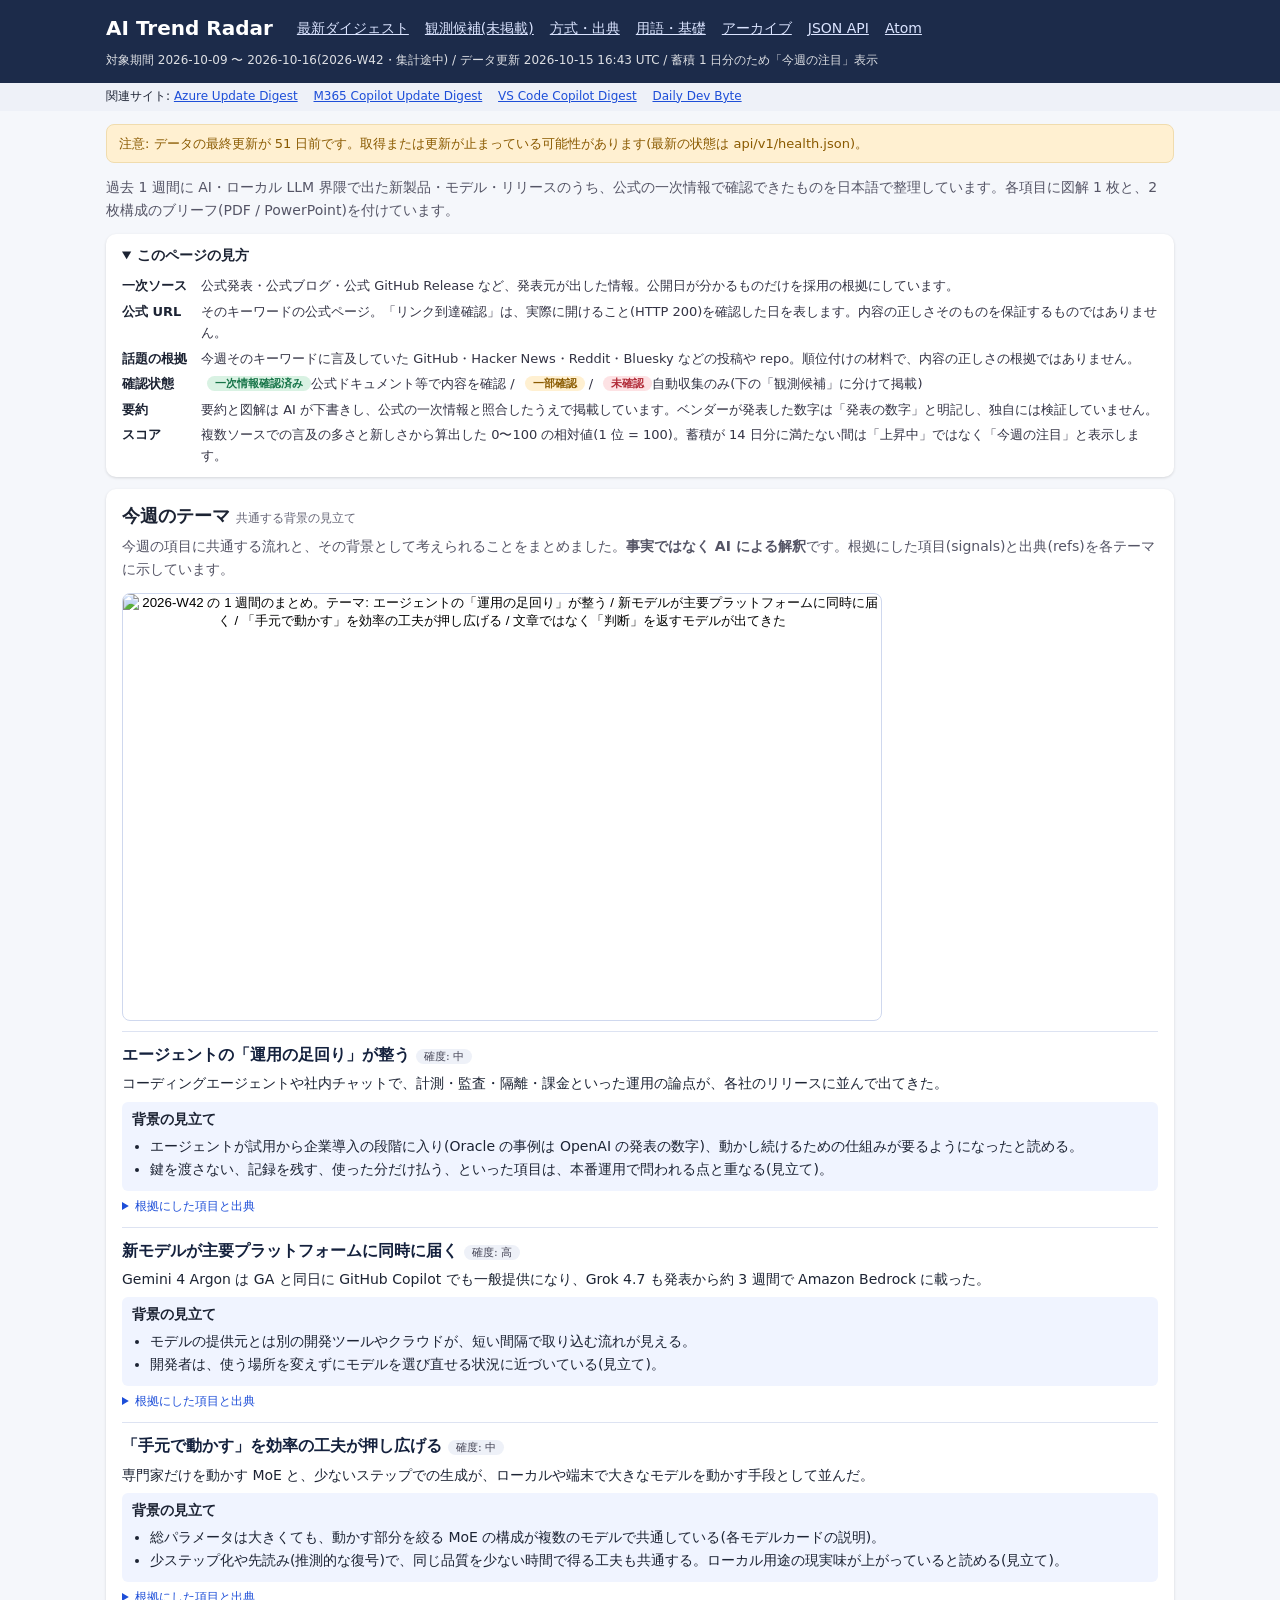
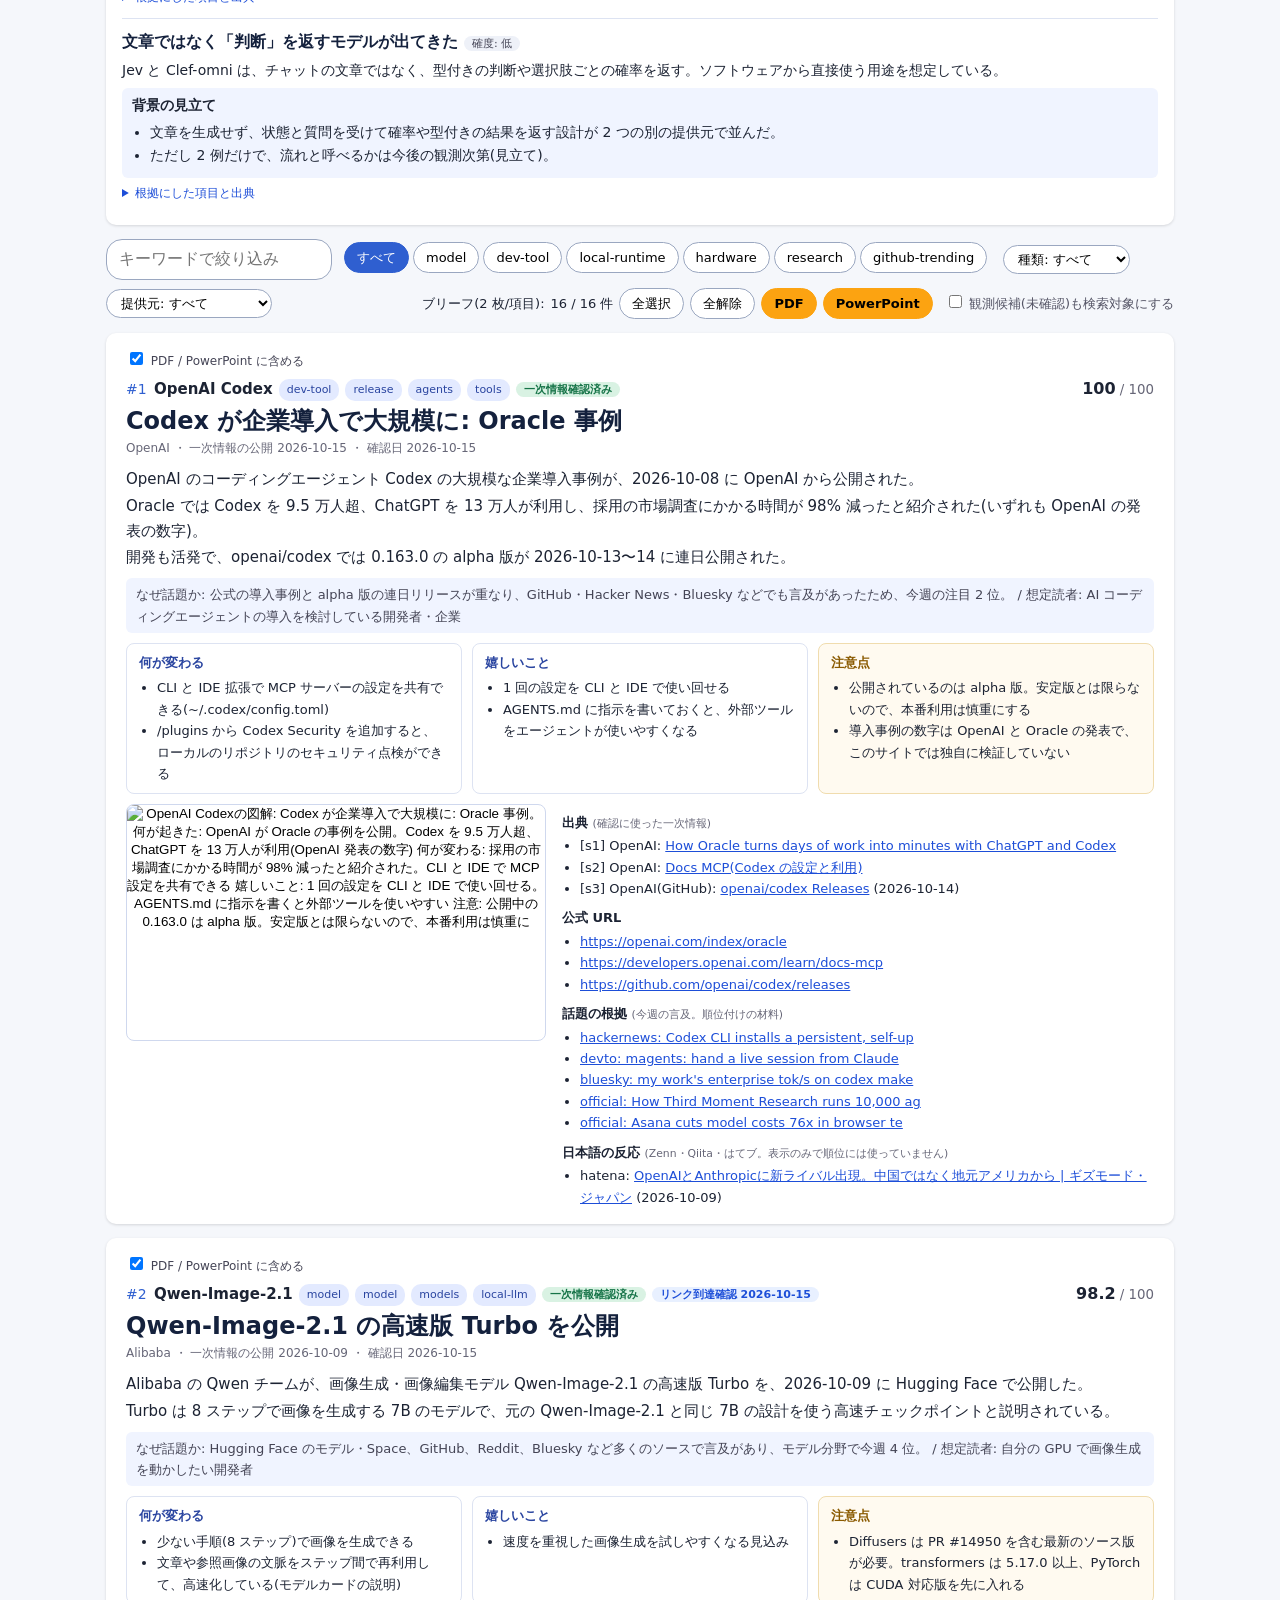
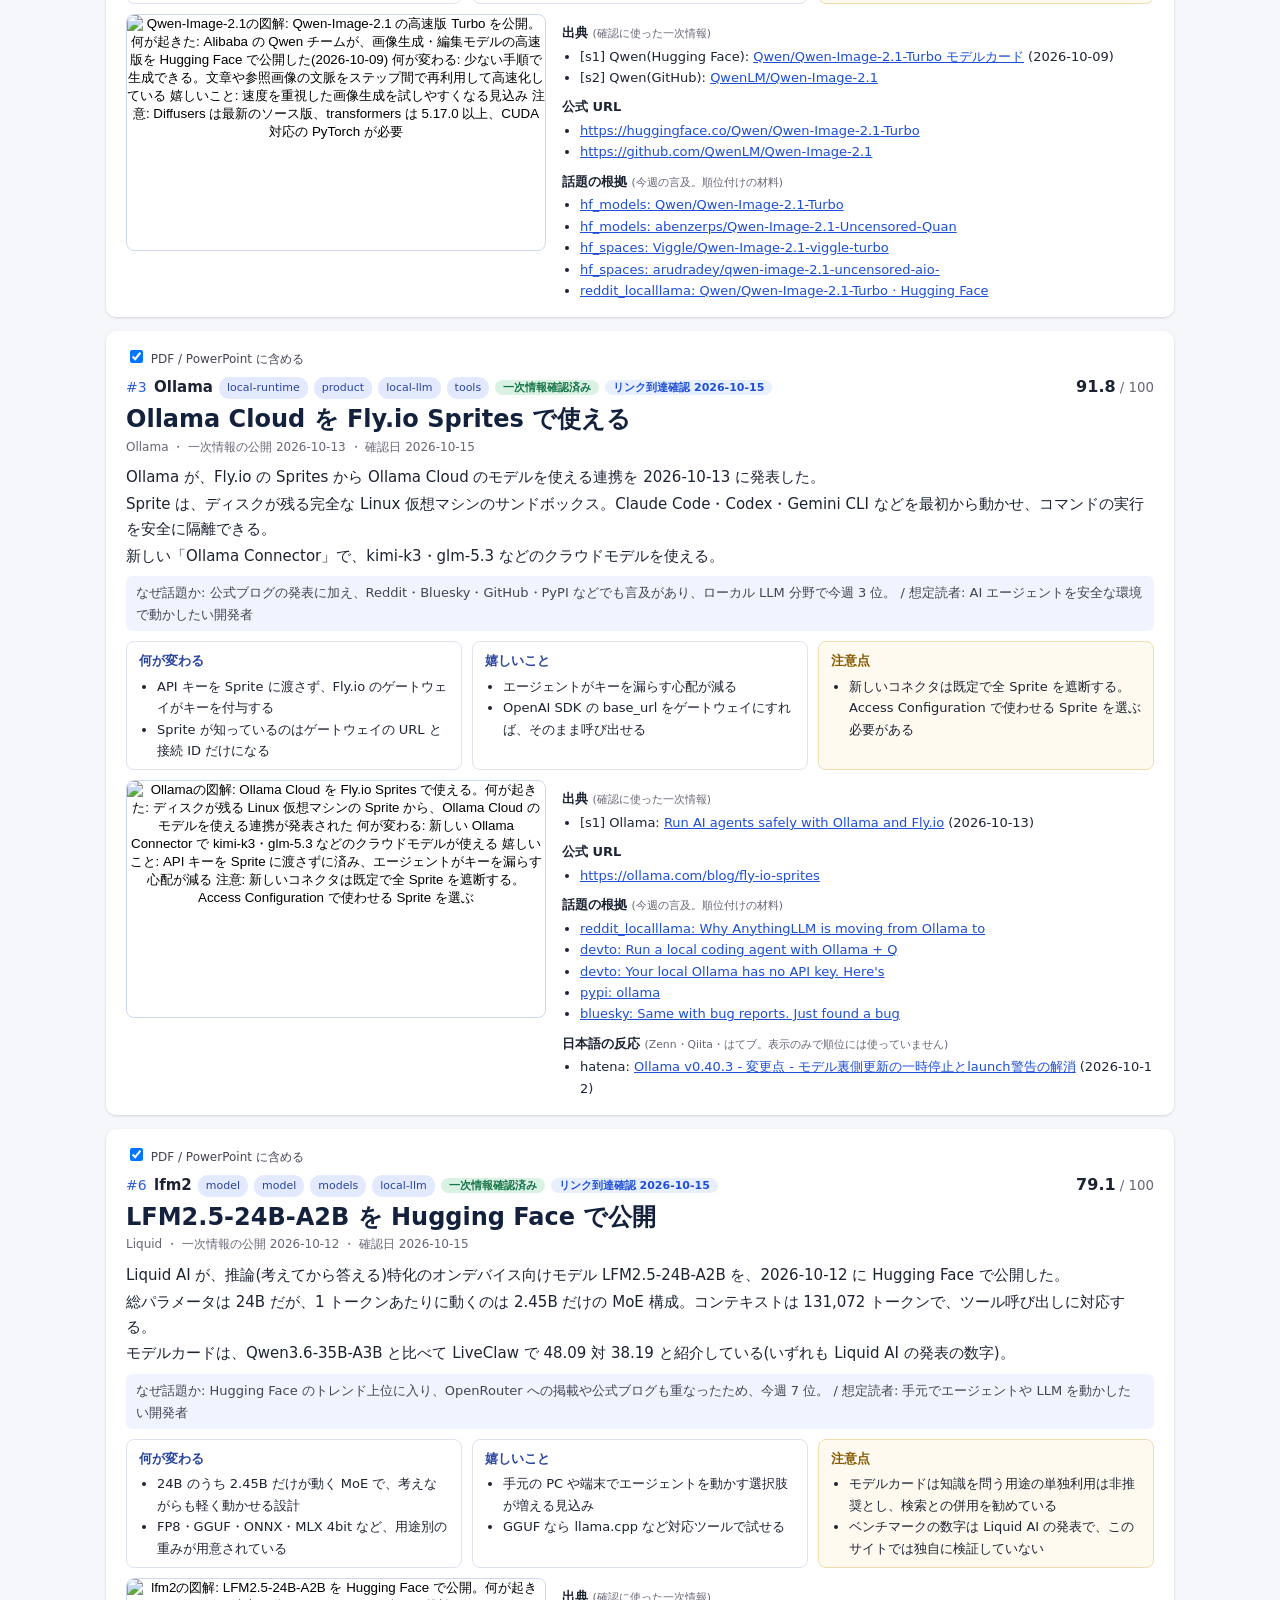
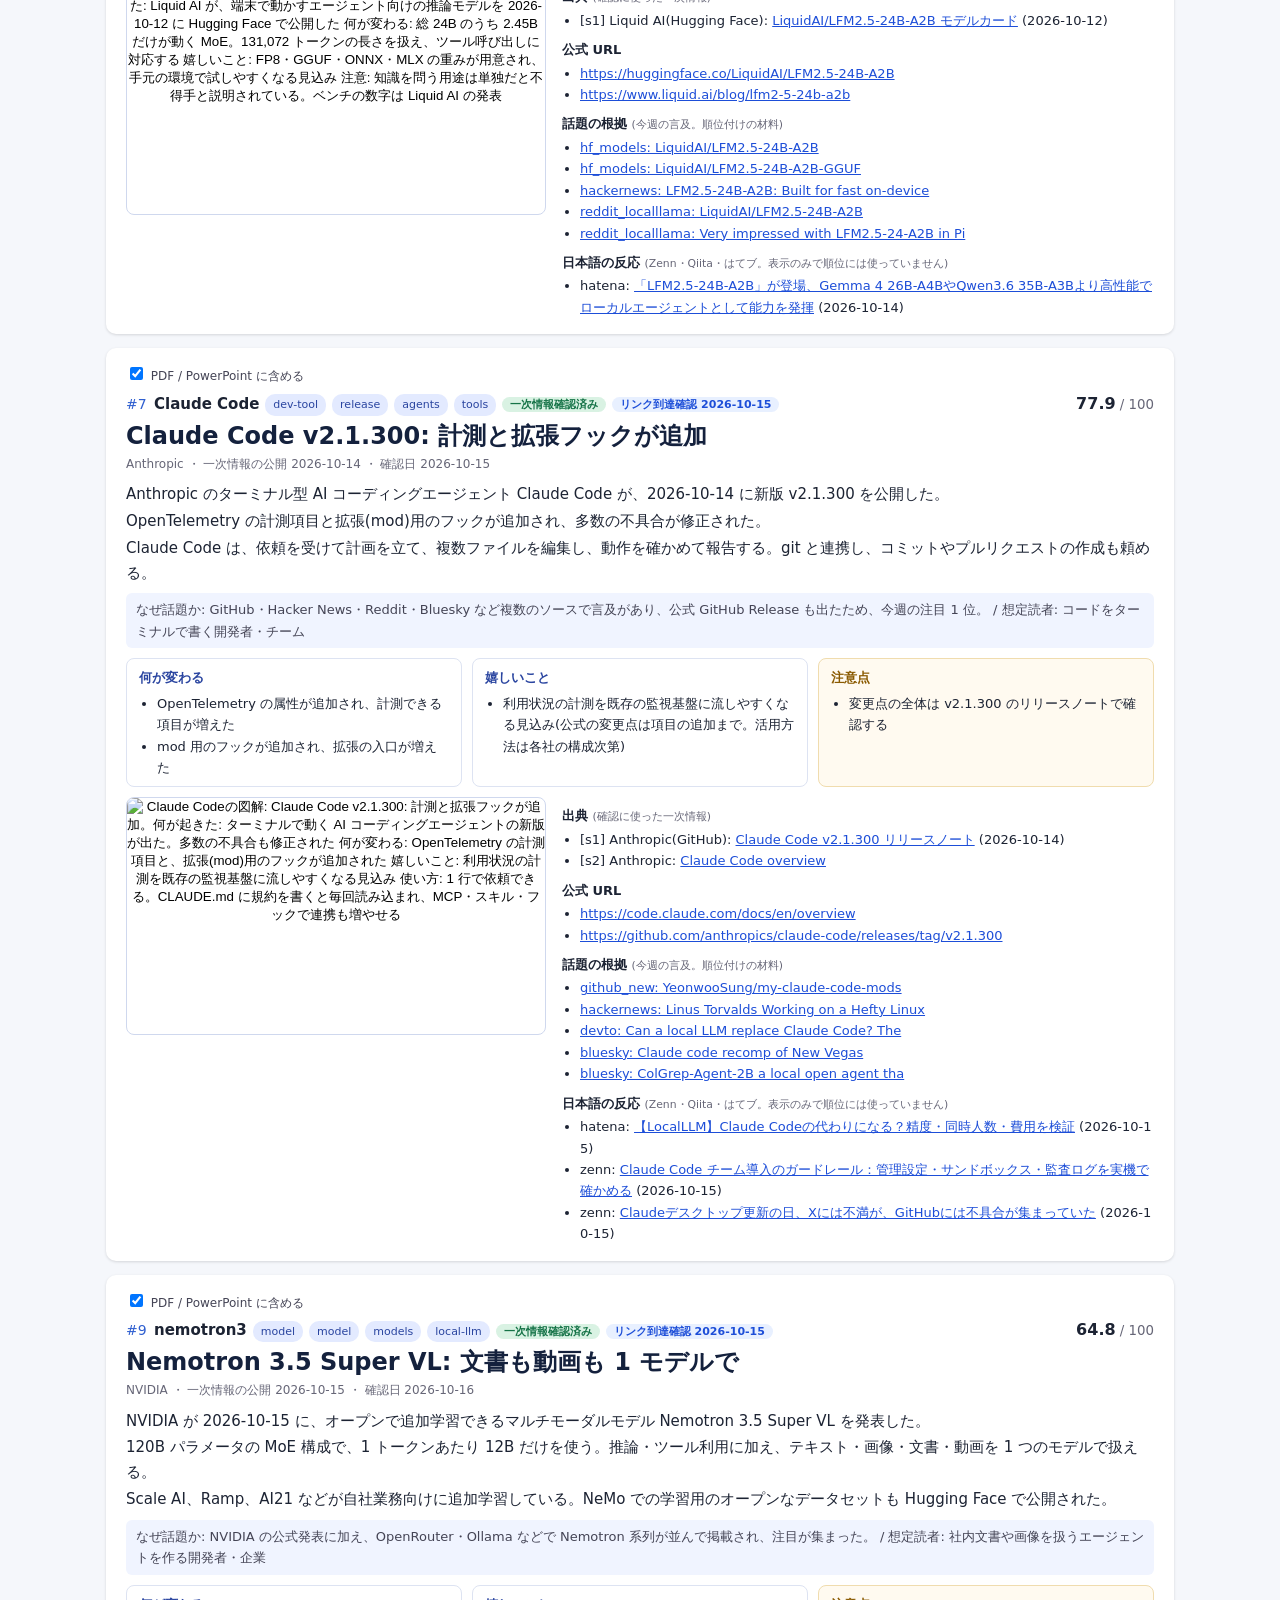
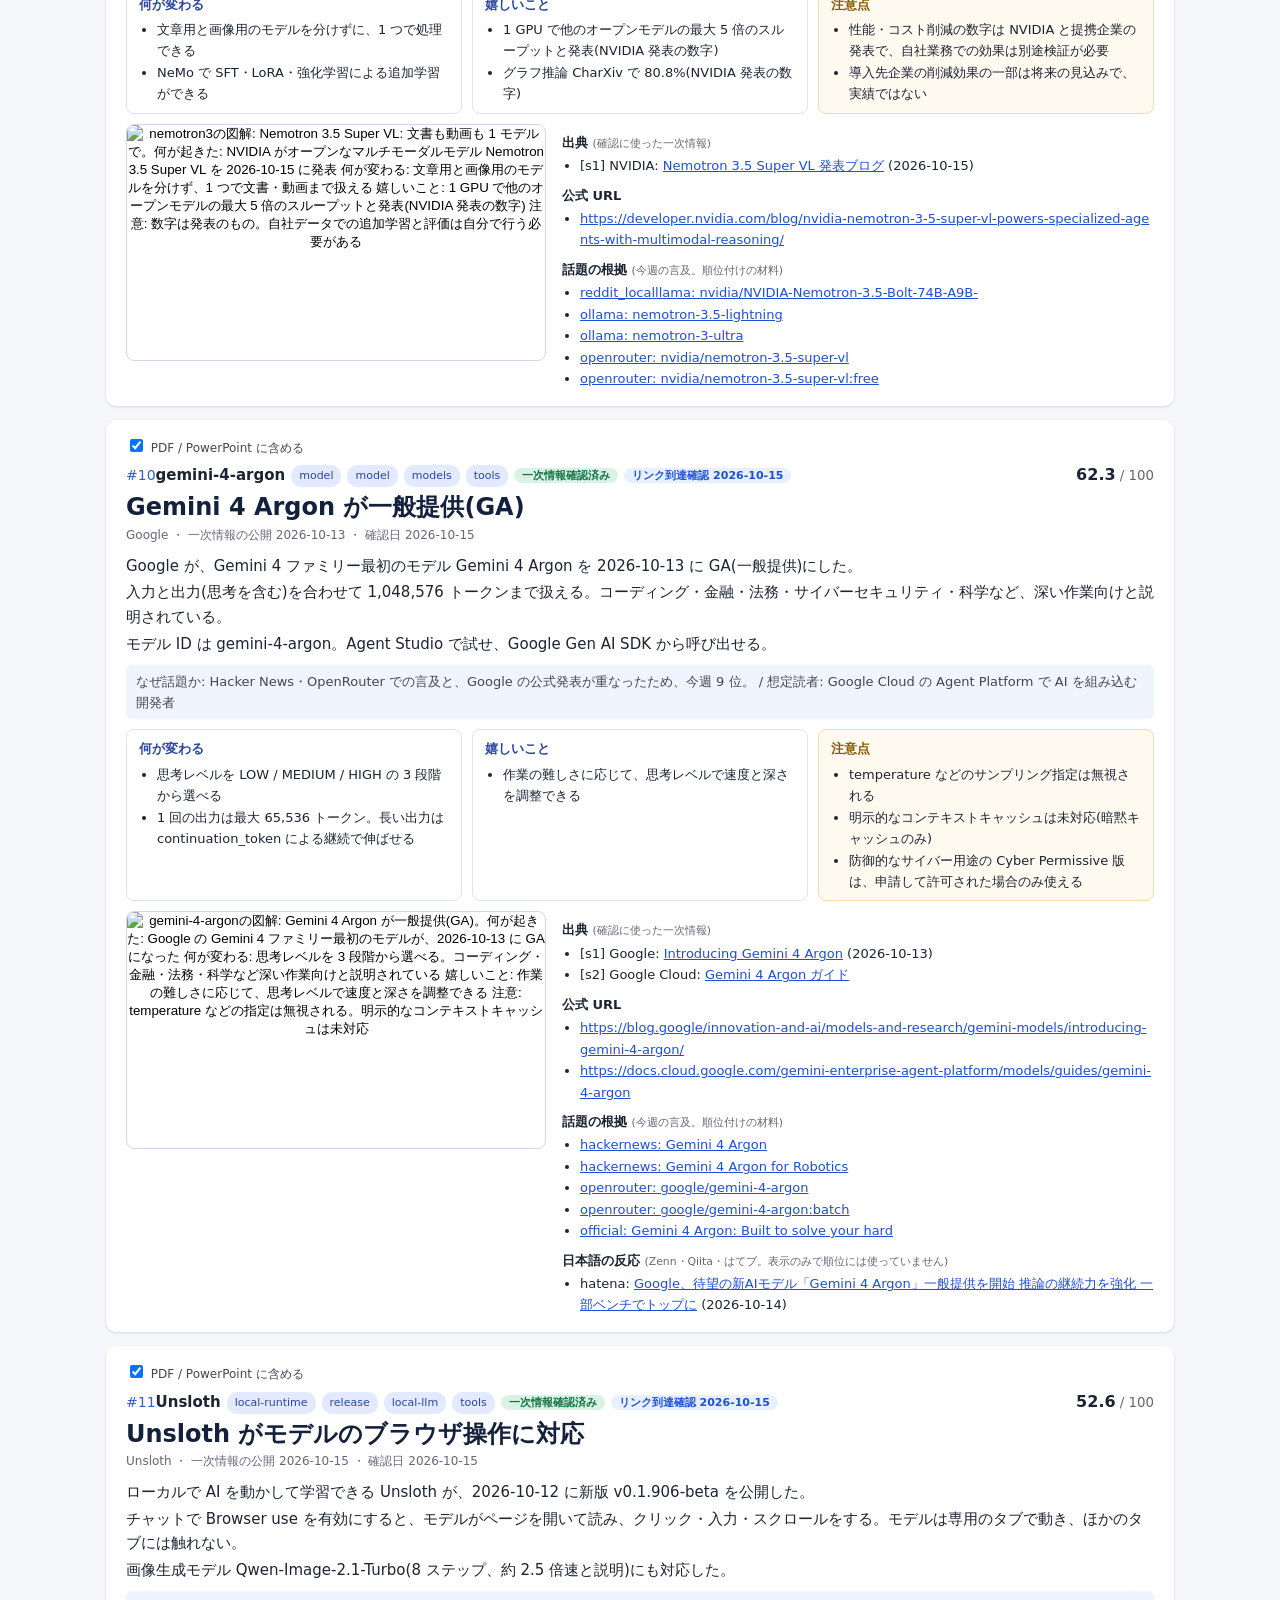
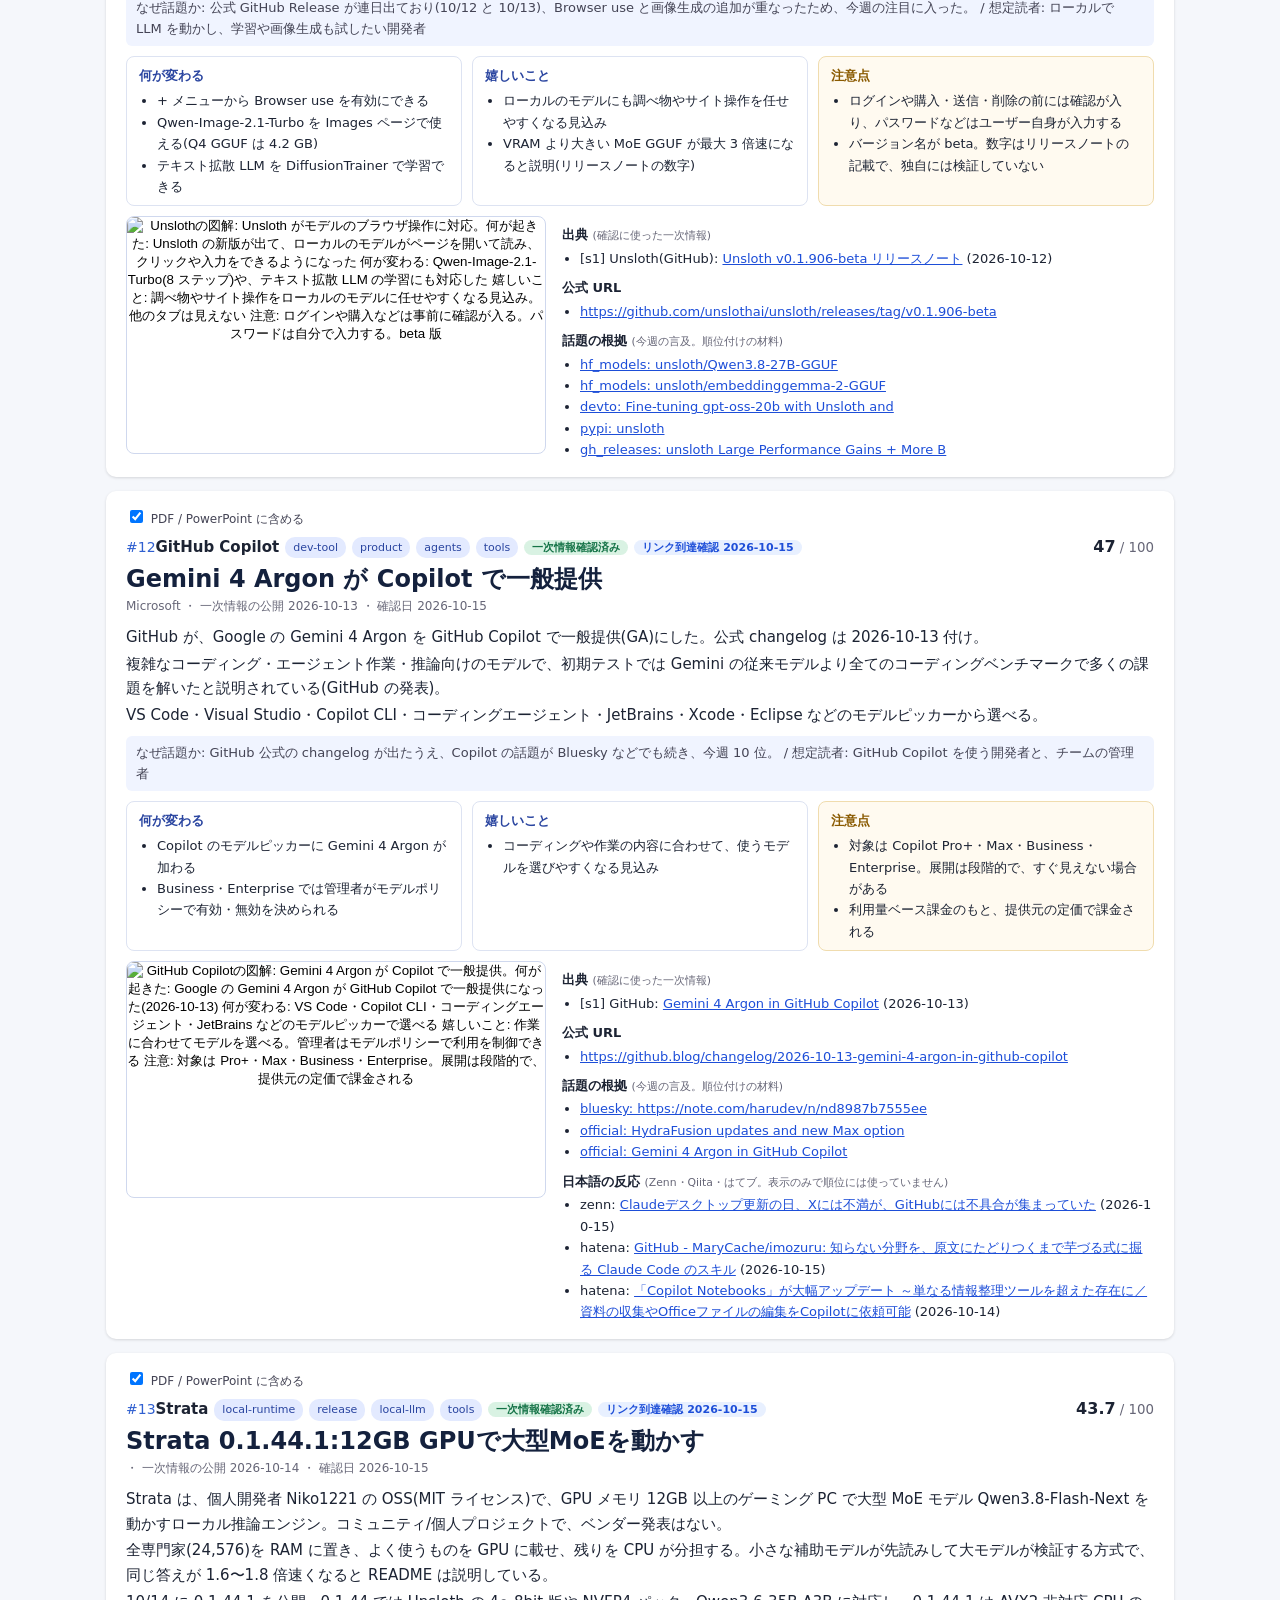
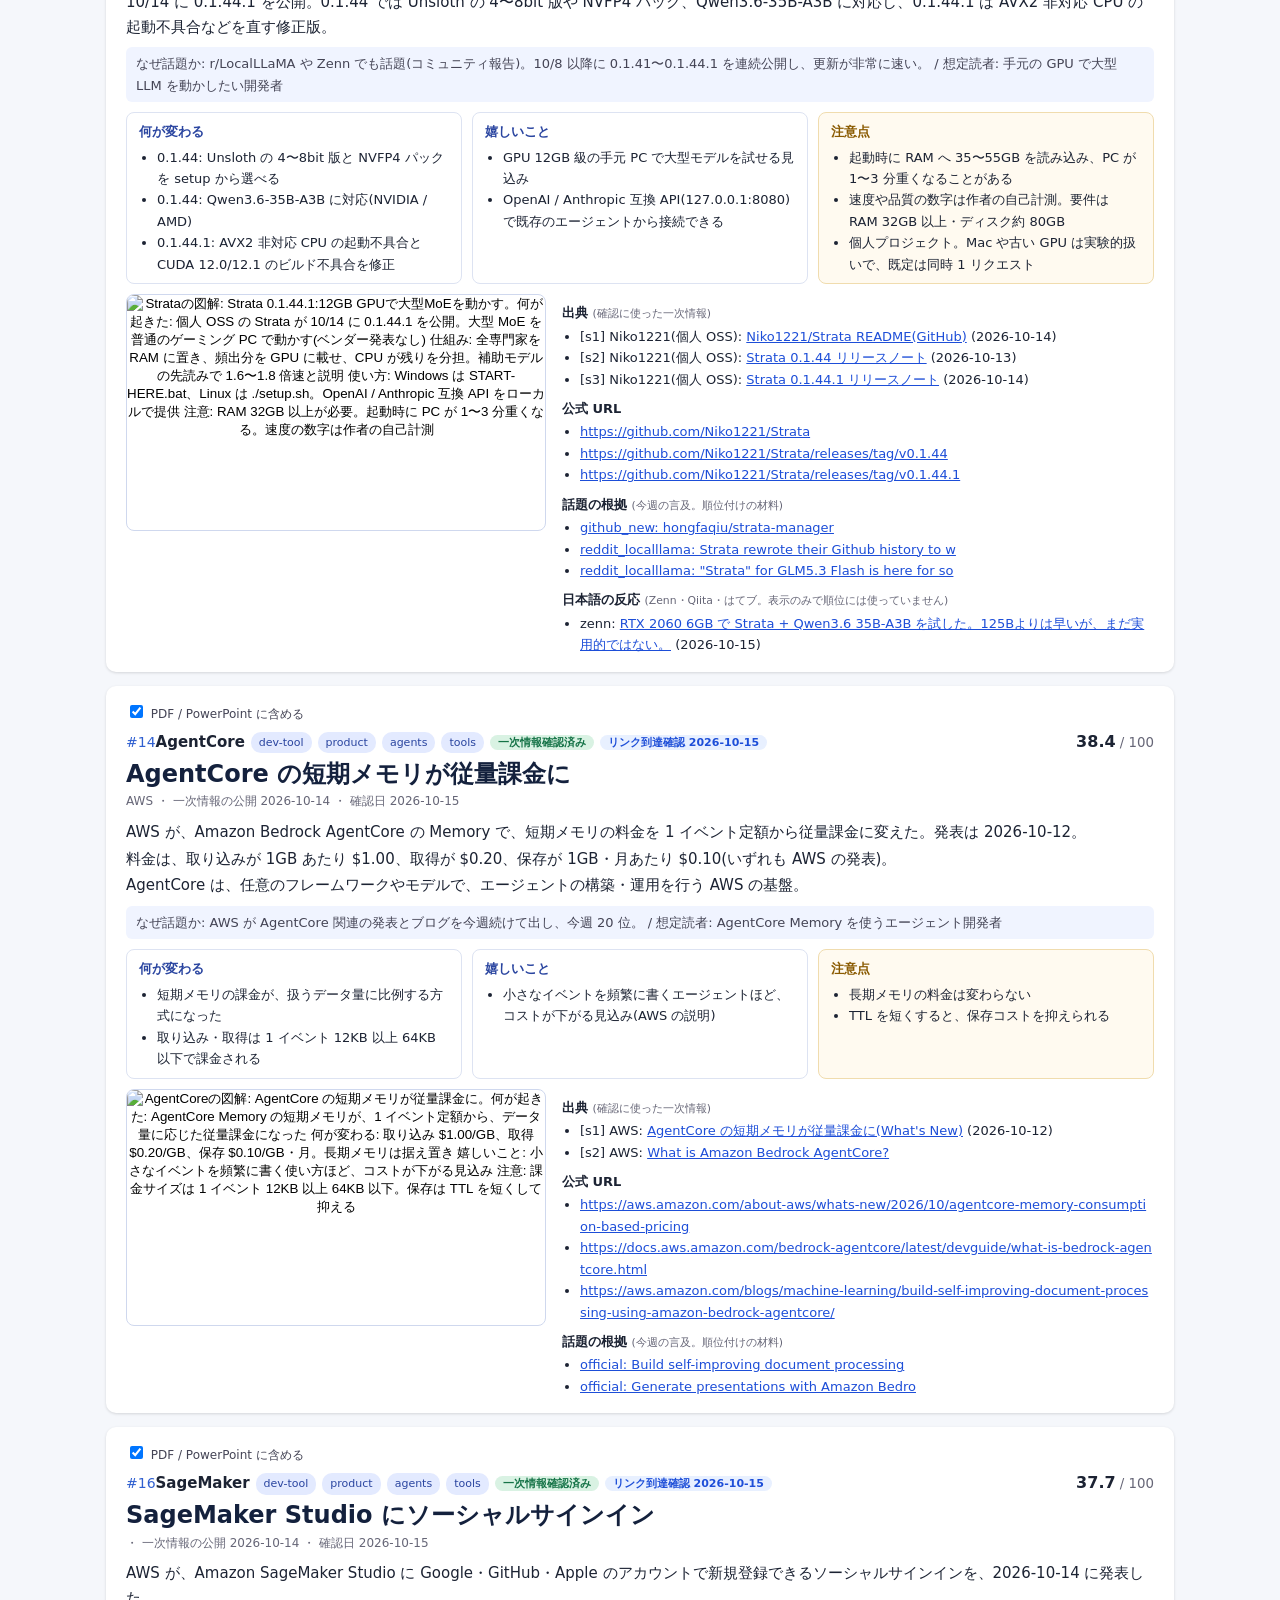
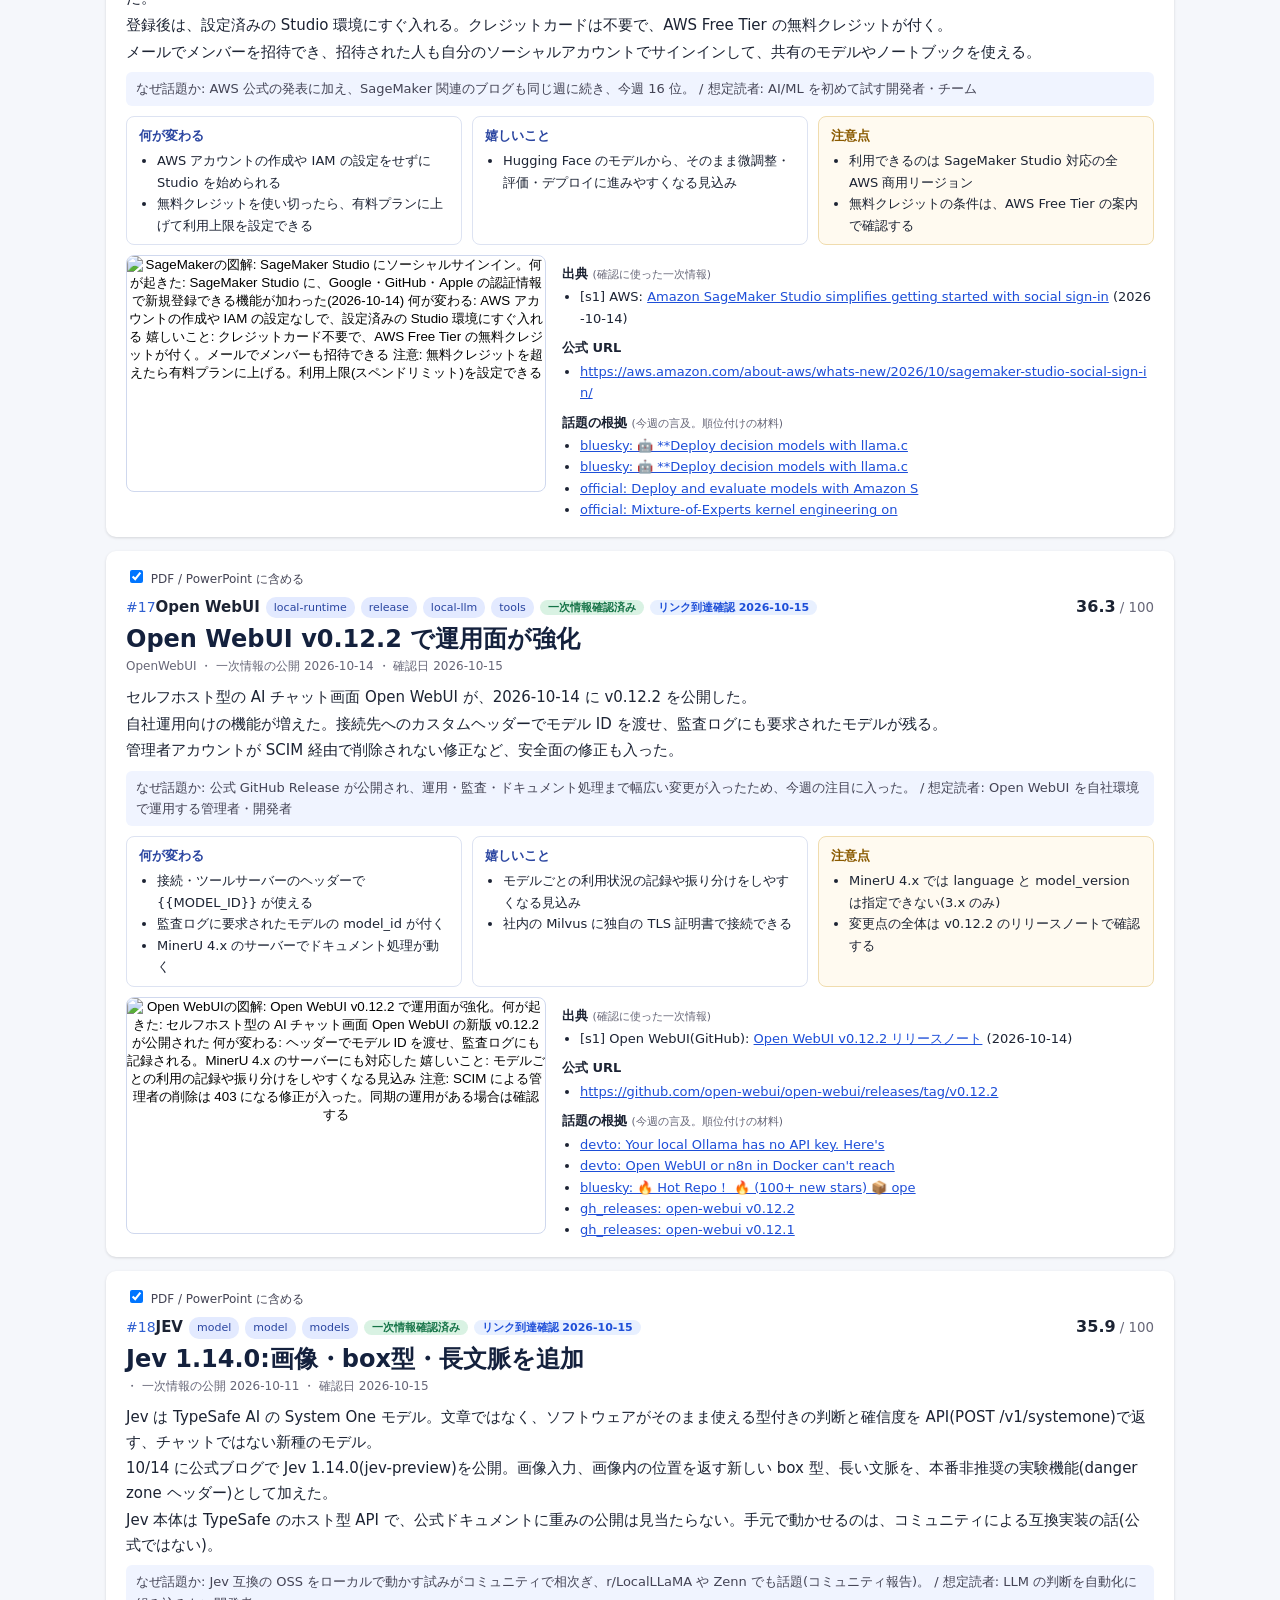
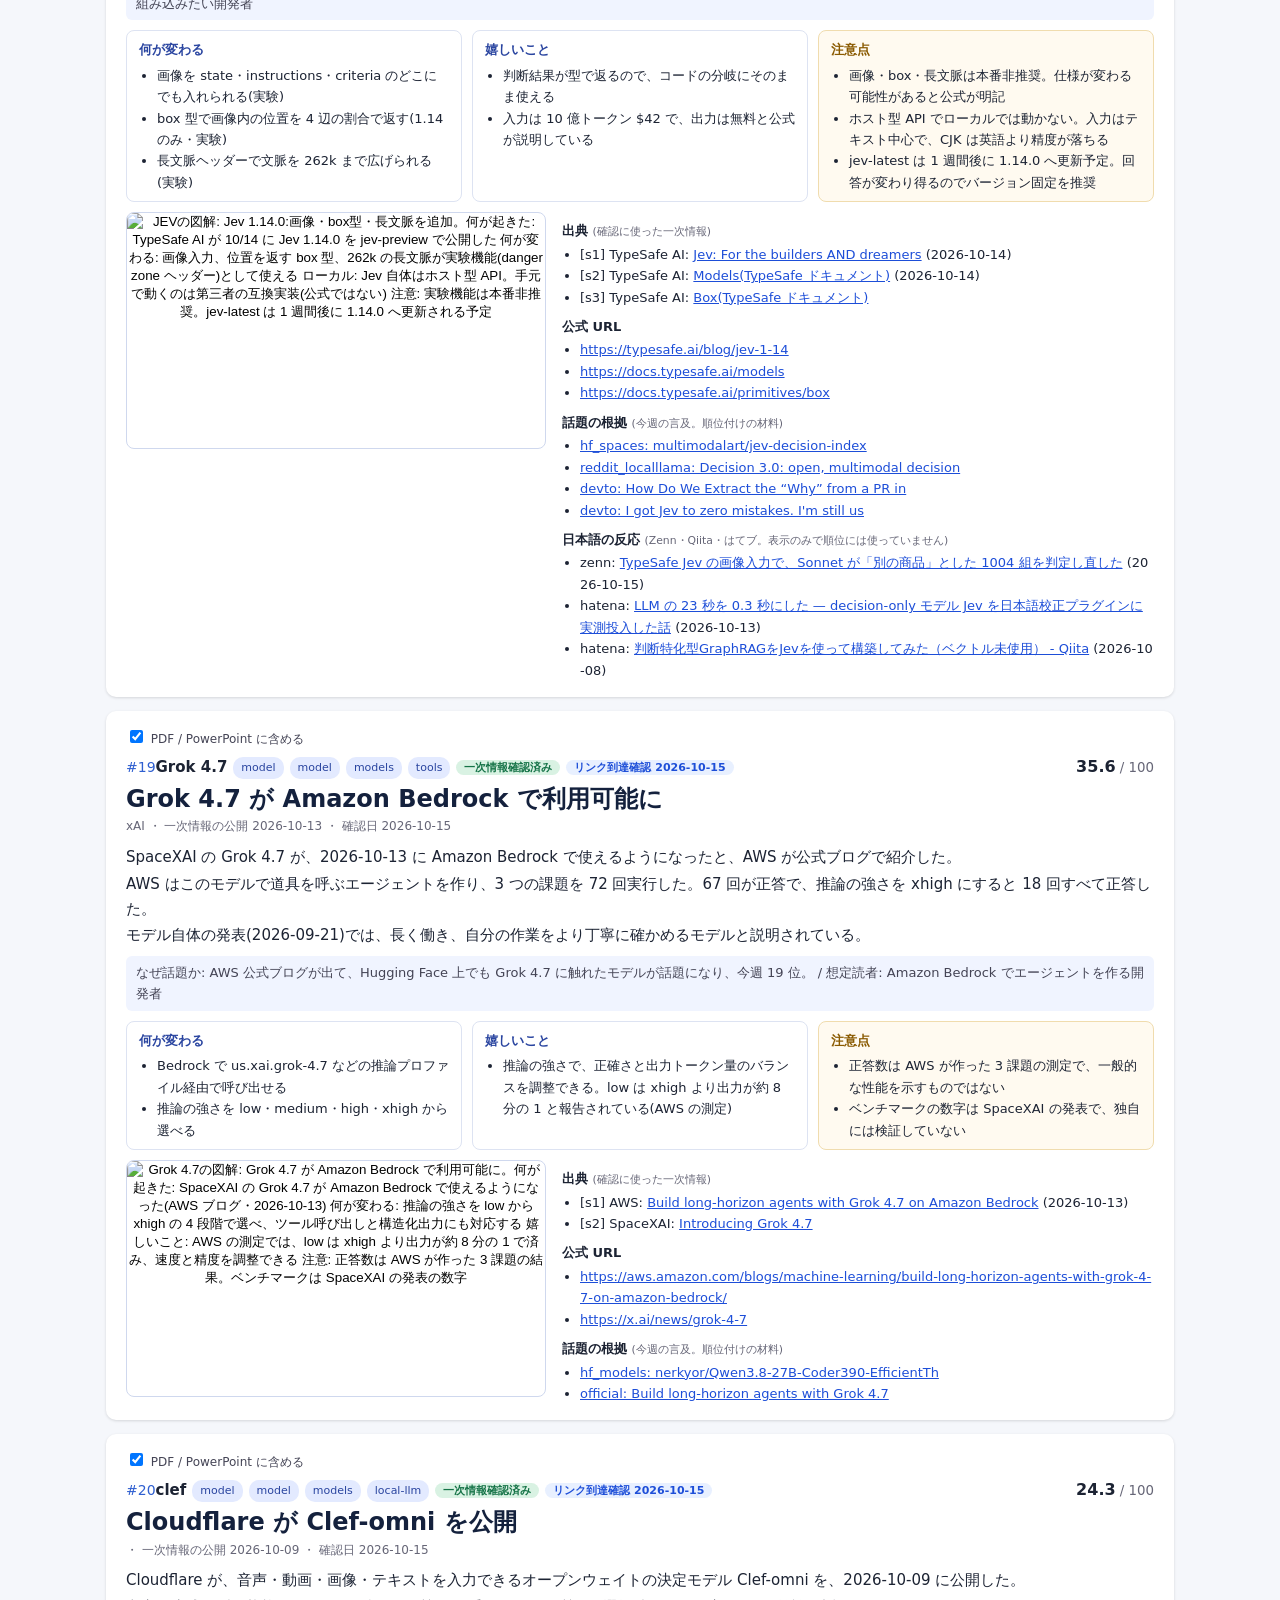
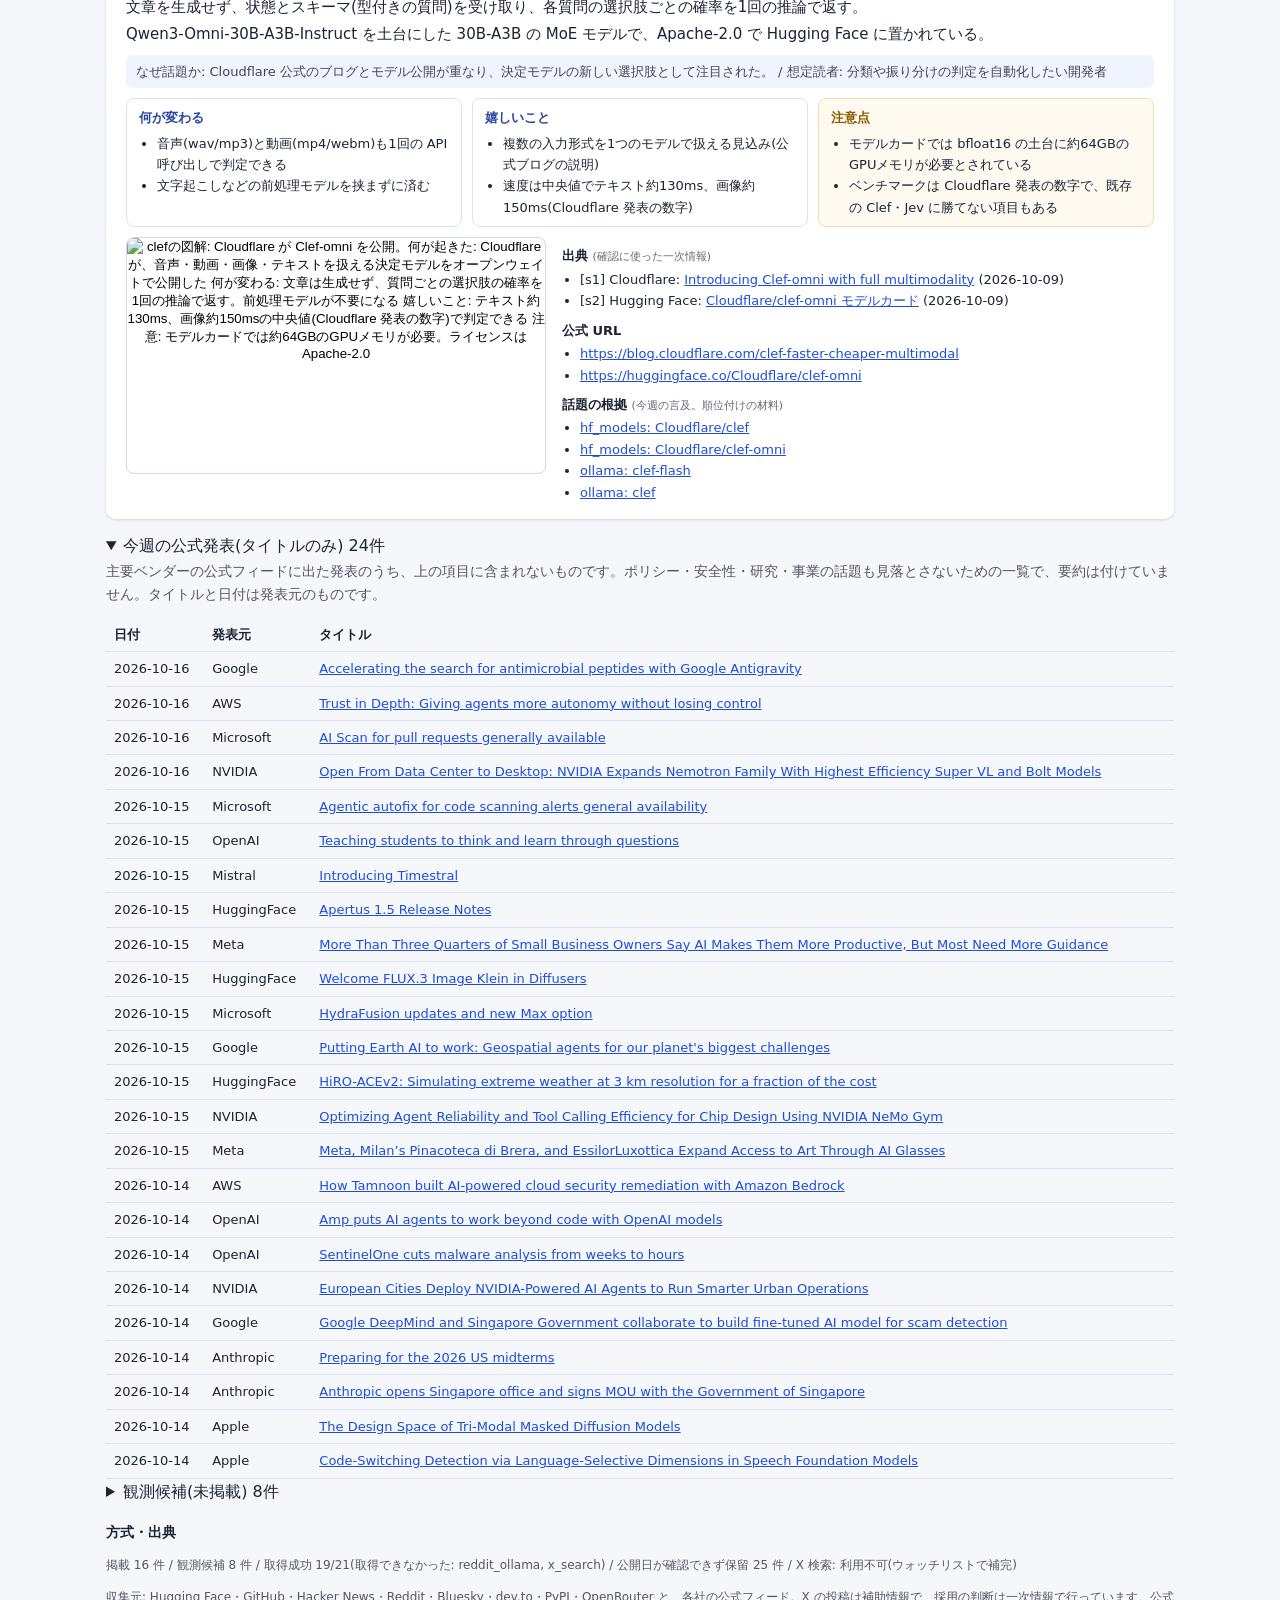
==== site/index.html @ 75e3b0d5 "Add beginner glossary page and API" ====
<!doctype html>
<html lang="ja">
<head>
<meta charset="utf-8">
<meta name="viewport" content="width=device-width, initial-scale=1">
<title>AI Trend Radar - 週次 AI トレンド・ダイジェスト</title>
<meta name="description" content="過去1週間の AI・ローカル LLM の新製品・モデル・リリースを、公式の一次情報で確認して日本語で整理した週次ダイジェスト。">
<link rel="stylesheet" href="style.css">
</head>
<body>
<header class="site-header"><div class="wrap">
  <a class="brand" href="#top">AI Trend Radar</a>
  <nav aria-label="メニュー"><a href="#latest">最新ダイジェスト</a><a href="#cands">観測候補(未掲載)</a><a href="#about">方式・出典</a><a href="glossary.html">用語・基礎</a><a href="archive.html">アーカイブ</a><a href="api/v1/index.json">JSON API</a><a href="feed.xml">Atom</a></nav>
  <div class="period" id="period"></div>
</div></header>
<div class="demo-nav" aria-label="関連サイト"><div class="wrap"><span>関連サイト:</span> <a href="https://aktsmm.github.io/azure-update-digest/">Azure Update Digest</a> <a href="https://aktsmm.github.io/m365-copilot-update-digest/">M365 Copilot Update Digest</a> <a href="https://aktsmm.github.io/vscode-copilot-digest/index.html">VS Code Copilot Digest</a> <a href="https://aktsmm.github.io/daily-dev-byte/">Daily Dev Byte</a></div></div>
<main class="wrap" id="top">
  <p class="lead">過去 1 週間に AI・ローカル LLM 界隈で出た新製品・モデル・リリースのうち、公式の一次情報で確認できたものを日本語で整理しています。各項目に図解 1 枚と、2 枚構成のブリーフ(PDF / PowerPoint)を付けています。</p>
  <details class="guide" open>
    <summary>このページの見方</summary>
    <dl>
      <dt>一次ソース</dt><dd>公式発表・公式ブログ・公式 GitHub Release など、発表元が出した情報。公開日が分かるものだけを採用の根拠にしています。</dd>
      <dt>公式 URL</dt><dd>そのキーワードの公式ページ。「リンク到達確認」は、実際に開けること(HTTP 200)を確認した日を表します。内容の正しさそのものを保証するものではありません。</dd>
      <dt>話題の根拠</dt><dd>今週そのキーワードに言及していた GitHub・Hacker News・Reddit・Bluesky などの投稿や repo。順位付けの材料で、内容の正しさの根拠ではありません。</dd>
      <dt>確認状態</dt><dd><span class="badge ok">一次情報確認済み</span>公式ドキュメント等で内容を確認 / <span class="badge part">一部確認</span> / <span class="badge no">未確認</span>自動収集のみ(下の「観測候補」に分けて掲載)</dd>
      <dt>要約</dt><dd>要約と図解は AI が下書きし、公式の一次情報と照合したうえで掲載しています。ベンダーが発表した数字は「発表の数字」と明記し、独自には検証していません。</dd>
      <dt>スコア</dt><dd>複数ソースでの言及の多さと新しさから算出した 0〜100 の相対値(1 位 = 100)。蓄積が 14 日分に満たない間は「上昇中」ではなく「今週の注目」と表示します。</dd>
    </dl>
  </details>
  <section id="themes" class="themes" aria-labelledby="themes-h" hidden><h2 id="themes-h">今週のテーマ <small>共通する背景の見立て</small></h2><p class="lead">今週の項目に共通する流れと、その背景として考えられることをまとめました。<strong>事実ではなく AI による解釈</strong>です。根拠にした項目(signals)と出典(refs)を各テーマに示しています。</p><div id="themelist"></div></section>
  <div class="controls">
    <input type="search" id="q" placeholder="キーワードで絞り込み" aria-label="キーワードで絞り込み">
    <div class="chips" id="filters" role="group" aria-label="カテゴリ"></div>
    <select id="kindSel" aria-label="種類で絞り込み"><option value="">種類: すべて</option></select>
    <select id="vendorSel" aria-label="提供元で絞り込み"><option value="">提供元: すべて</option></select>
    <span class="dlgroup" role="group" aria-label="ブリーフのダウンロード">ブリーフ(2 枚/項目): <span id="selcount">0 件</span>
      <button type="button" id="selall">全選択</button><button type="button" id="selnone">全解除</button>
      <button type="button" id="dlpdf" class="primary">PDF</button><button type="button" id="dlpptx" class="primary">PowerPoint</button></span>
    <label class="tgl"><input type="checkbox" id="cand"> 観測候補(未確認)も検索対象にする</label>
  </div>
  <div id="latest" aria-live="polite"></div>
  <details class="cands" id="hl" open><summary id="hlsum">今週の公式発表(タイトルのみ)</summary><p class="lead">主要ベンダーの公式フィードに出た発表のうち、上の項目に含まれないものです。ポリシー・安全性・研究・事業の話題も見落とさないための一覧で、要約は付けていません。タイトルと日付は発表元のものです。</p><div id="hllist"></div></details>
  <details class="cands" id="cands"><summary id="candsum">観測候補(未掲載)</summary><p class="lead" id="candlead"></p><div id="candlist"></div></details>
  <footer class="site-footer" id="about">
    <h2>方式・出典</h2>
    <p id="meta"></p>
    <p>収集元: Hugging Face・GitHub・Hacker News・Reddit・Bluesky・dev.to・PyPI・OpenRouter と、各社の公式フィード。X の投稿は補助情報で、採用の判断は一次情報で行っています。公式サイトを取得できなかった発表元(例: Google DeepMind・Meta AI の一部)は、その旨を取得状態に表示します。</p>
    <p>データは静的 JSON として <a href="api/v1/index.json">api/v1/index.json</a> から取得できます(認証不要・読み取り専用。仕様は docs/api.md)。</p>
    <p>ライセンス: コードは MIT。掲載内容は各社・各作者の公開情報の要約で、商標・製品名は各権利者に帰属します(<a href="https://github.com/aktsmm/ai-trend-radar/blob/master/NOTICE">NOTICE</a>)。</p>
    <p>要約・図解・ブリーフは AI が下書きしたものを、決定的な検査(スキーマ・公式 URL の許可リスト・日付の整合・変更件数の上限)と一次情報の照合に通したものです。誤りに気づいた場合は GitHub の Issue でお知らせください。</p>
  </footer>
</main>
<dialog id="dlg" aria-label="図解の拡大表示"><button id="dlgclose" type="button">閉じる (Esc)</button><img id="dlgimg" alt=""></dialog>
<script src="data.js"></script>
<script src="download.js"></script>
<script src="app.js"></script>
</body>
</html>
---- site/style.css ----
:root{--navy:#1c2b4a;--blue:#2f5fd0;--ink:#1c2333;--muted:#556;--line:#dde3f2}
  *{box-sizing:border-box}
  body{font-family:system-ui,"Yu Gothic UI","Noto Sans JP",sans-serif;margin:0;background:#f5f7fb;color:var(--ink);line-height:1.65}
  a{color:#1d4ed8} a:focus-visible,button:focus-visible,input:focus-visible,summary:focus-visible{outline:3px solid #fca311;outline-offset:2px}
  .site-header{background:var(--navy);color:#fff}
  .wrap{max-width:1100px;margin:0 auto;padding:0 16px}
  .site-header .wrap{display:flex;flex-wrap:wrap;gap:6px 24px;align-items:center;padding-top:12px;padding-bottom:12px}
  .brand{font-weight:800;font-size:20px;color:#fff;text-decoration:none}
  nav a{color:#dbe4ff;margin-right:16px;font-size:14px}
  .period{width:100%;font-size:12px;opacity:.85}
  main{padding-top:16px;padding-bottom:32px}
  .lead{font-size:14px;color:var(--muted);margin:0 0 12px}
  .controls{display:flex;flex-wrap:wrap;gap:8px 12px;align-items:center;margin-bottom:12px}
  .controls input[type=search]{padding:6px 12px;border:1px solid #9aa7c0;border-radius:16px;min-width:220px;font:inherit}
  .chips button{border:1px solid #9aa7c0;background:#fff;border-radius:16px;padding:4px 12px;margin:0 4px 4px 0;cursor:pointer;font:inherit;font-size:13px}
  .chips button[aria-pressed=true]{background:var(--blue);color:#fff;border-color:var(--blue)}
  label.tgl{font-size:13px;color:var(--muted)}
  details.guide{background:#fff;border-radius:10px;padding:10px 16px;margin:0 0 12px;box-shadow:0 1px 3px #0002;font-size:13px}
  details.guide summary{cursor:pointer;font-weight:700;font-size:14px}
  details.guide dl{margin:8px 0 0;display:grid;grid-template-columns:auto 1fr;gap:4px 14px}
  details.guide dt{font-weight:700;white-space:nowrap} details.guide dd{margin:0;color:#334}
  .card{background:#fff;border-radius:10px;padding:16px 20px;margin:14px 0;box-shadow:0 1px 3px #0002}
  .kicker{font-size:14px;line-height:1.8;padding-right:90px} .kicker strong{font-size:15px}
  .card h2{margin:2px 0 0;font-size:24px;line-height:1.35;font-weight:800;color:#14213d}
  .rank{display:inline-block;min-width:28px;color:var(--blue)}
  .tag{display:inline-block;font-size:11px;padding:1px 8px;border-radius:10px;background:#e3eaff;color:#2a45a0;margin-left:6px;vertical-align:middle;font-weight:400}
  .score{float:right;font-weight:600} .score small{font-weight:400;color:#667}
  .badge{font-size:11px;padding:1px 8px;border-radius:10px;margin-left:6px;font-weight:600;vertical-align:middle;white-space:nowrap}
  .badge.ok{background:#d9f2e3;color:#157347} .badge.part{background:#fff0d1;color:#8a5a00} .badge.no{background:#fde2e4;color:#b02a37} .badge.link{background:#e8f0ff;color:#1d4ed8}
  .sub{font-size:12px;color:#667;margin:2px 0 8px}
  .summary p{margin:2px 0;font-size:15px}
  .why{font-size:13px;color:#445;background:#f0f4ff;border-radius:6px;padding:6px 10px;margin:8px 0}
  .cols{display:grid;grid-template-columns:repeat(auto-fit,minmax(240px,1fr));gap:10px;margin:10px 0}
  .box{border:1px solid var(--line);border-radius:8px;padding:8px 12px;font-size:13px}
  .box h3{margin:0 0 4px;font-size:13px;color:#2a45a0} .box ul{margin:0;padding-left:18px}
  .box.warn{background:#fffaf0;border-color:#f0dcae} .box.warn h3{color:#8a5a00}
  .row{display:flex;gap:16px;flex-wrap:wrap;align-items:flex-start}
  .info{flex:none;width:min(100%,420px);border:1px solid #cfd8ee;border-radius:8px;padding:0;background:none;cursor:zoom-in;display:block}
  .info img{display:block;width:100%;height:auto;border-radius:8px}
  .side{flex:1;min-width:260px;font-size:13px}
  .side h3{margin:8px 0 2px;font-size:13px} .side h3 small{font-weight:400;color:#667}
  .side ul{margin:0;padding-left:18px} .side li{word-break:break-all}
  .dl{display:flex;flex-wrap:wrap;gap:8px;margin:6px 0}
  .dl a{display:inline-block;padding:4px 12px;border:1px solid var(--blue);border-radius:16px;text-decoration:none;font-size:13px;font-weight:600;background:#fff}
  .dl a:hover{background:#eef3ff}
  .auto{font-size:13px;color:var(--muted);border-left:3px solid #c9d2e8;padding-left:10px;margin:8px 0}
  table.cand{width:100%;border-collapse:collapse;font-size:13px} table.cand th,table.cand td{border-bottom:1px solid var(--line);padding:6px 8px;text-align:left;vertical-align:top}
  section.cands{background:#fff;border-radius:10px;padding:12px 16px;margin:14px 0;box-shadow:0 1px 3px #0002}
  section.cands h2{margin:0 0 4px;font-size:16px}
  .empty{padding:24px;text-align:center;color:var(--muted)}
  .stale{background:#fff0d1;border:1px solid #f0dcae;border-radius:8px;padding:8px 12px;color:#8a5a00;font-size:13px}
.themes{background:#fff;border-radius:10px;padding:12px 16px;margin:0 0 14px;box-shadow:0 1px 3px #0002}
.themes h2{margin:0 0 4px;font-size:18px} .themes h2 small{font-weight:400;color:#667;font-size:12px}
.theme{border-top:1px solid var(--line);padding:10px 0;font-size:14px} .theme h3{margin:0 0 4px;font-size:16px;color:#14213d}
.theme .conf{font-size:11px;padding:1px 8px;border-radius:10px;background:#eef1f8;color:#445;margin-left:6px;font-weight:400}
.theme ul{margin:4px 0;padding-left:18px} .theme .bg{background:#f0f4ff;border-radius:6px;padding:6px 10px;margin:6px 0}
.info.wide{width:100%;max-width:760px;margin:6px 0 10px}
.theme details.ev summary{cursor:pointer;font-size:12px;color:#1d4ed8} .theme .chips .src{font-size:12px;color:#556;margin-left:6px}
.theme .chips a{display:inline-block;margin:2px 6px 2px 0;font-size:12px}
.demo-nav{background:#eef1f8;font-size:12px;padding:4px 0} .demo-nav a{margin-right:12px}
footer.site-footer{font-size:12px;color:var(--muted);padding-bottom:32px} footer h2{font-size:14px;margin:16px 0 4px;color:var(--ink)}
  dialog{border:0;border-radius:10px;padding:0;max-width:96vw;background:#000}
  dialog::backdrop{background:#000b}
  dialog img{display:block;max-width:96vw;max-height:88vh}
  dialog button{position:absolute;top:6px;right:6px;border:0;border-radius:14px;padding:4px 14px;font:inherit;cursor:pointer;background:#fff}
  @media (max-width:640px){.score{float:none;display:block}.card{padding:12px}details.guide dl{grid-template-columns:1fr}.controls input[type=search]{width:100%}}

.card .sel{display:block;font-size:12px;color:#445;margin:0 0 4px} .card .sel input{margin-right:4px}
.controls select{padding:5px 10px;border:1px solid #9aa7c0;border-radius:16px;background:#fff;font:inherit;font-size:13px}
.dlgroup button.primary{background:#fca311;border-color:#fca311;font-weight:700} .dlbar button:disabled{opacity:.45;cursor:not-allowed}

.dlgroup{display:inline-flex;flex-wrap:wrap;gap:6px;align-items:center;font-size:13px;margin-left:auto}
.dlgroup button{border:1px solid #9aa7c0;background:#fff;border-radius:16px;padding:4px 12px;cursor:pointer;font:inherit;font-size:13px}
.dlgroup button.primary{background:#fca311;border-color:#fca311;font-weight:700} .dlgroup button:disabled{opacity:.45;cursor:not-allowed}
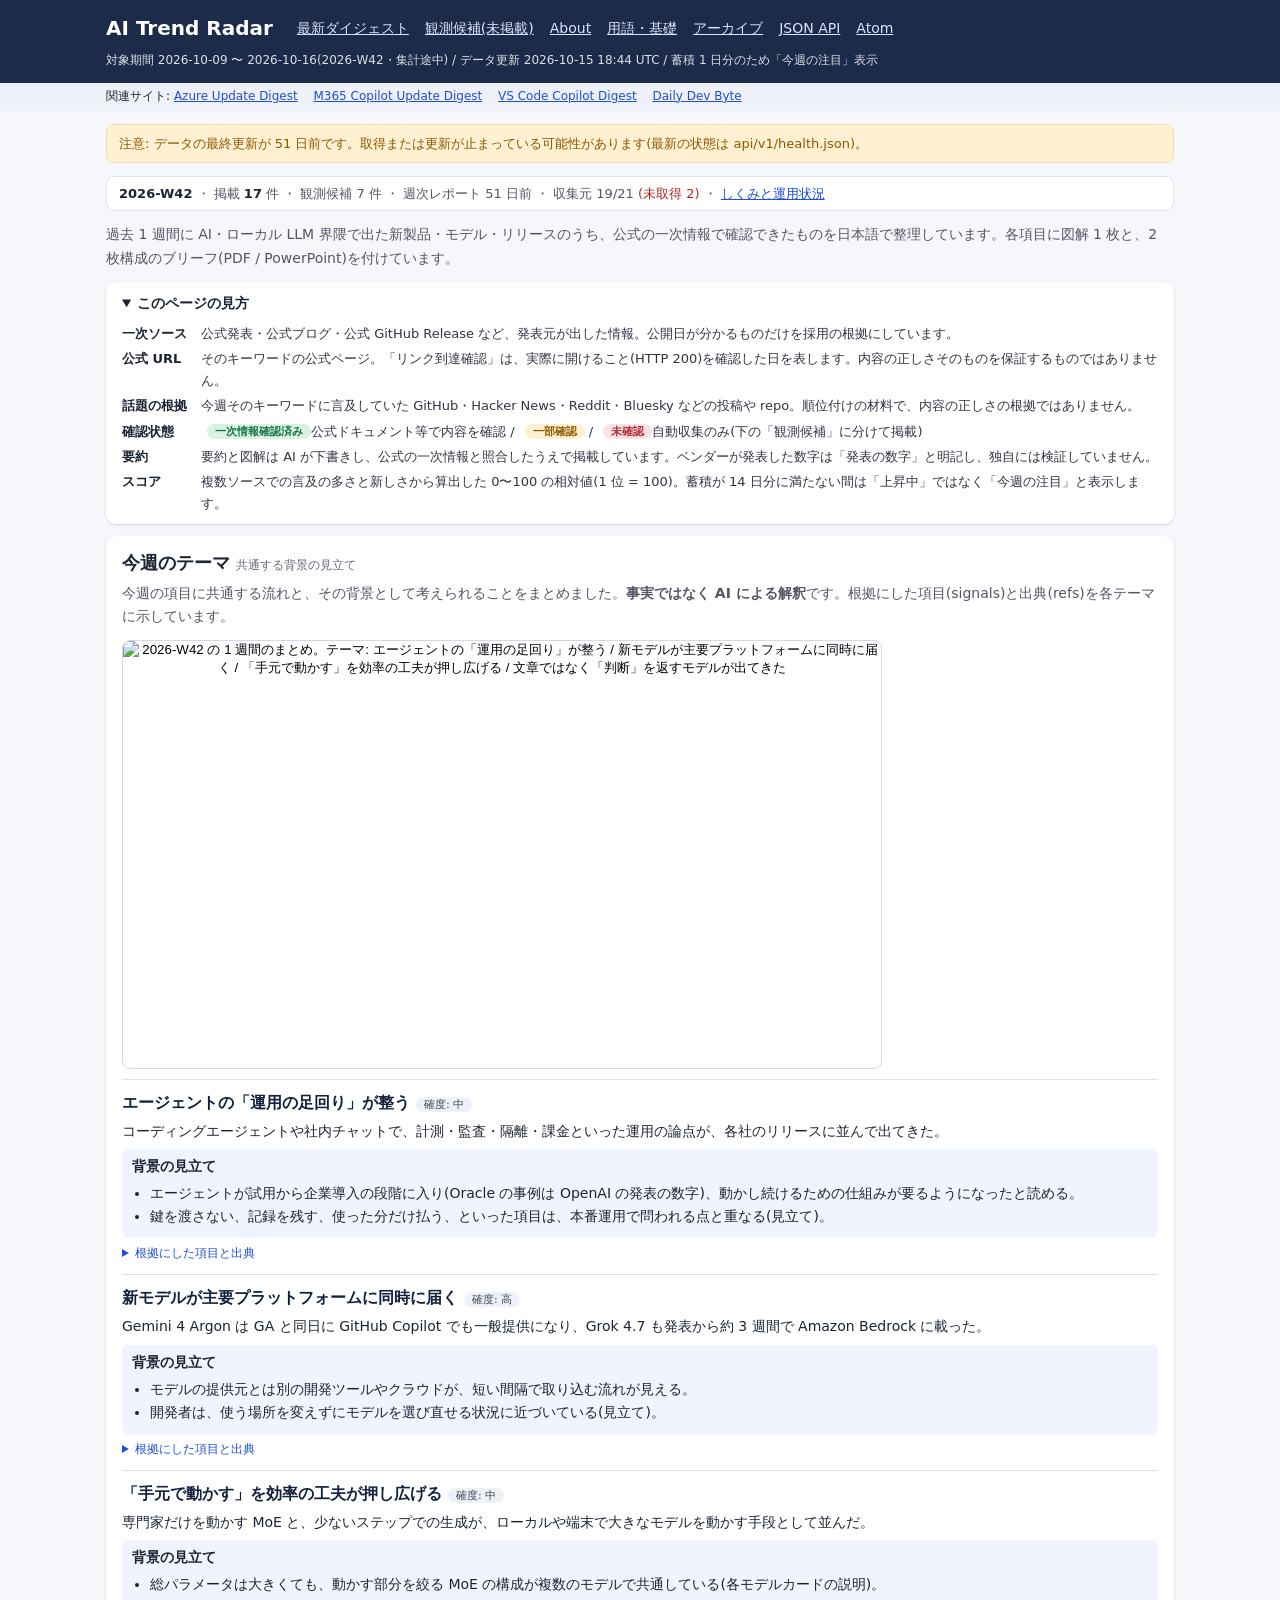
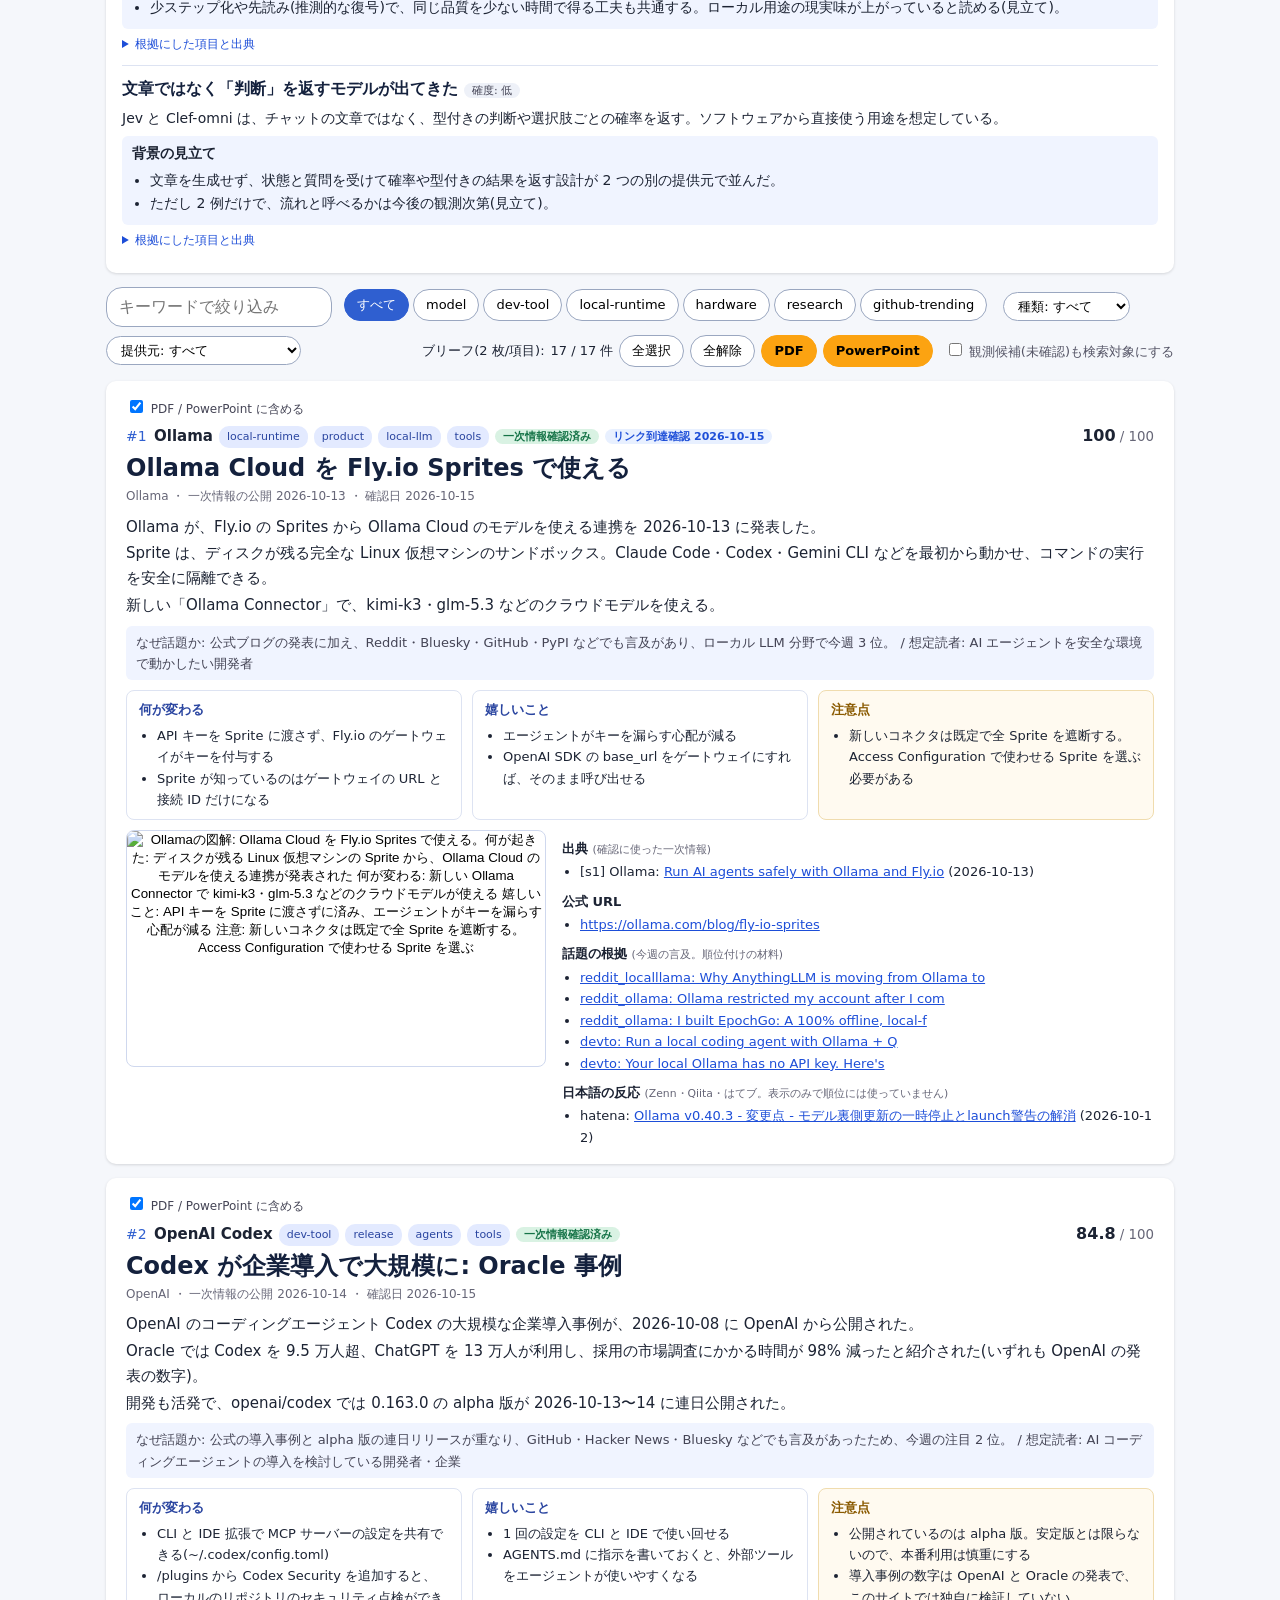
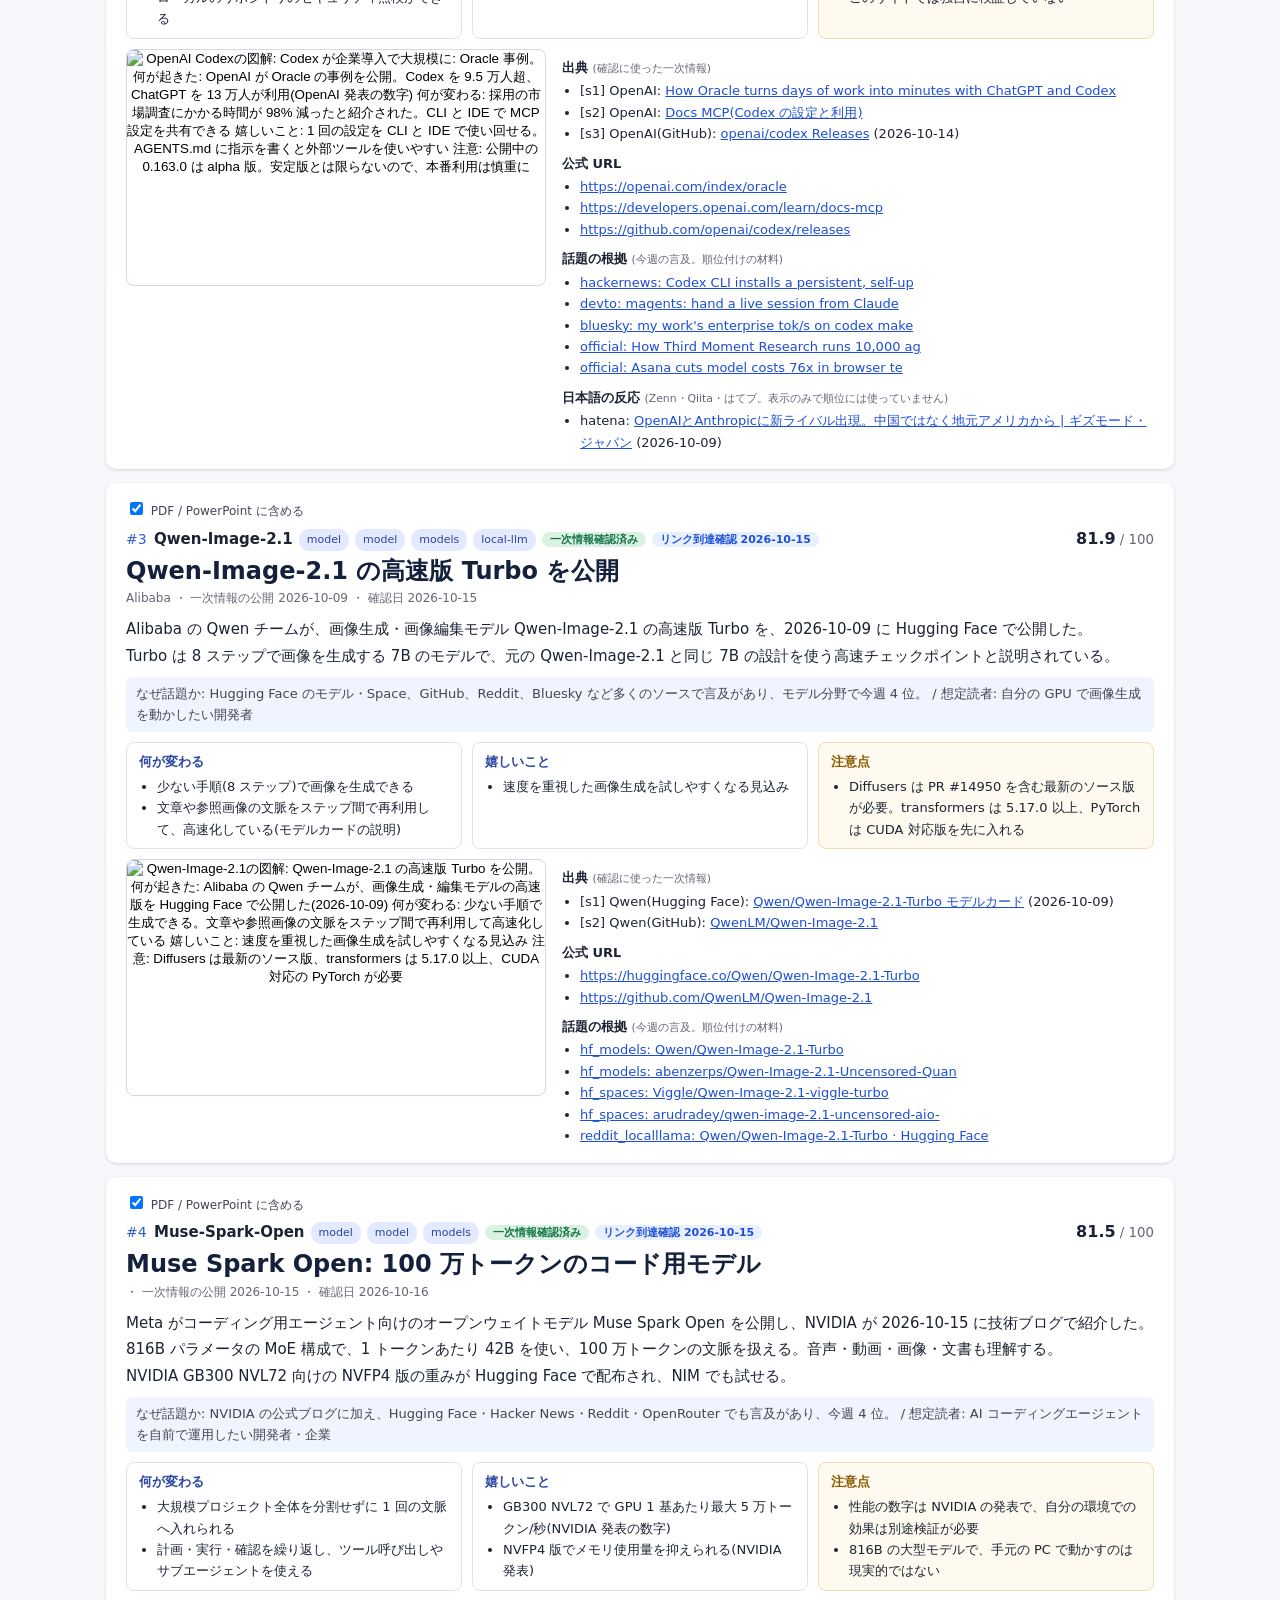
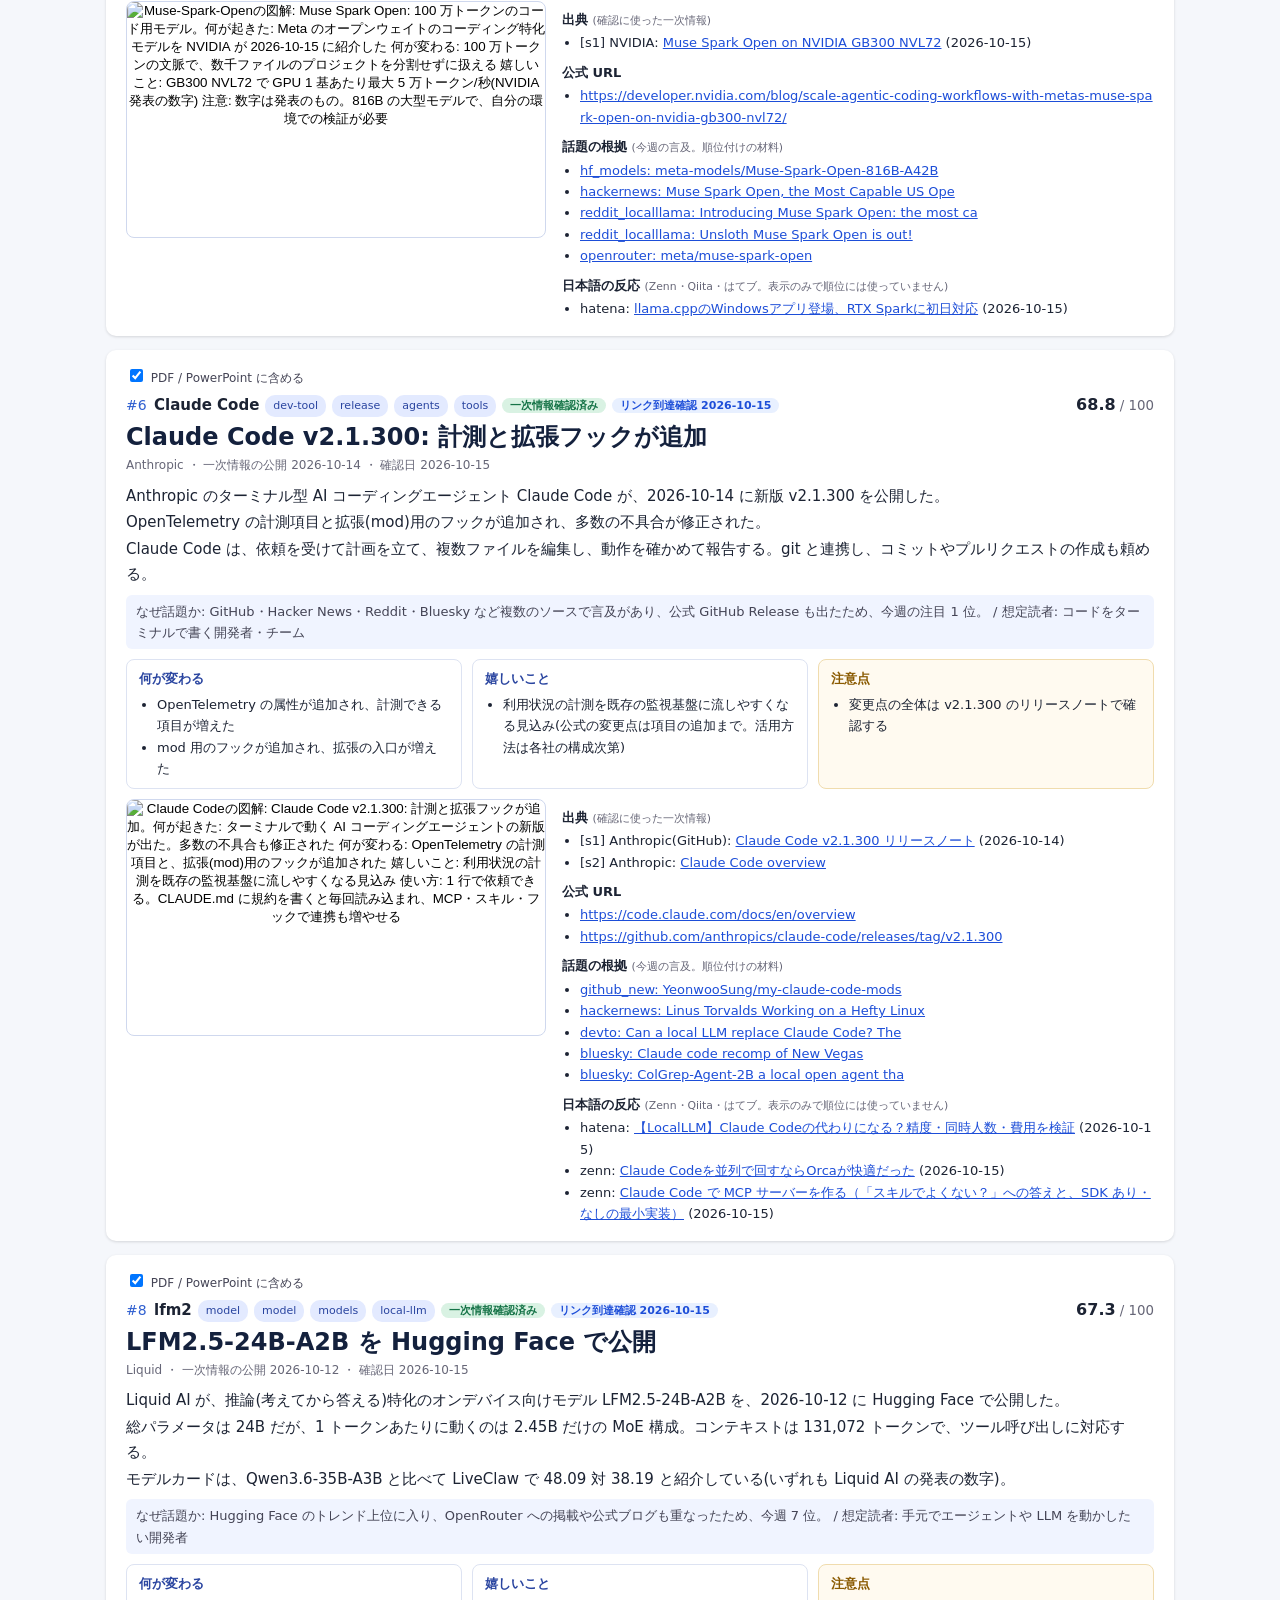
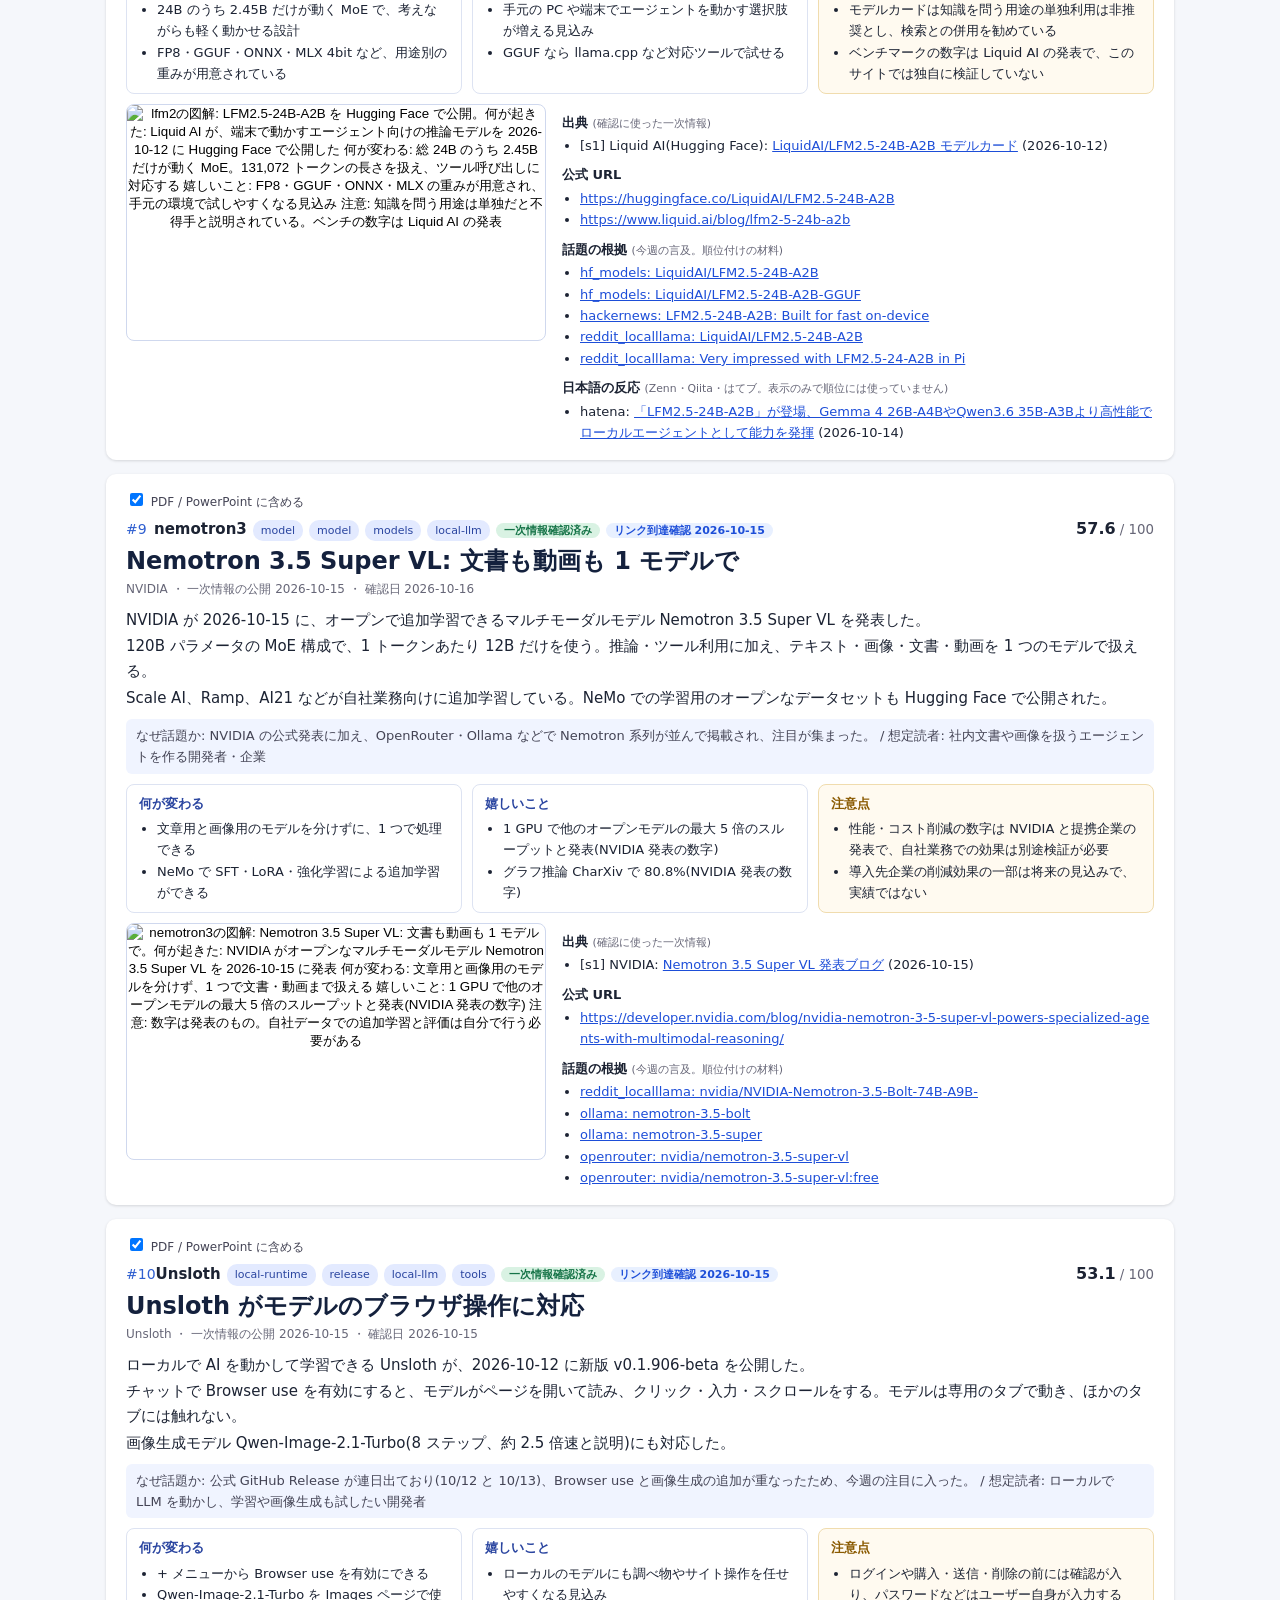
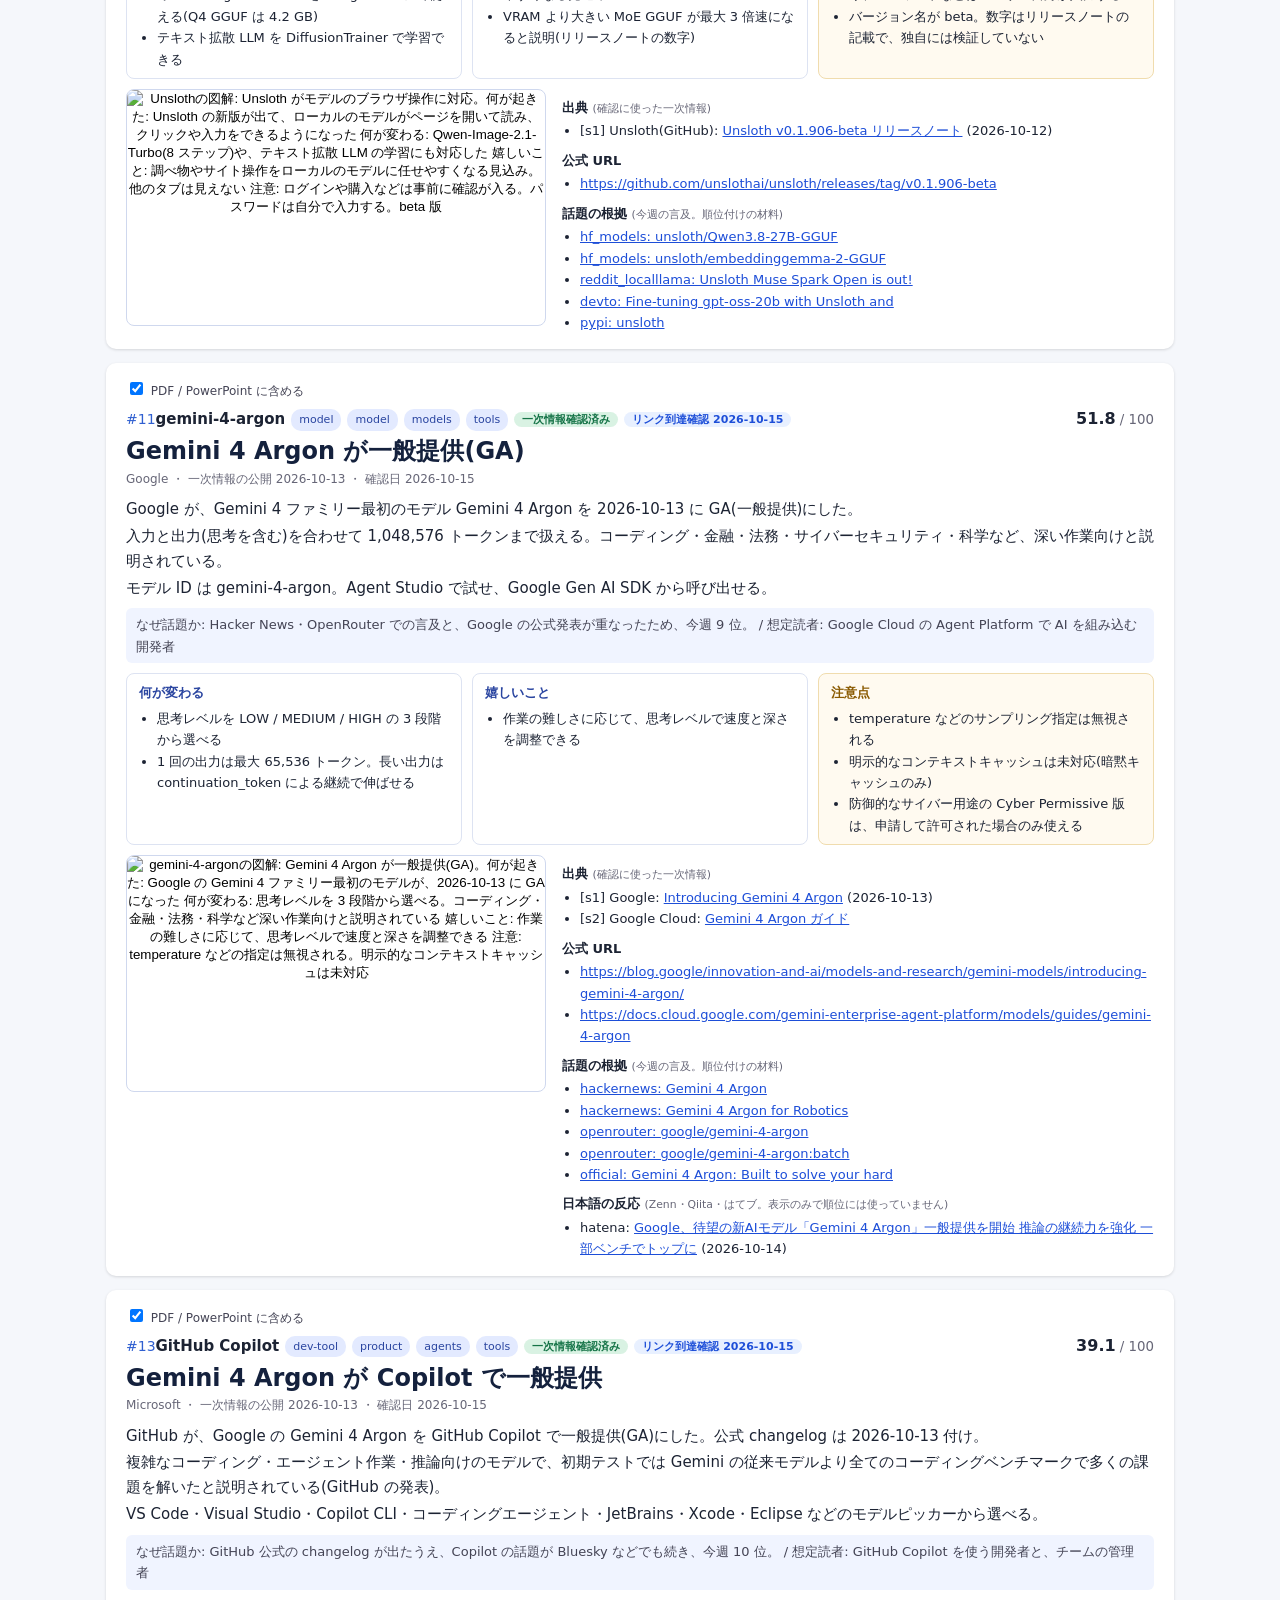
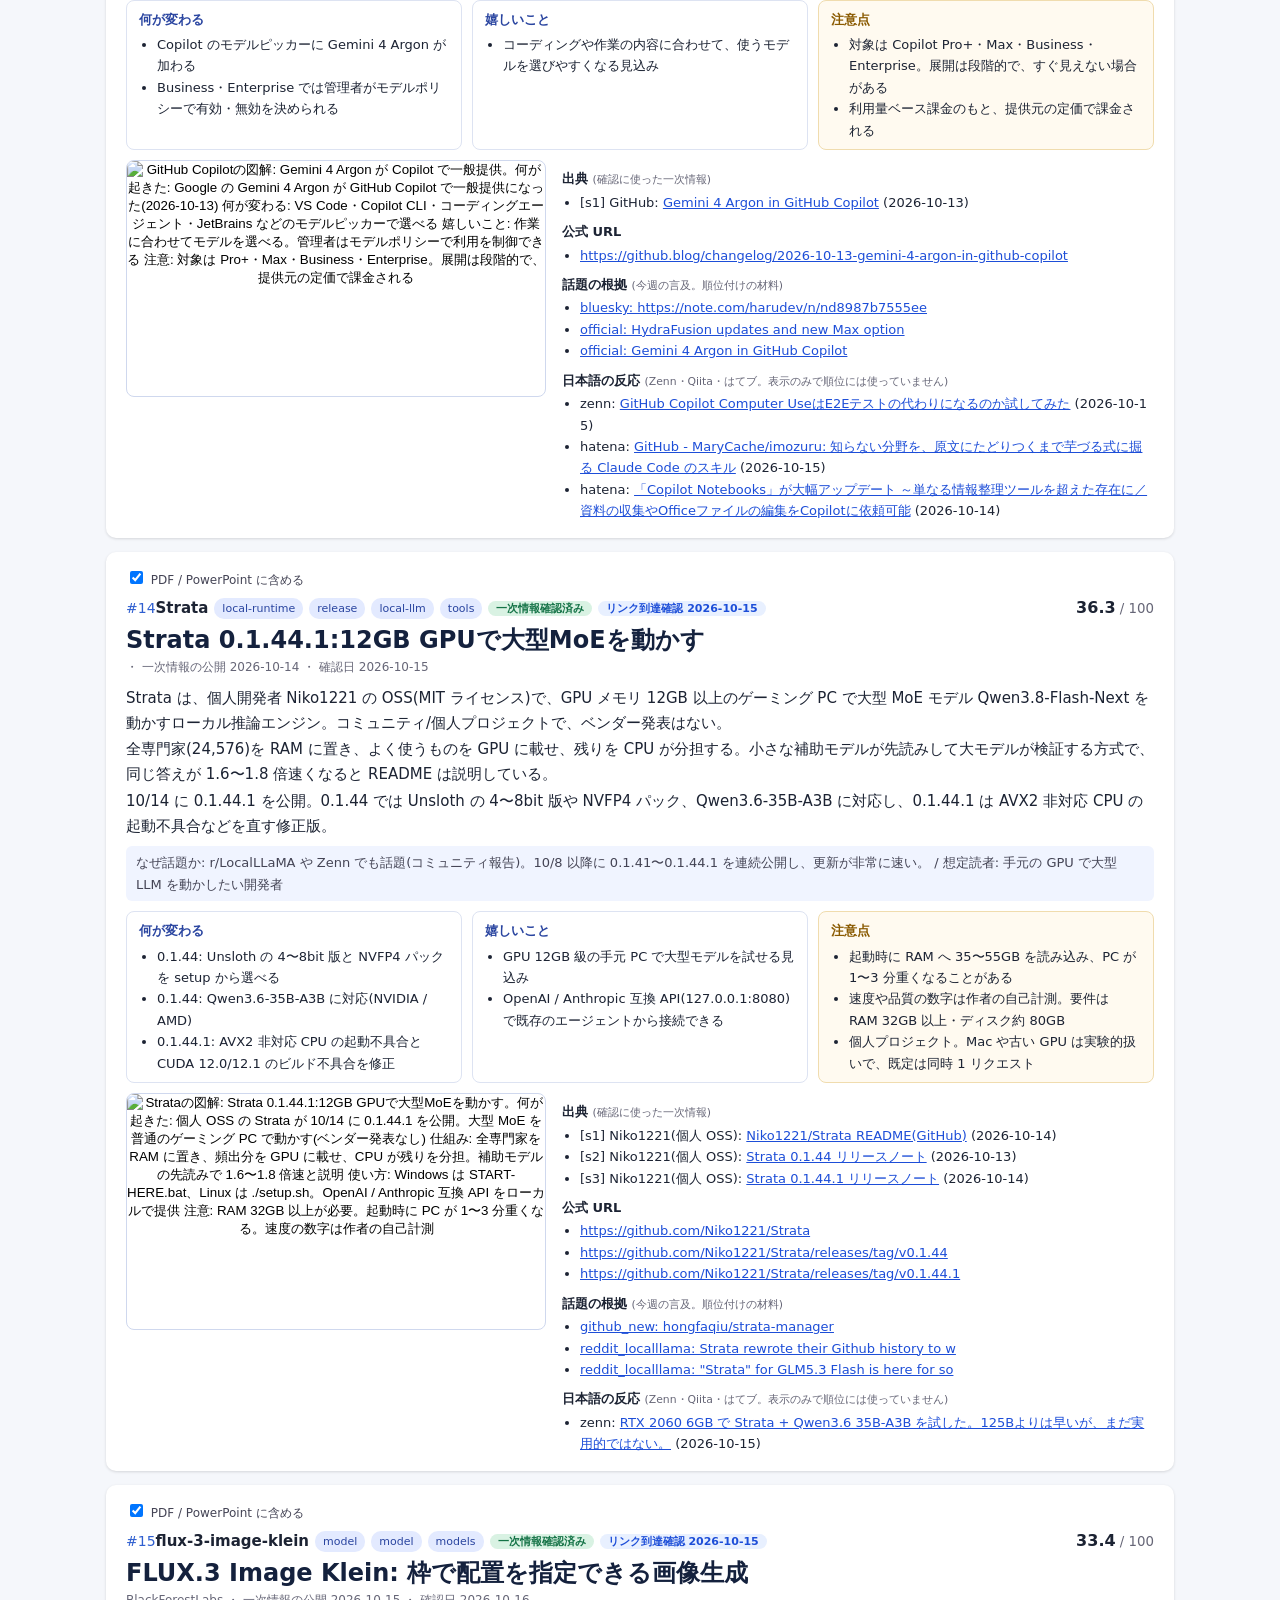
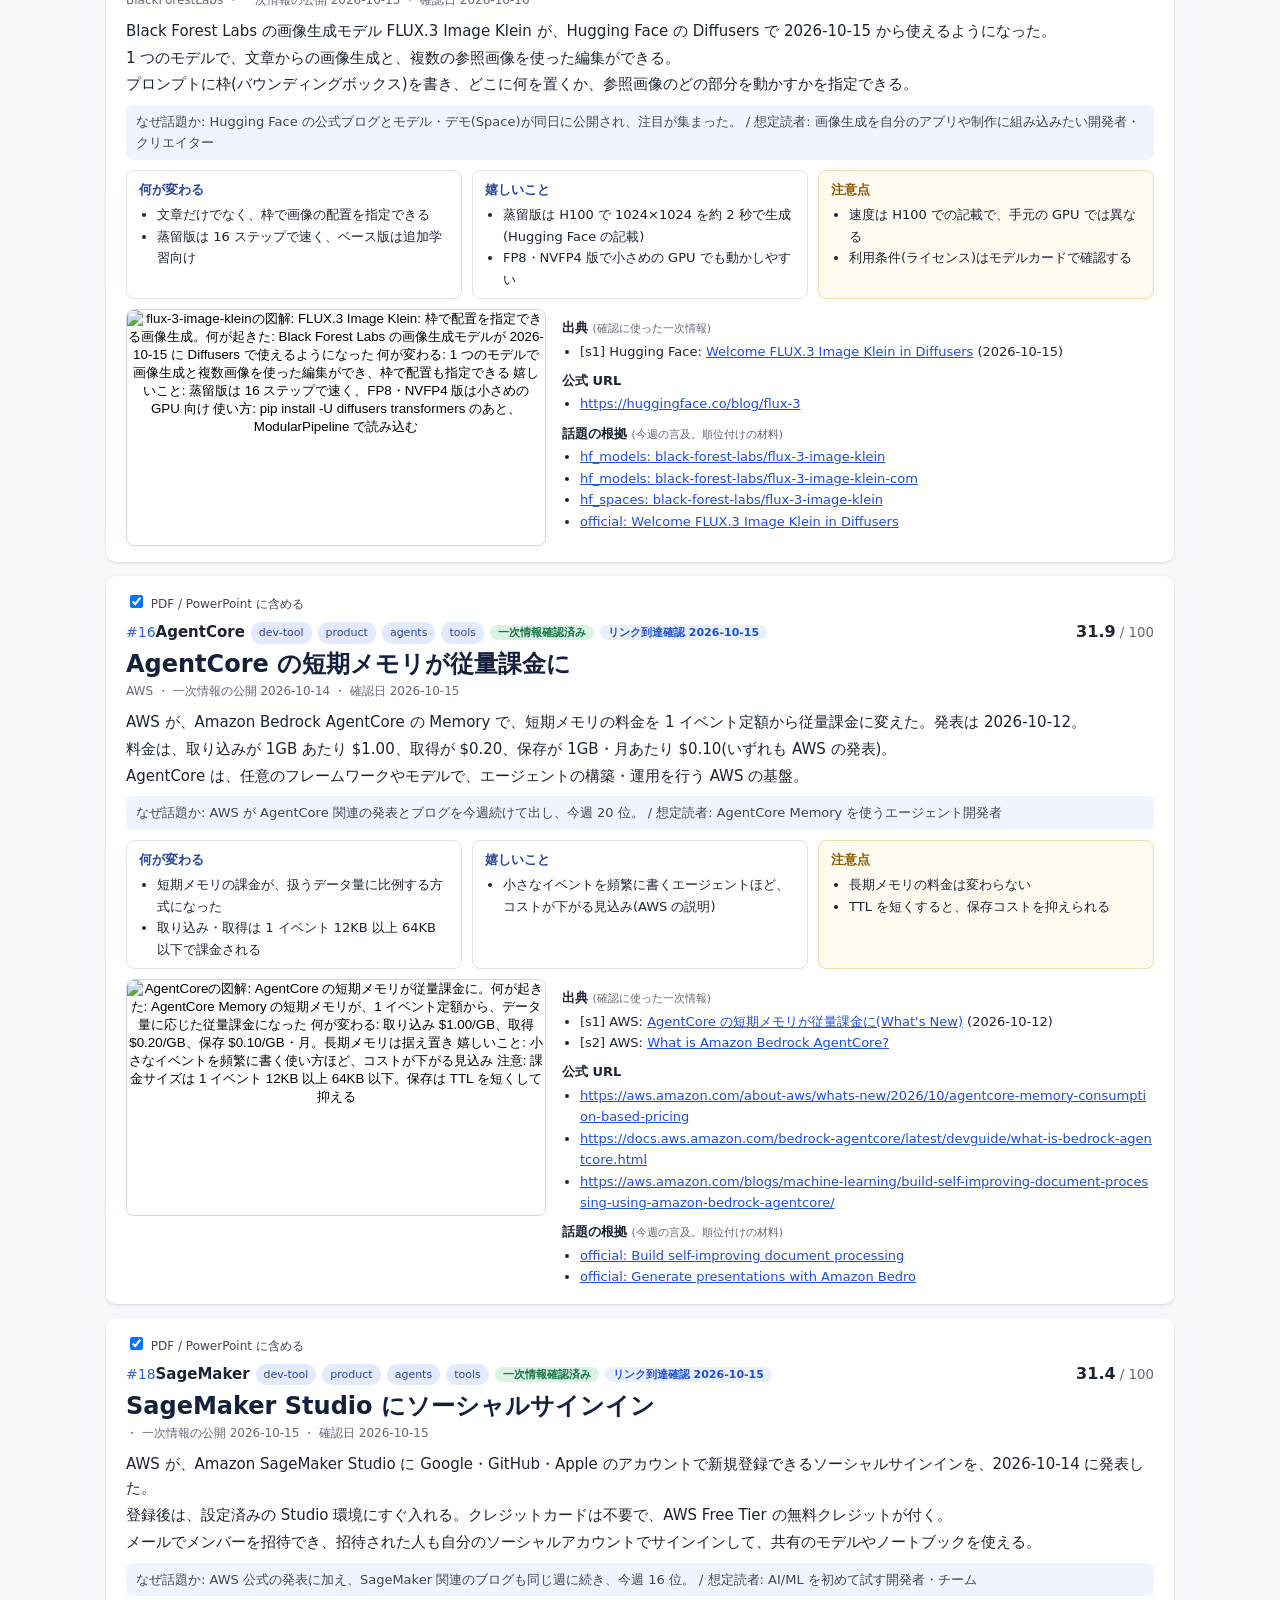
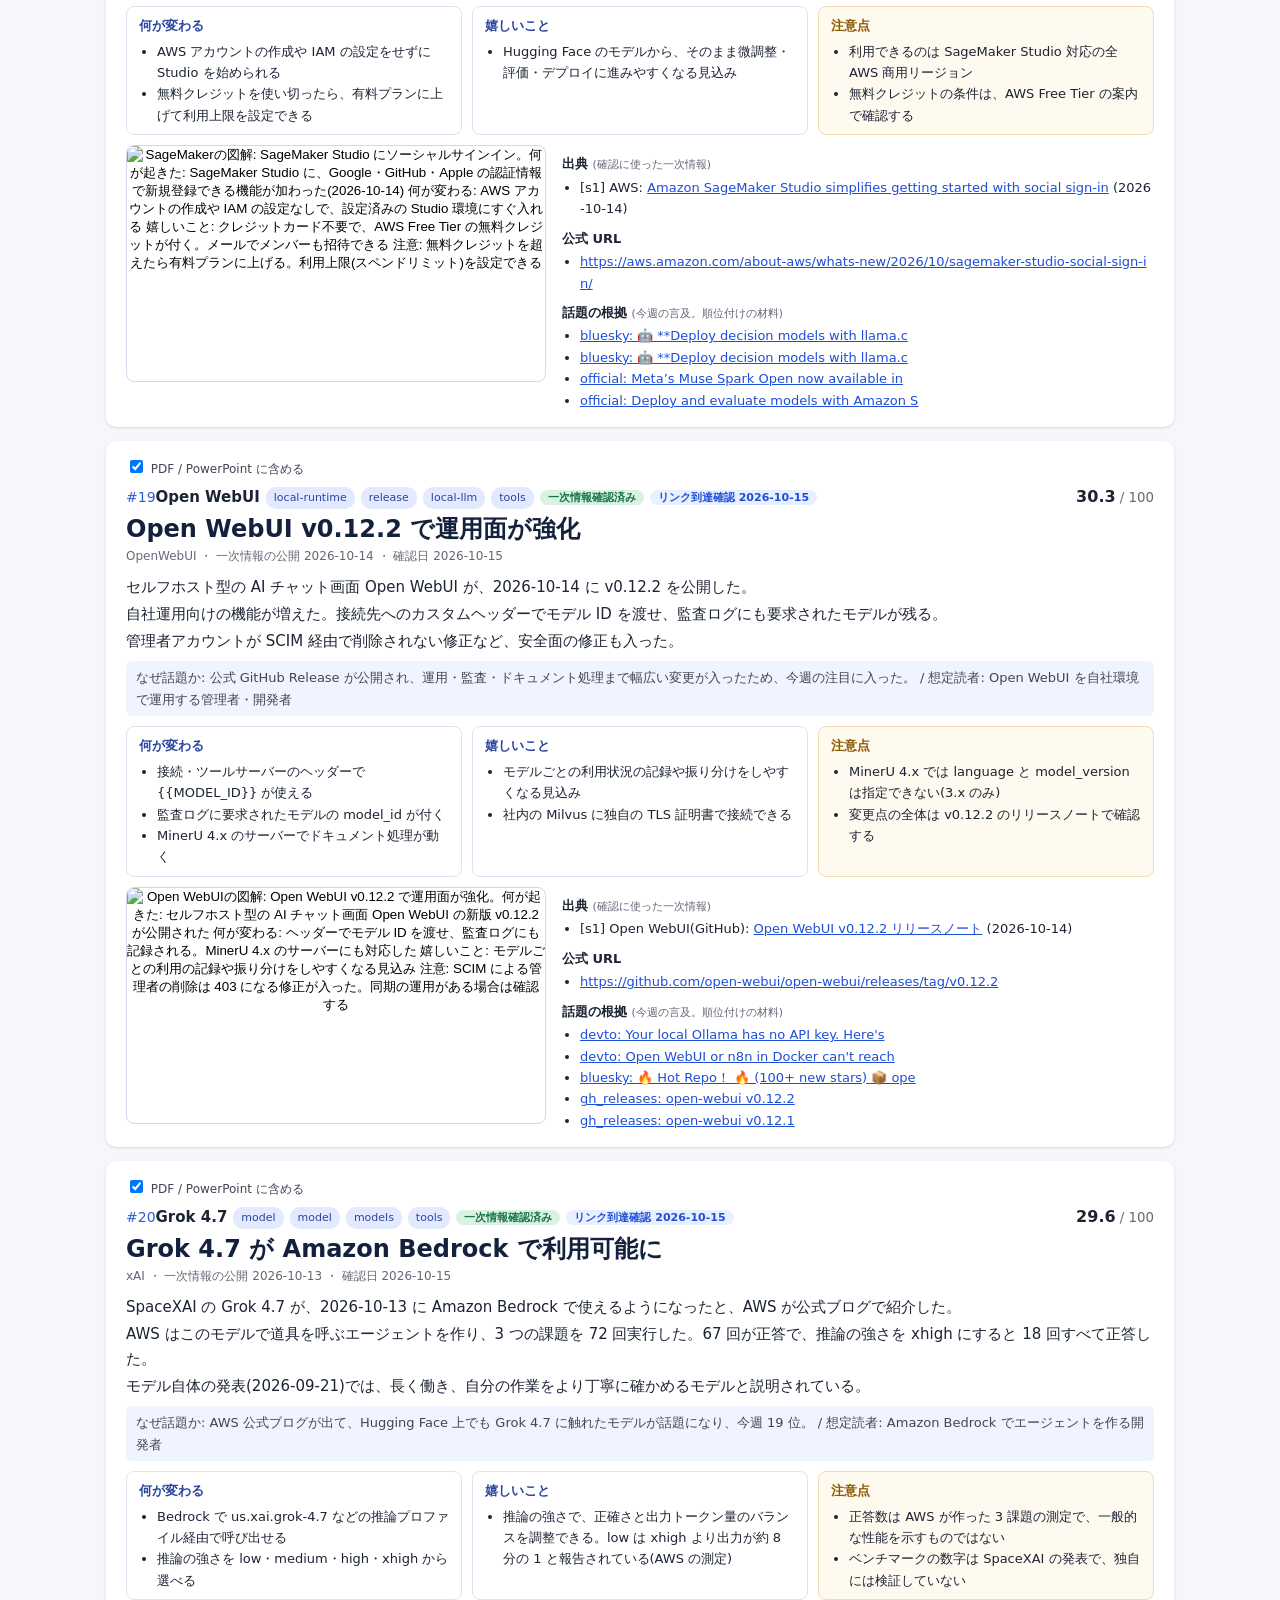
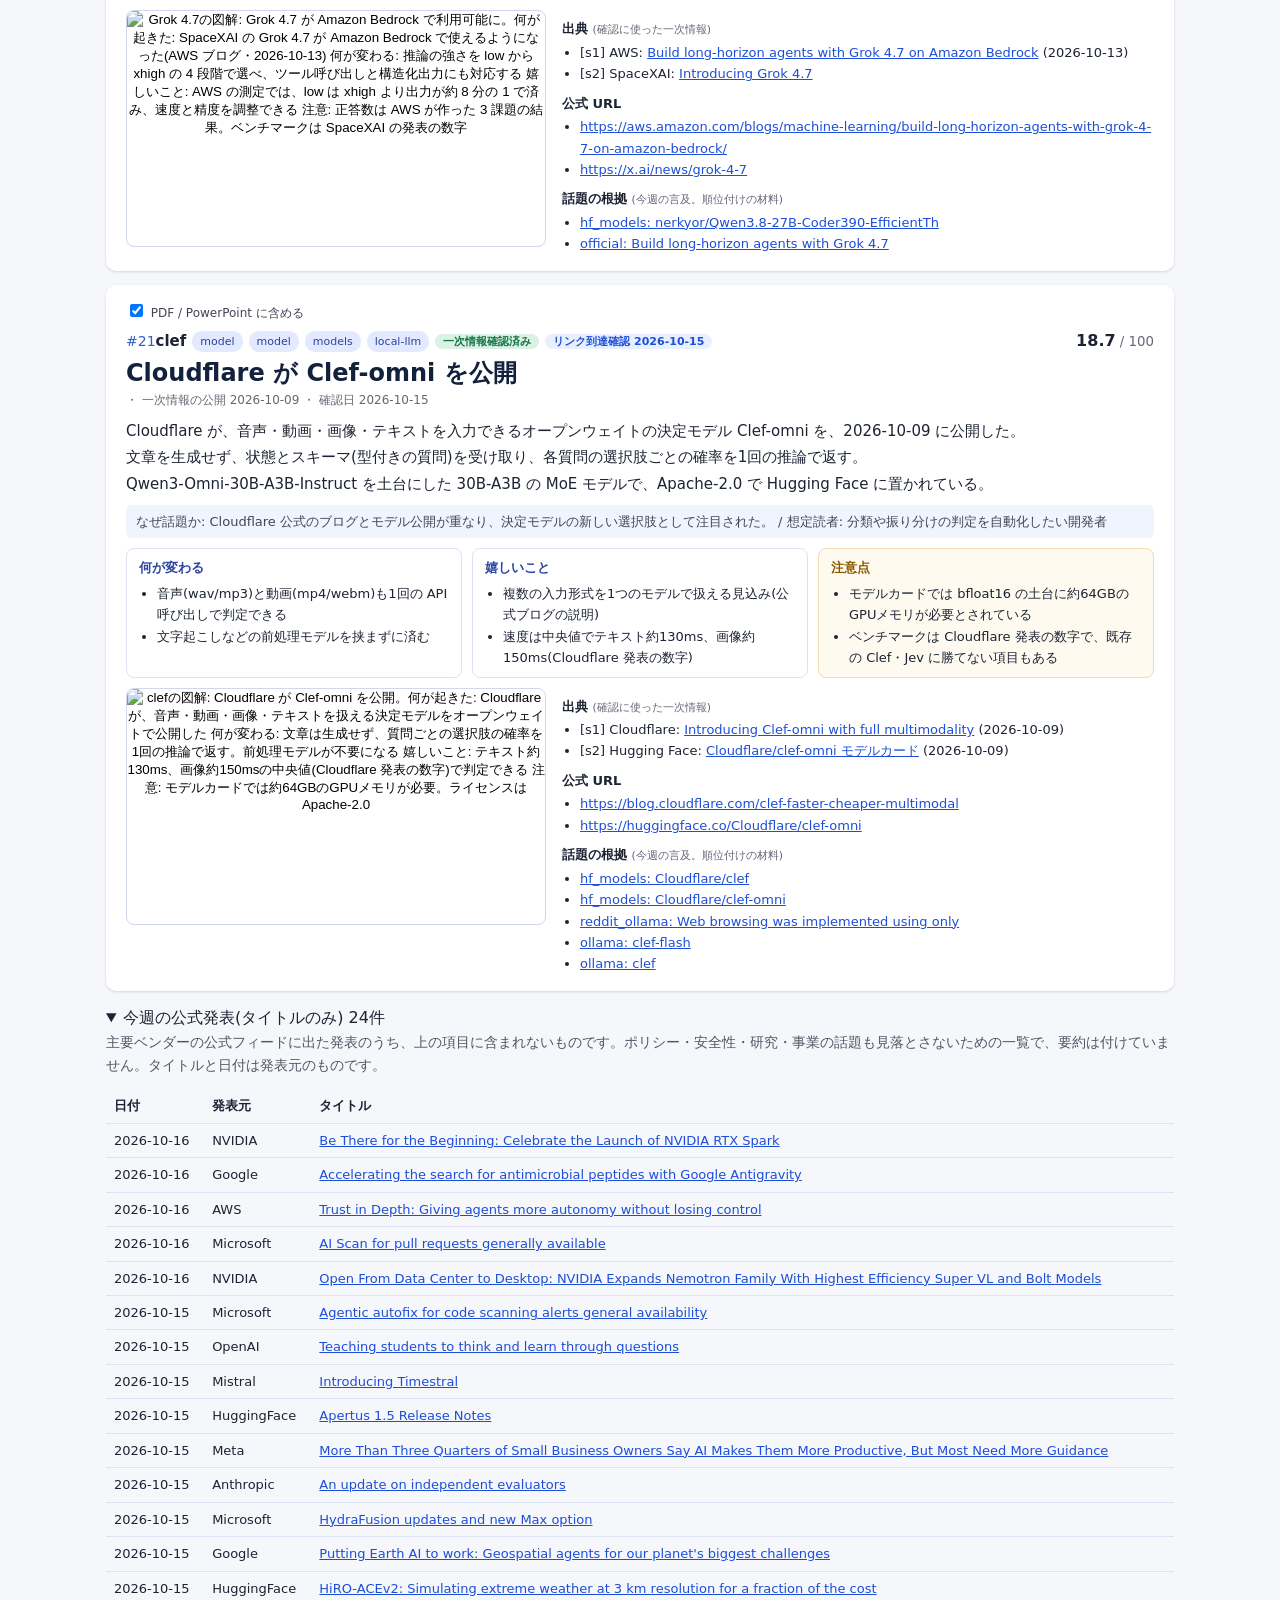
==== commit 5759f464: "Add About page with live pipeline state and a compact status bar" ====
--- a/site/index.html
+++ b/site/index.html
@@ -10,11 +10,12 @@
 <body>
 <header class="site-header"><div class="wrap">
   <a class="brand" href="#top">AI Trend Radar</a>
-  <nav aria-label="メニュー"><a href="#latest">最新ダイジェスト</a><a href="#cands">観測候補(未掲載)</a><a href="#about">方式・出典</a><a href="glossary.html">用語・基礎</a><a href="archive.html">アーカイブ</a><a href="api/v1/index.json">JSON API</a><a href="feed.xml">Atom</a></nav>
+  <nav aria-label="メニュー"><a href="#latest">最新ダイジェスト</a><a href="#cands">観測候補(未掲載)</a><a href="about.html">About</a><a href="glossary.html">用語・基礎</a><a href="archive.html">アーカイブ</a><a href="api/v1/index.json">JSON API</a><a href="feed.xml">Atom</a></nav>
   <div class="period" id="period"></div>
 </div></header>
 <div class="demo-nav" aria-label="関連サイト"><div class="wrap"><span>関連サイト:</span> <a href="https://aktsmm.github.io/azure-update-digest/">Azure Update Digest</a> <a href="https://aktsmm.github.io/m365-copilot-update-digest/">M365 Copilot Update Digest</a> <a href="https://aktsmm.github.io/vscode-copilot-digest/index.html">VS Code Copilot Digest</a> <a href="https://aktsmm.github.io/daily-dev-byte/">Daily Dev Byte</a></div></div>
 <main class="wrap" id="top">
+  <p class="statusbar" id="statusbar" role="status"></p>
   <p class="lead">過去 1 週間に AI・ローカル LLM 界隈で出た新製品・モデル・リリースのうち、公式の一次情報で確認できたものを日本語で整理しています。各項目に図解 1 枚と、2 枚構成のブリーフ(PDF / PowerPoint)を付けています。</p>
   <details class="guide" open>
     <summary>このページの見方</summary>
--- a/site/style.css
+++ b/site/style.css
@@ -72,3 +72,6 @@
 .dlgroup{display:inline-flex;flex-wrap:wrap;gap:6px;align-items:center;font-size:13px;margin-left:auto}
 .dlgroup button{border:1px solid #9aa7c0;background:#fff;border-radius:16px;padding:4px 12px;cursor:pointer;font:inherit;font-size:13px}
 .dlgroup button.primary{background:#fca311;border-color:#fca311;font-weight:700} .dlgroup button:disabled{opacity:.45;cursor:not-allowed}
+
+.card h2 a.tl{color:inherit;text-decoration:none}.card h2 a.tl:hover{text-decoration:underline}
+.statusbar{font-size:13px;color:var(--muted);background:#fff;border:1px solid var(--line);border-radius:8px;padding:6px 12px;margin:0 0 12px}.statusbar b{color:var(--ink)}.statusbar .ng{color:#b3261e}ol.how li{margin:6px 0}
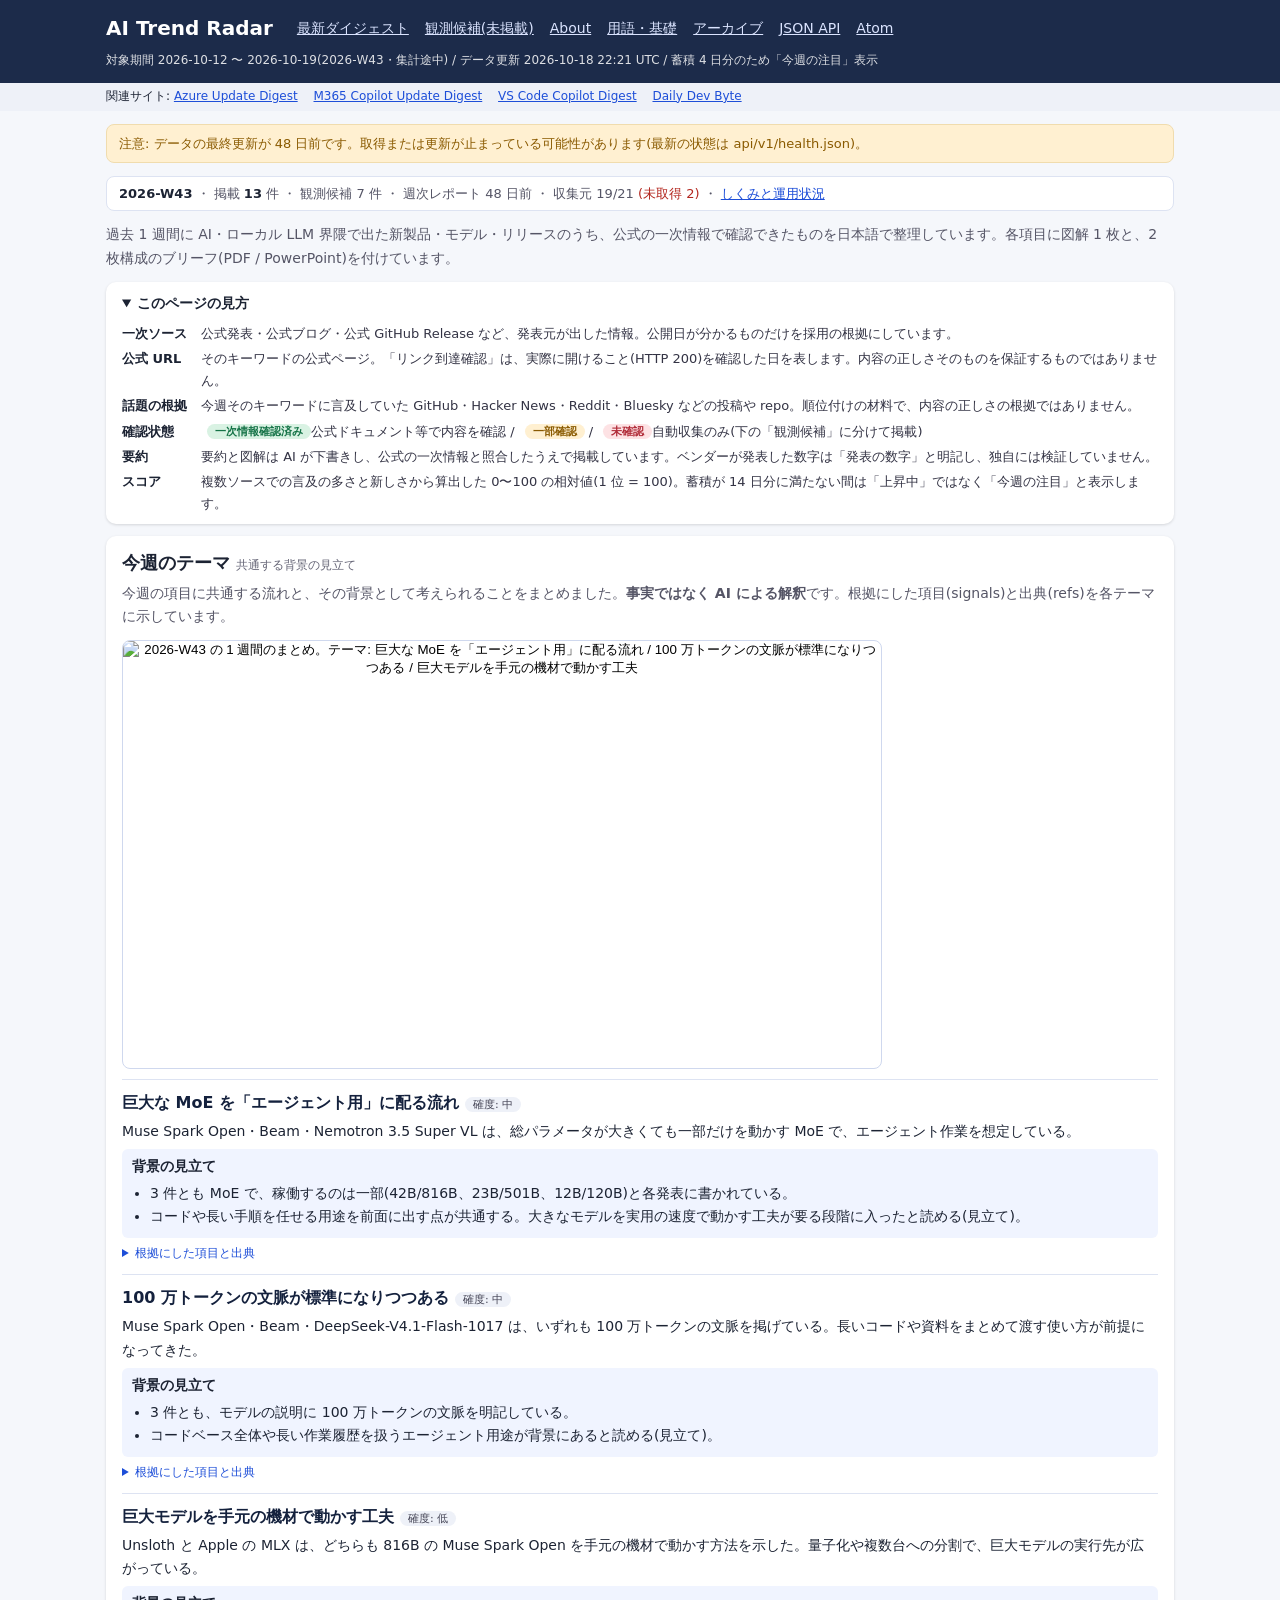
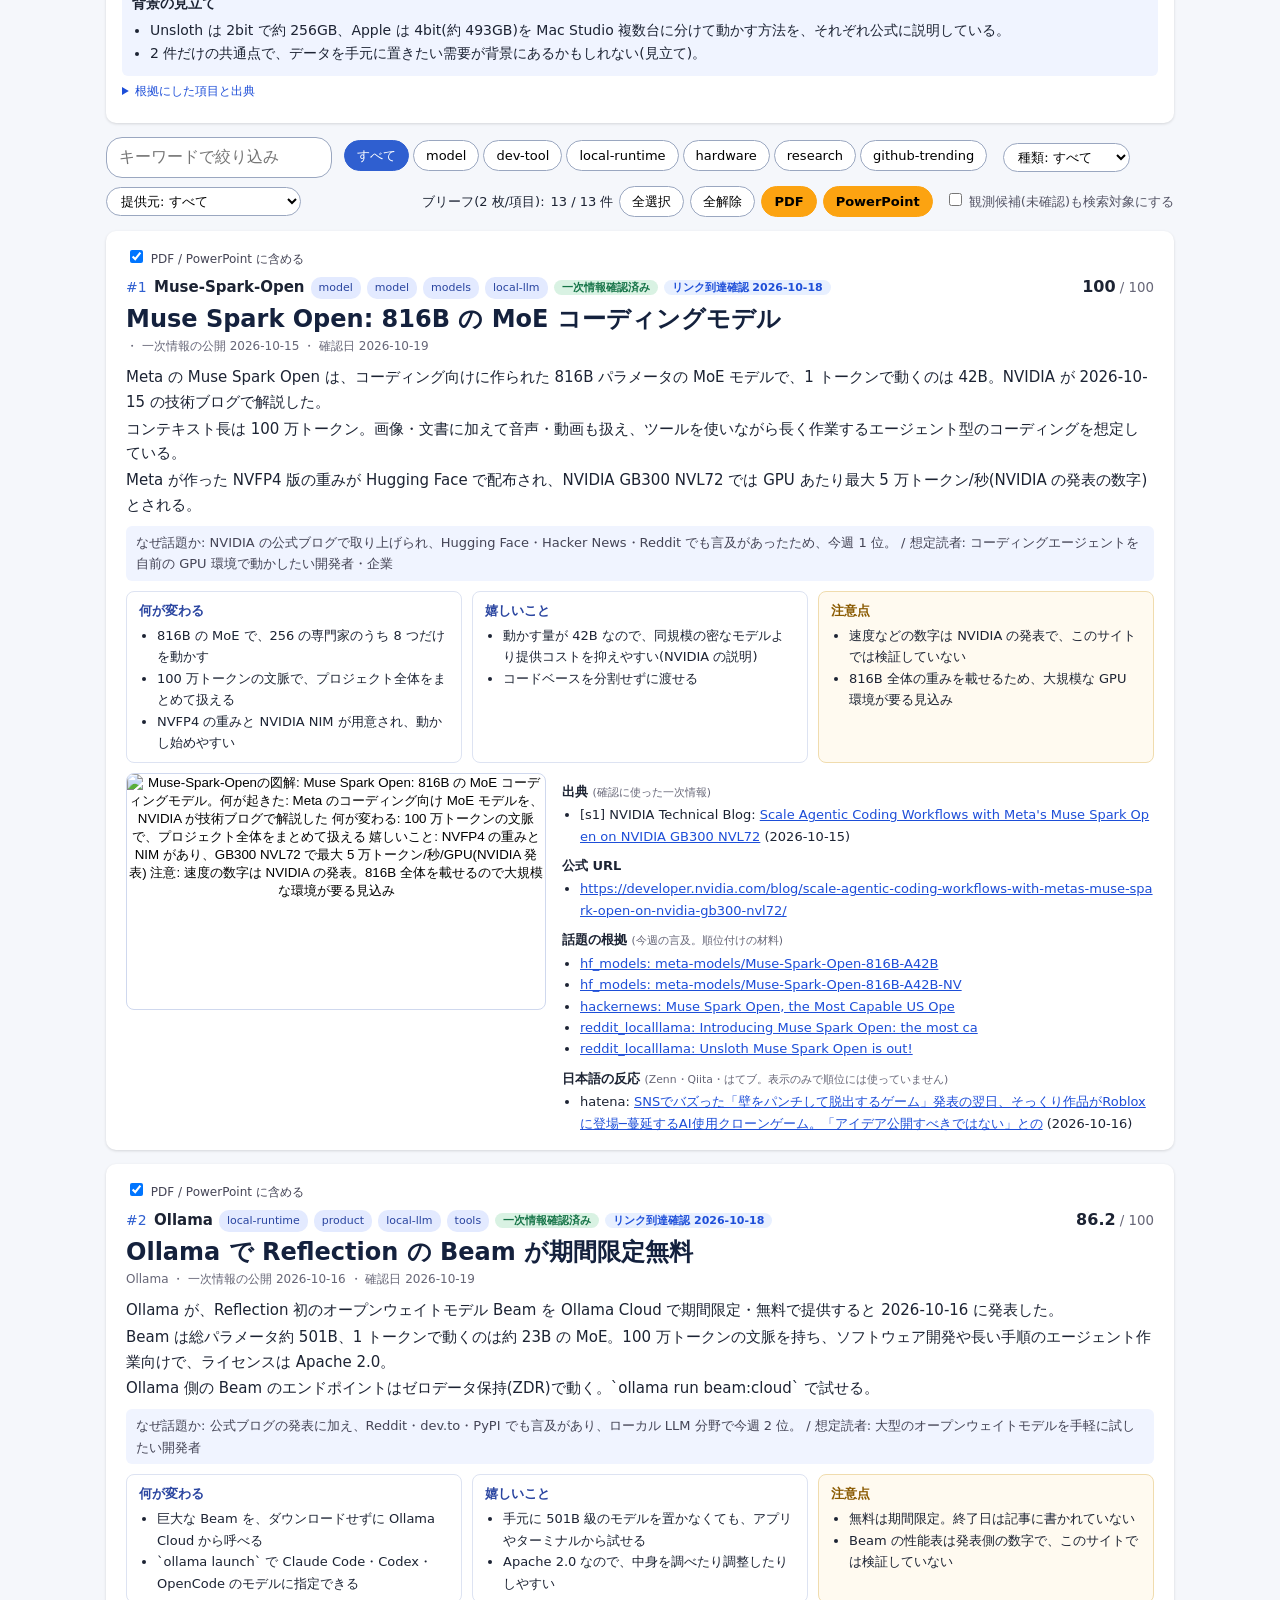
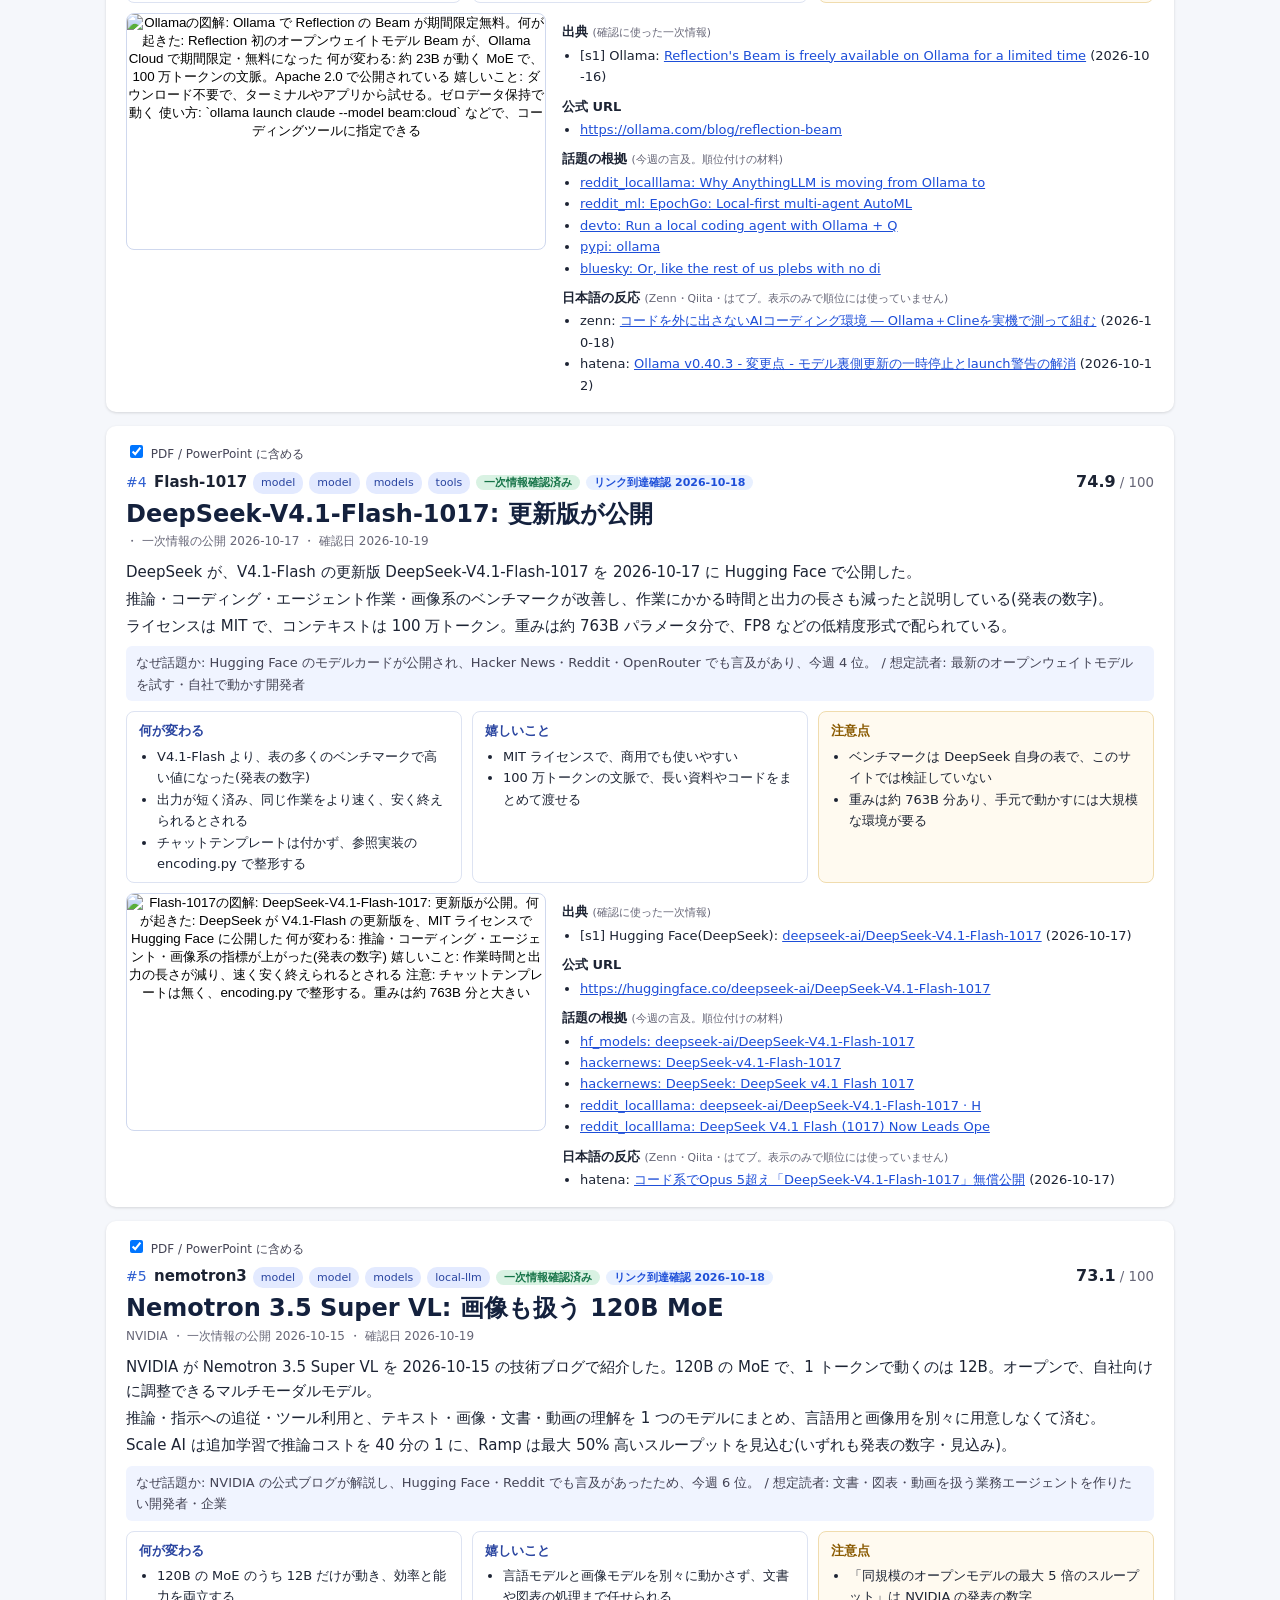
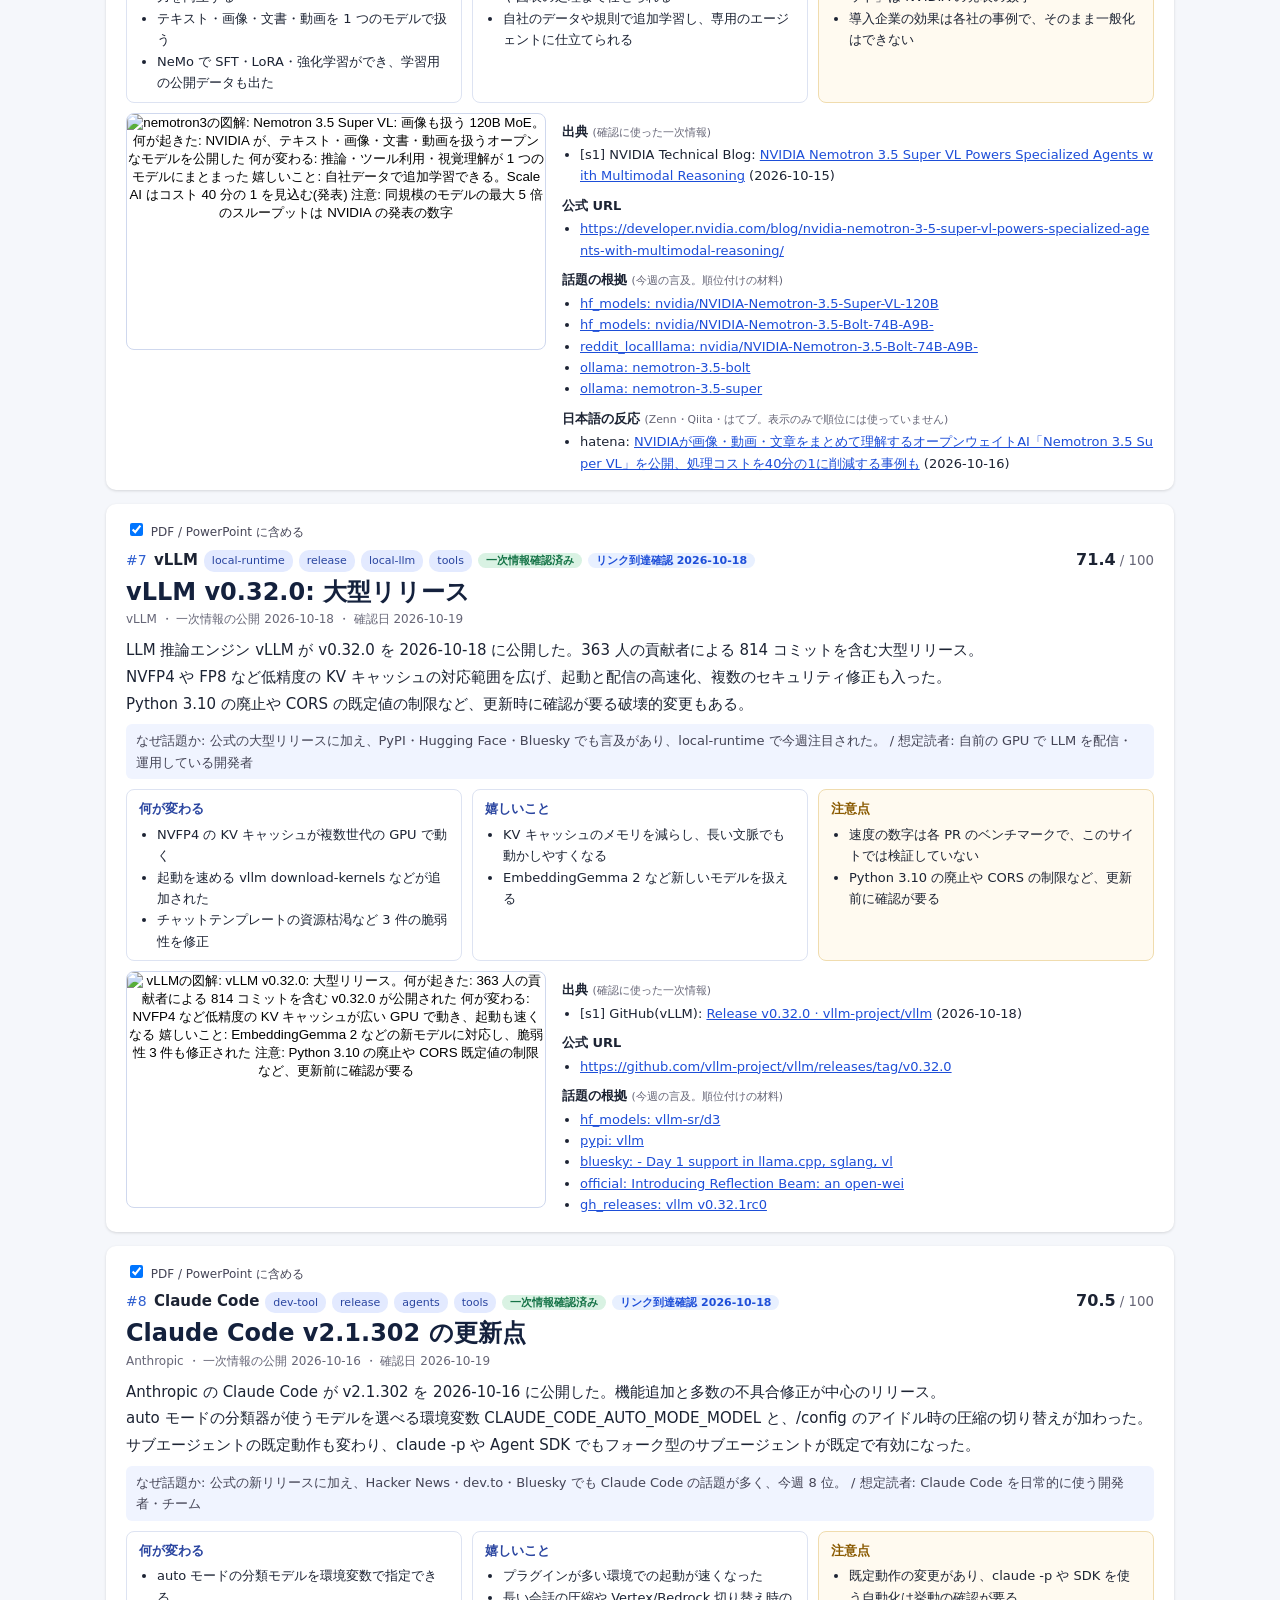
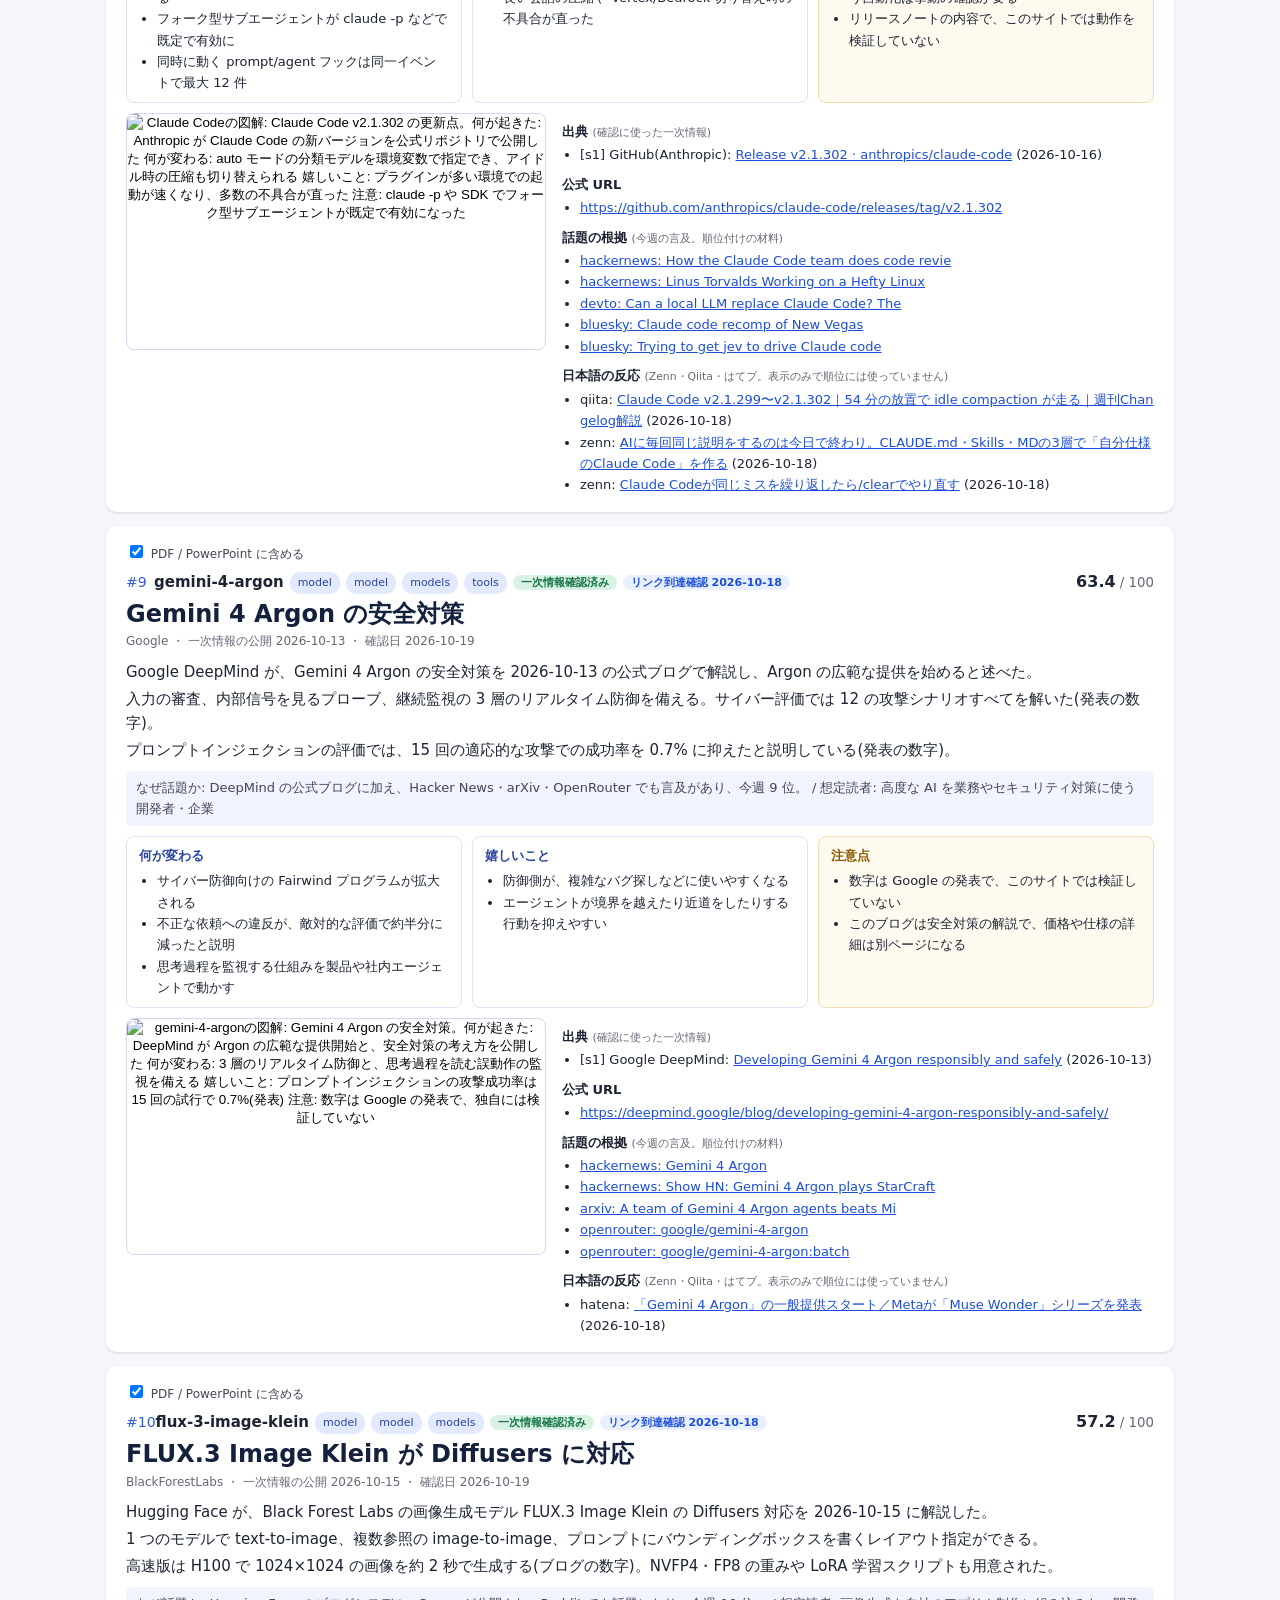
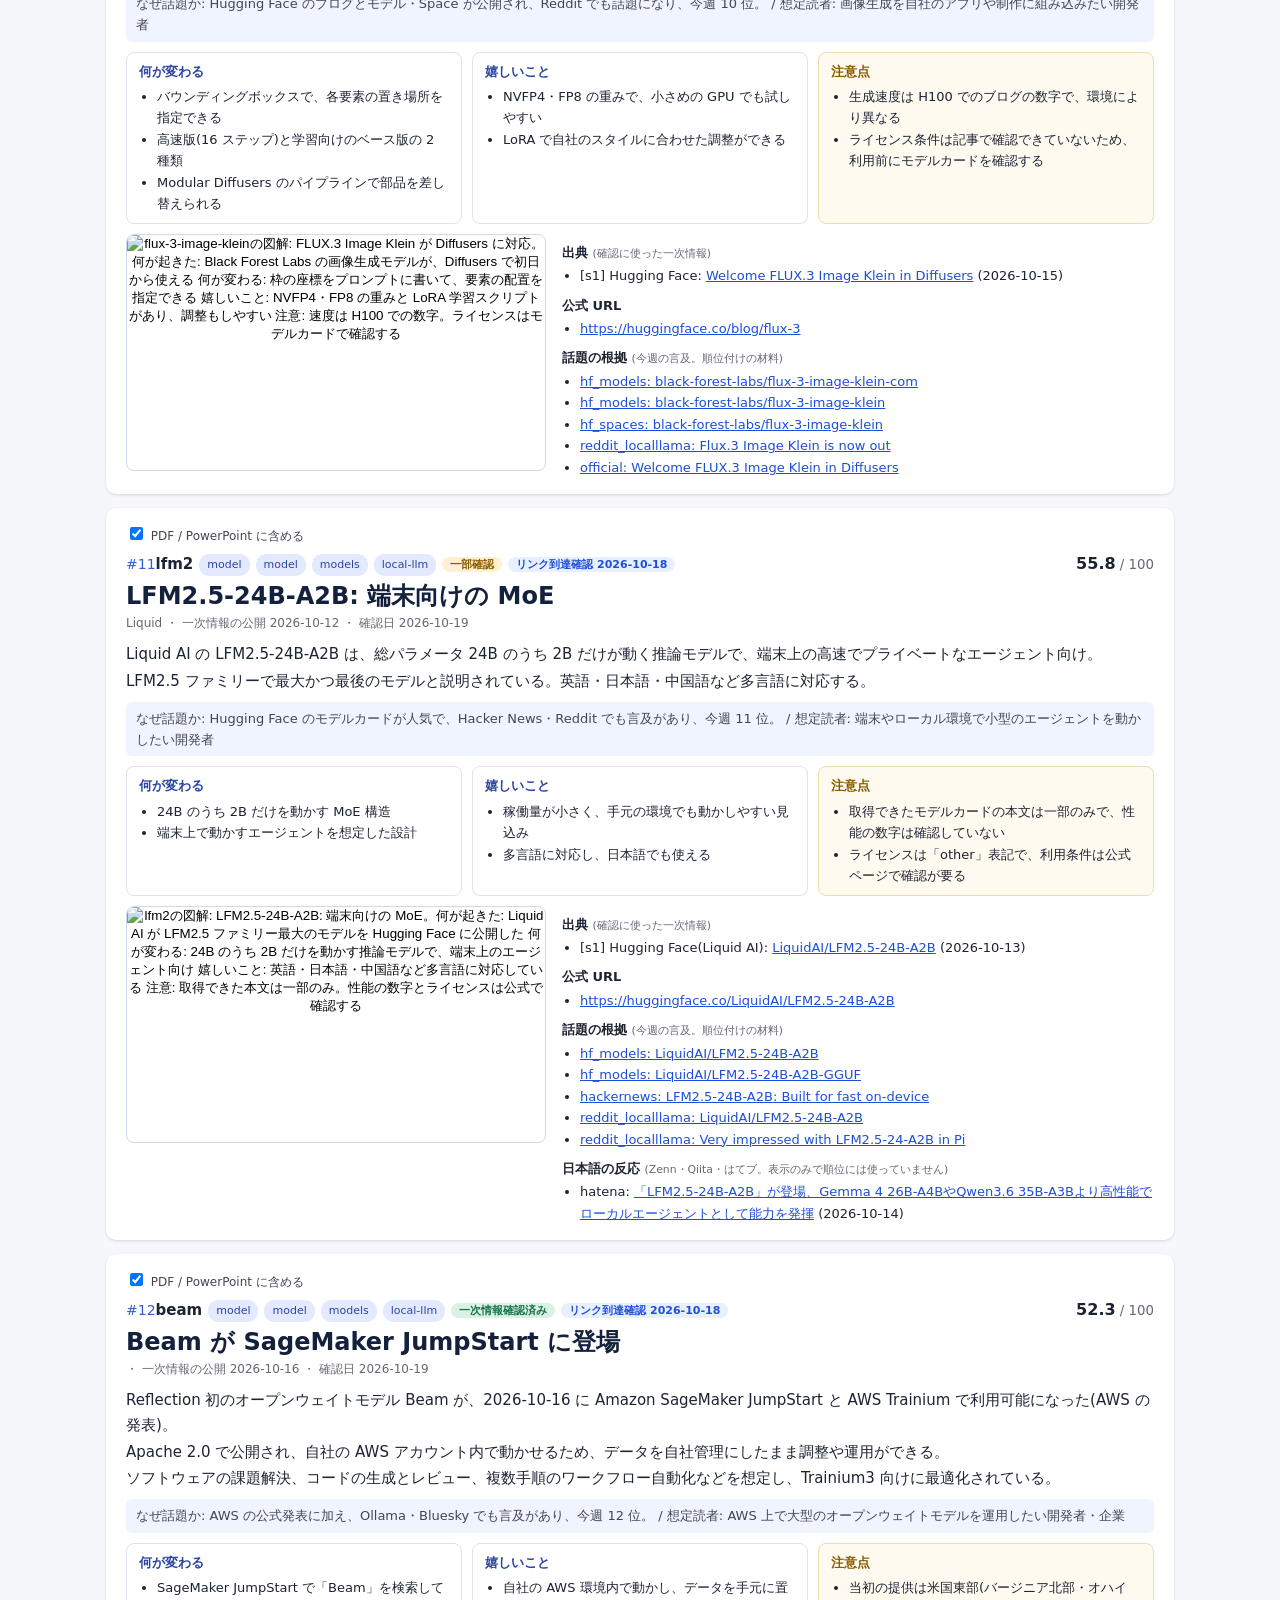
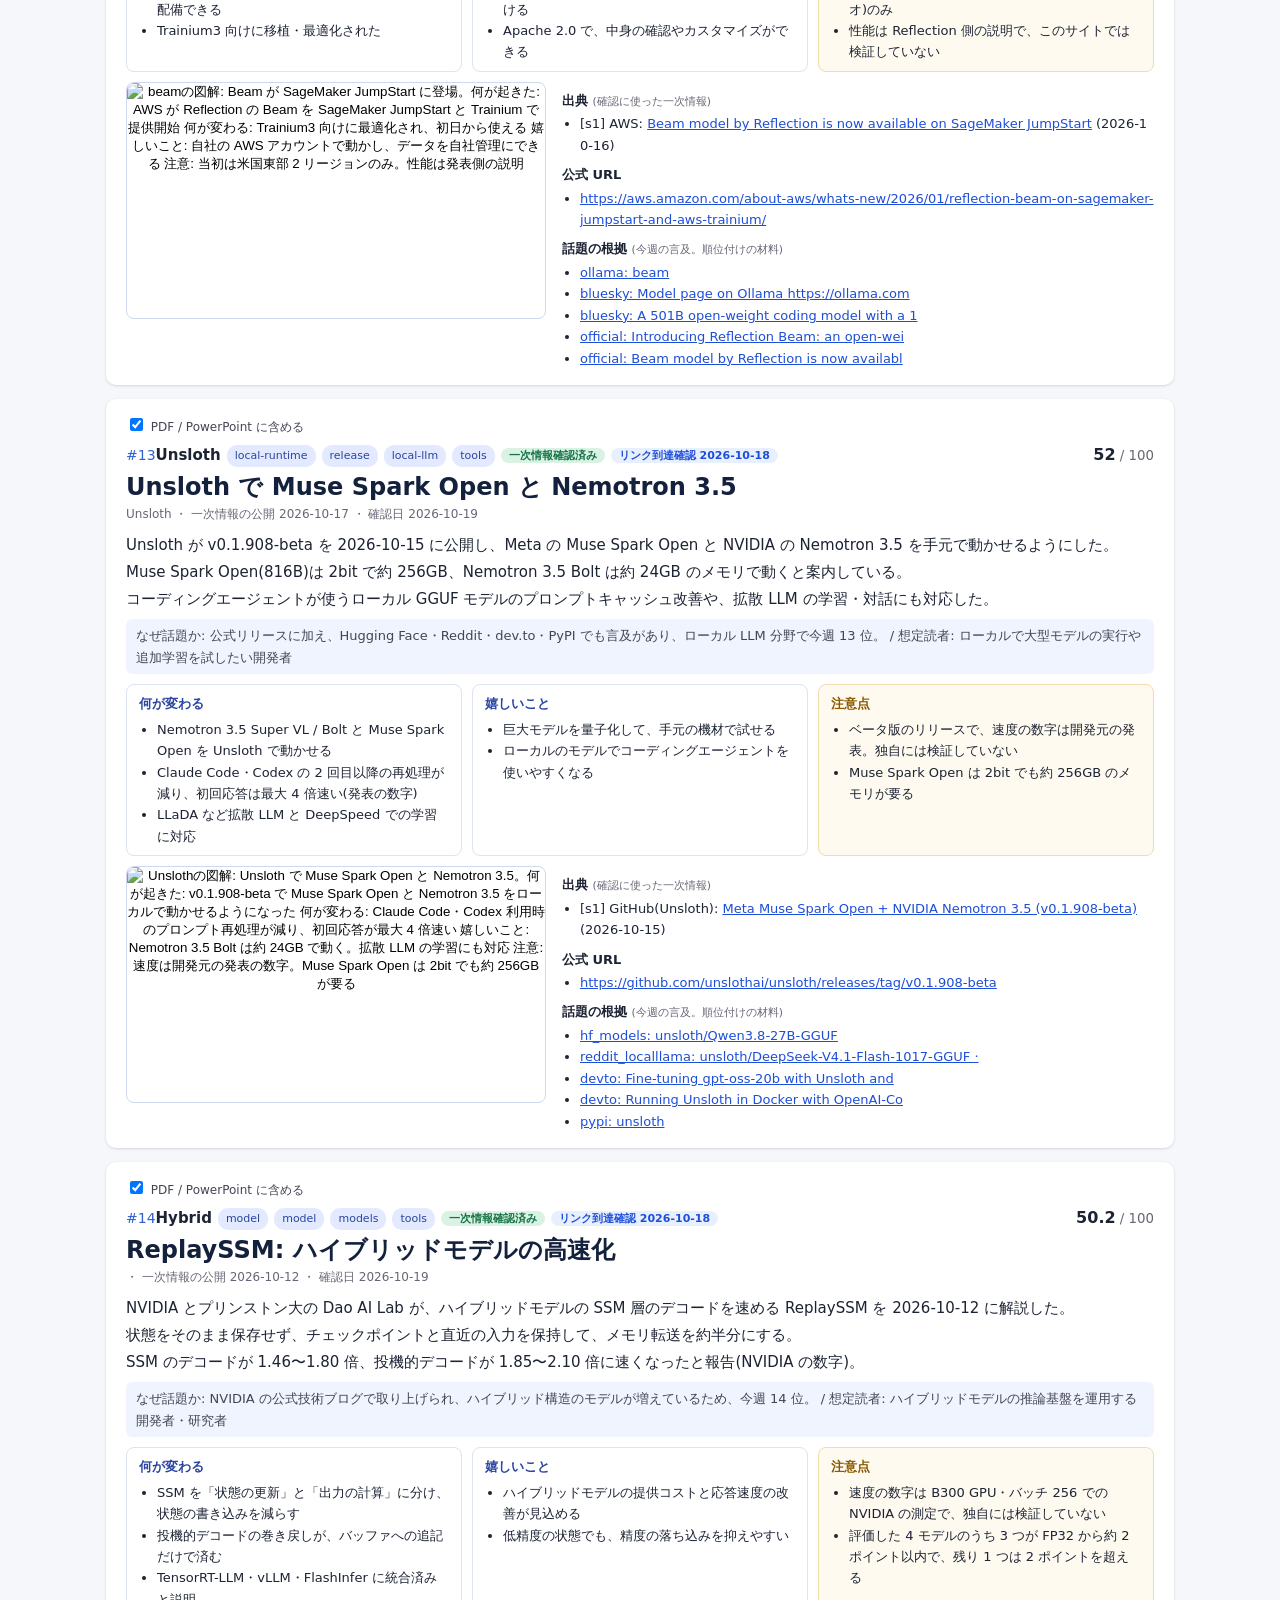
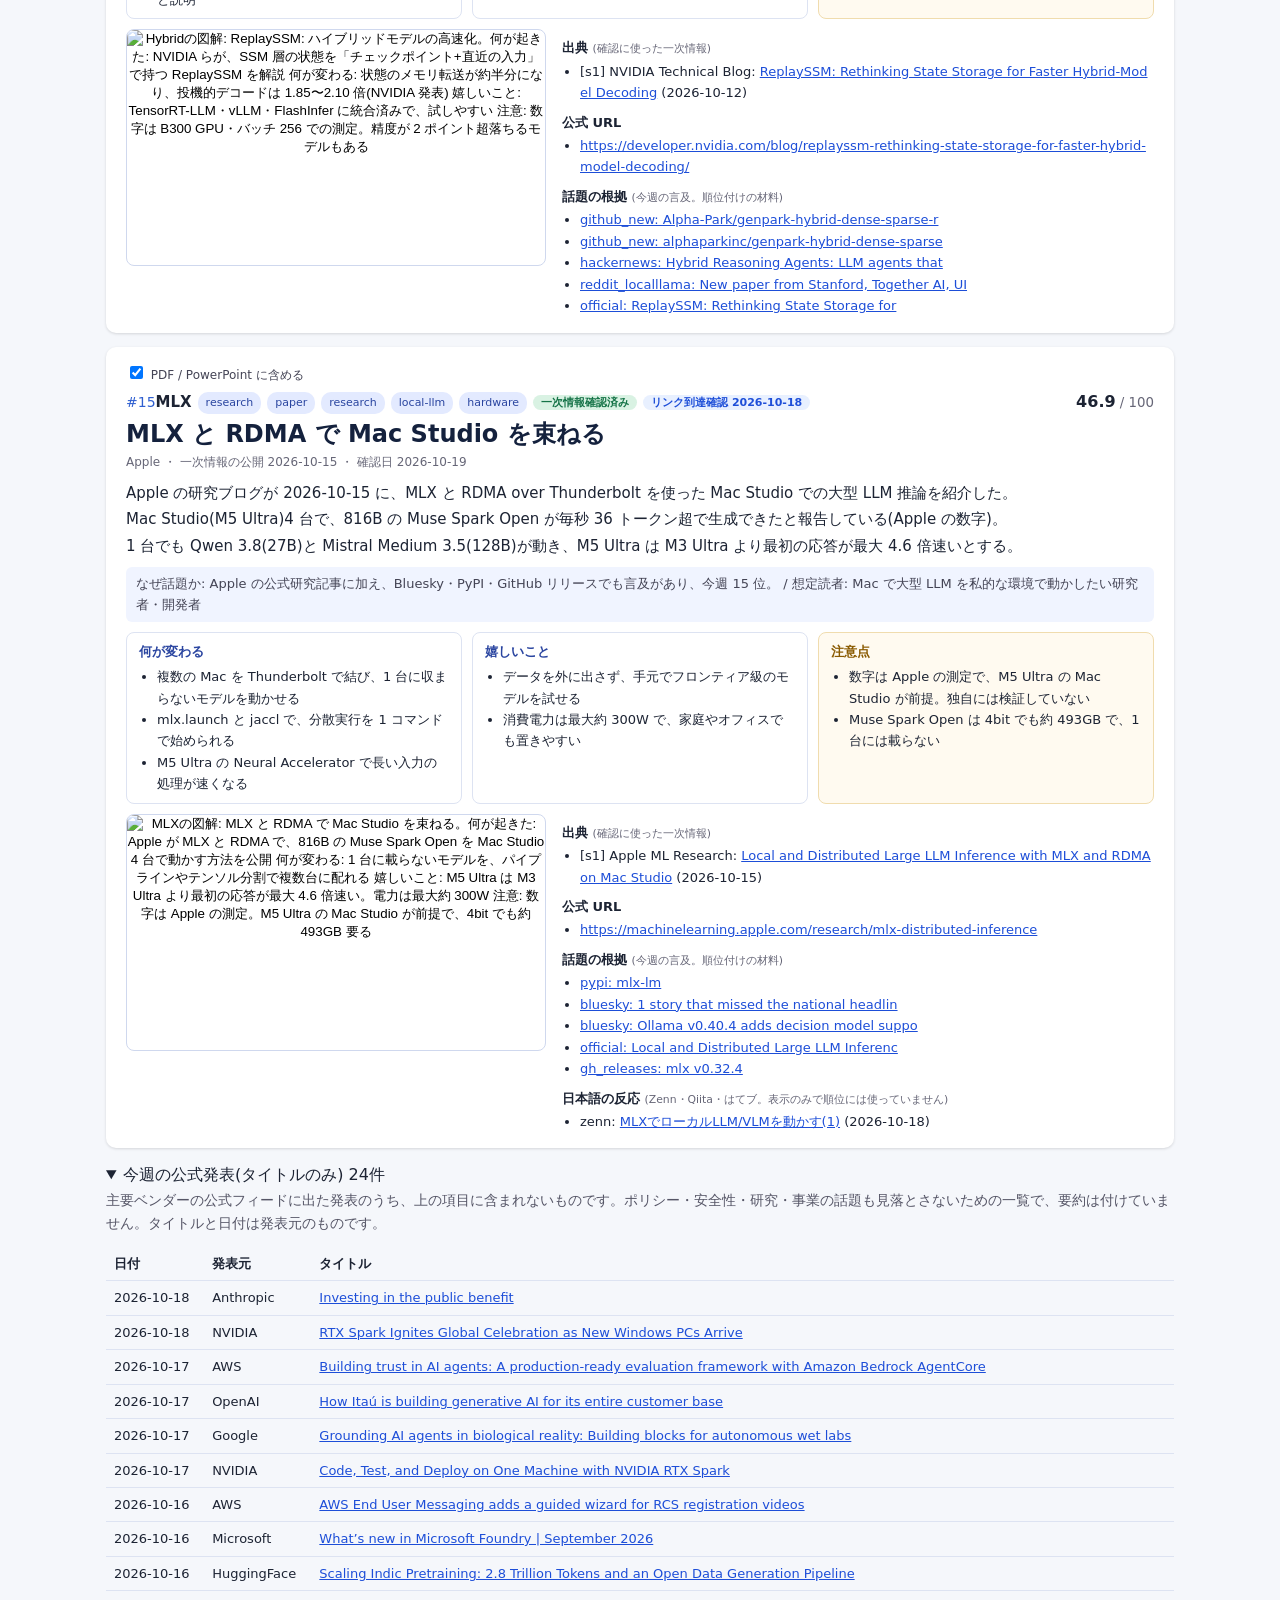
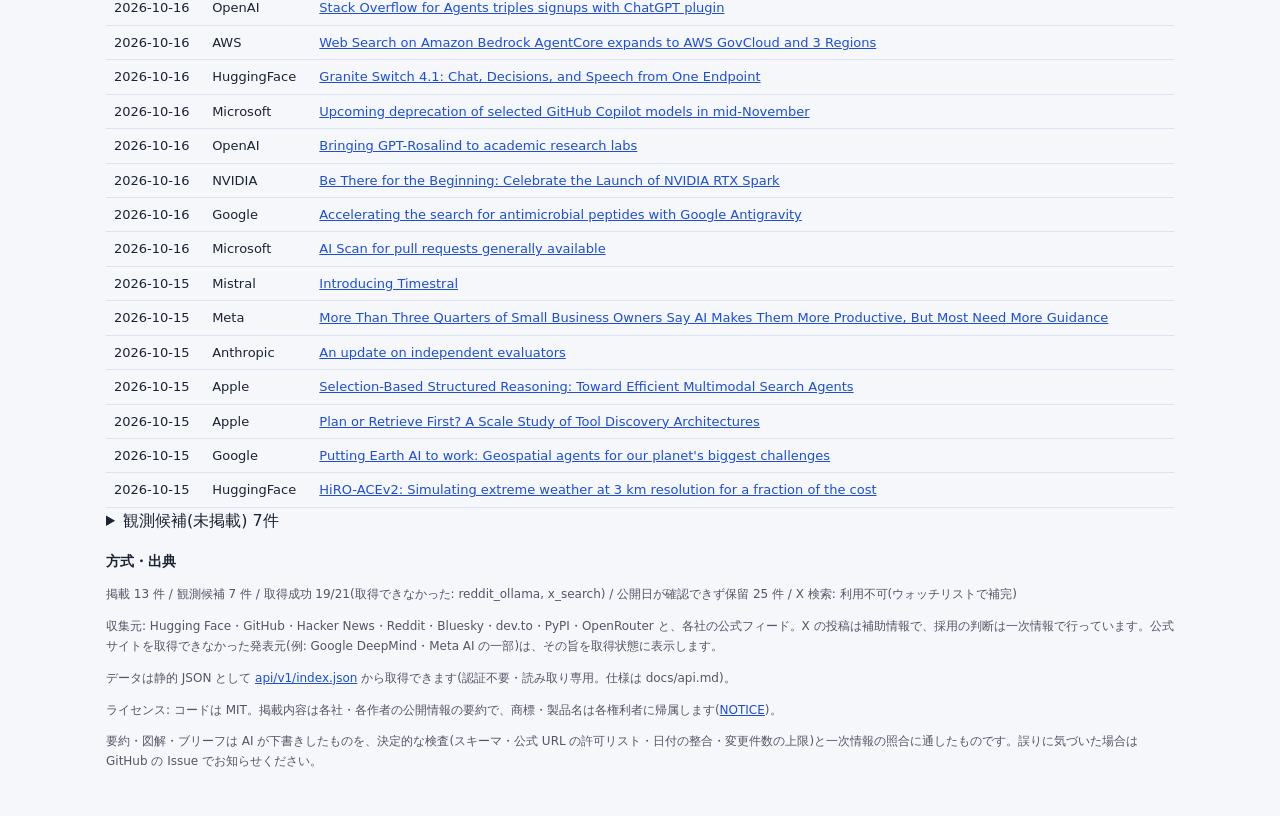
==== commit 794c865f: "Wording: the digest updates twice a week" ====
--- a/site/index.html
+++ b/site/index.html
@@ -3,8 +3,8 @@
 <head>
 <meta charset="utf-8">
 <meta name="viewport" content="width=device-width, initial-scale=1">
-<title>AI Trend Radar - 週次 AI トレンド・ダイジェスト</title>
-<meta name="description" content="過去1週間の AI・ローカル LLM の新製品・モデル・リリースを、公式の一次情報で確認して日本語で整理した週次ダイジェスト。">
+<title>AI Trend Radar - AI トレンド・ダイジェスト(週 2 回更新)</title>
+<meta name="description" content="過去1週間の AI・ローカル LLM の新製品・モデル・リリースを、公式の一次情報で確認して日本語で整理したダイジェスト。毎週月曜と木曜に更新します。">
 <link rel="stylesheet" href="style.css">
 </head>
 <body>
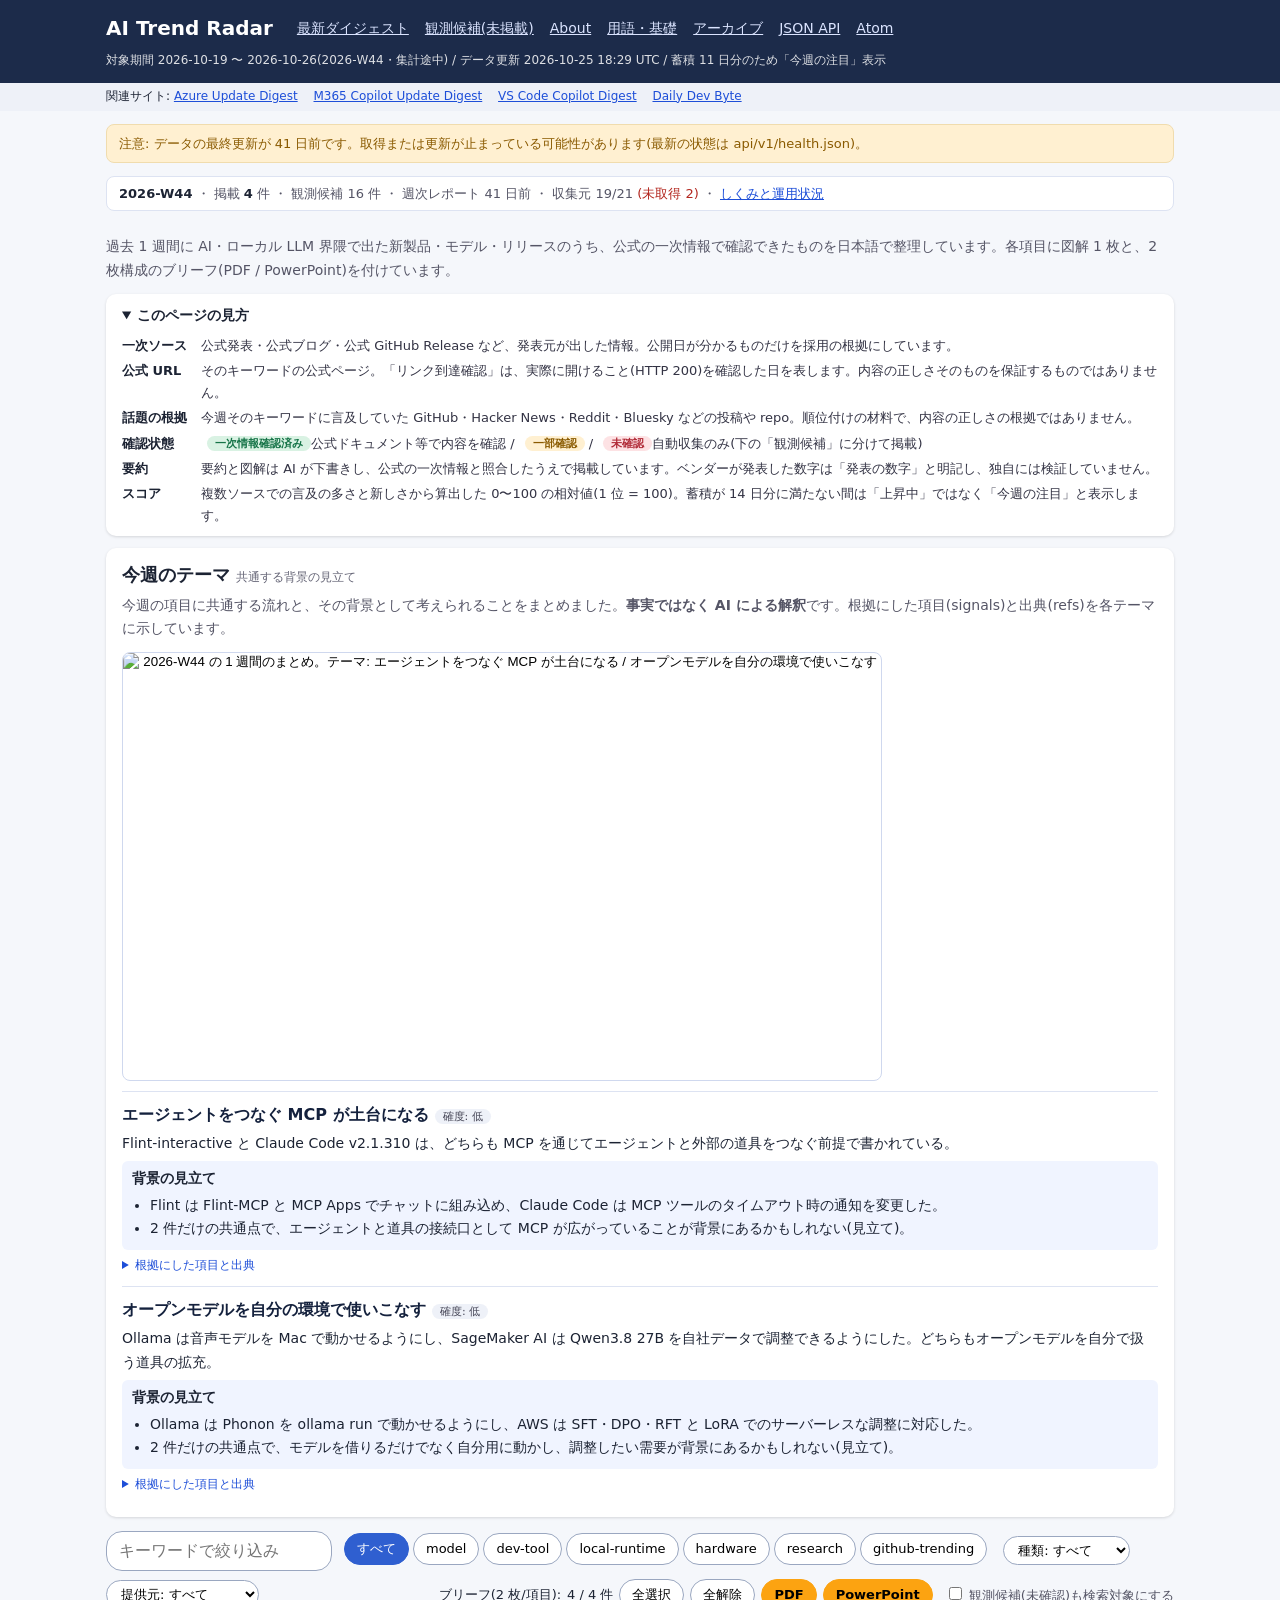
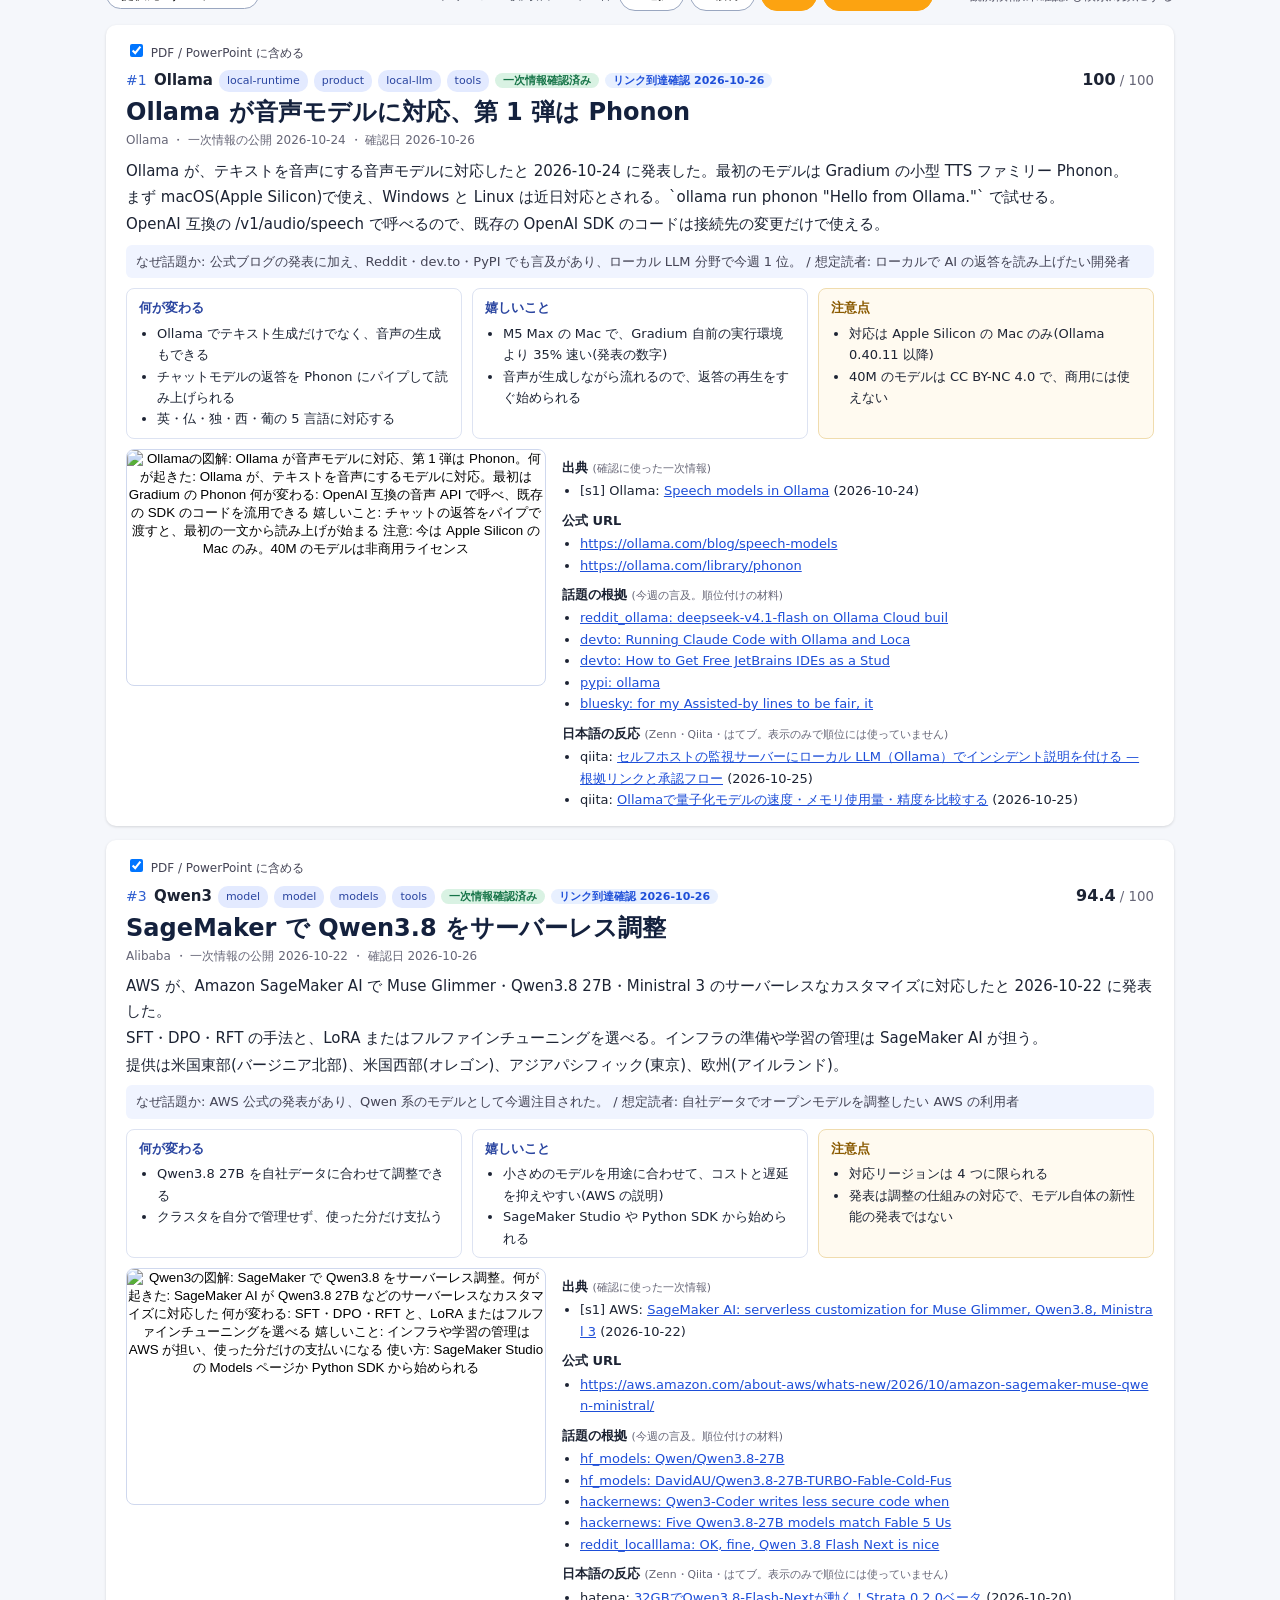
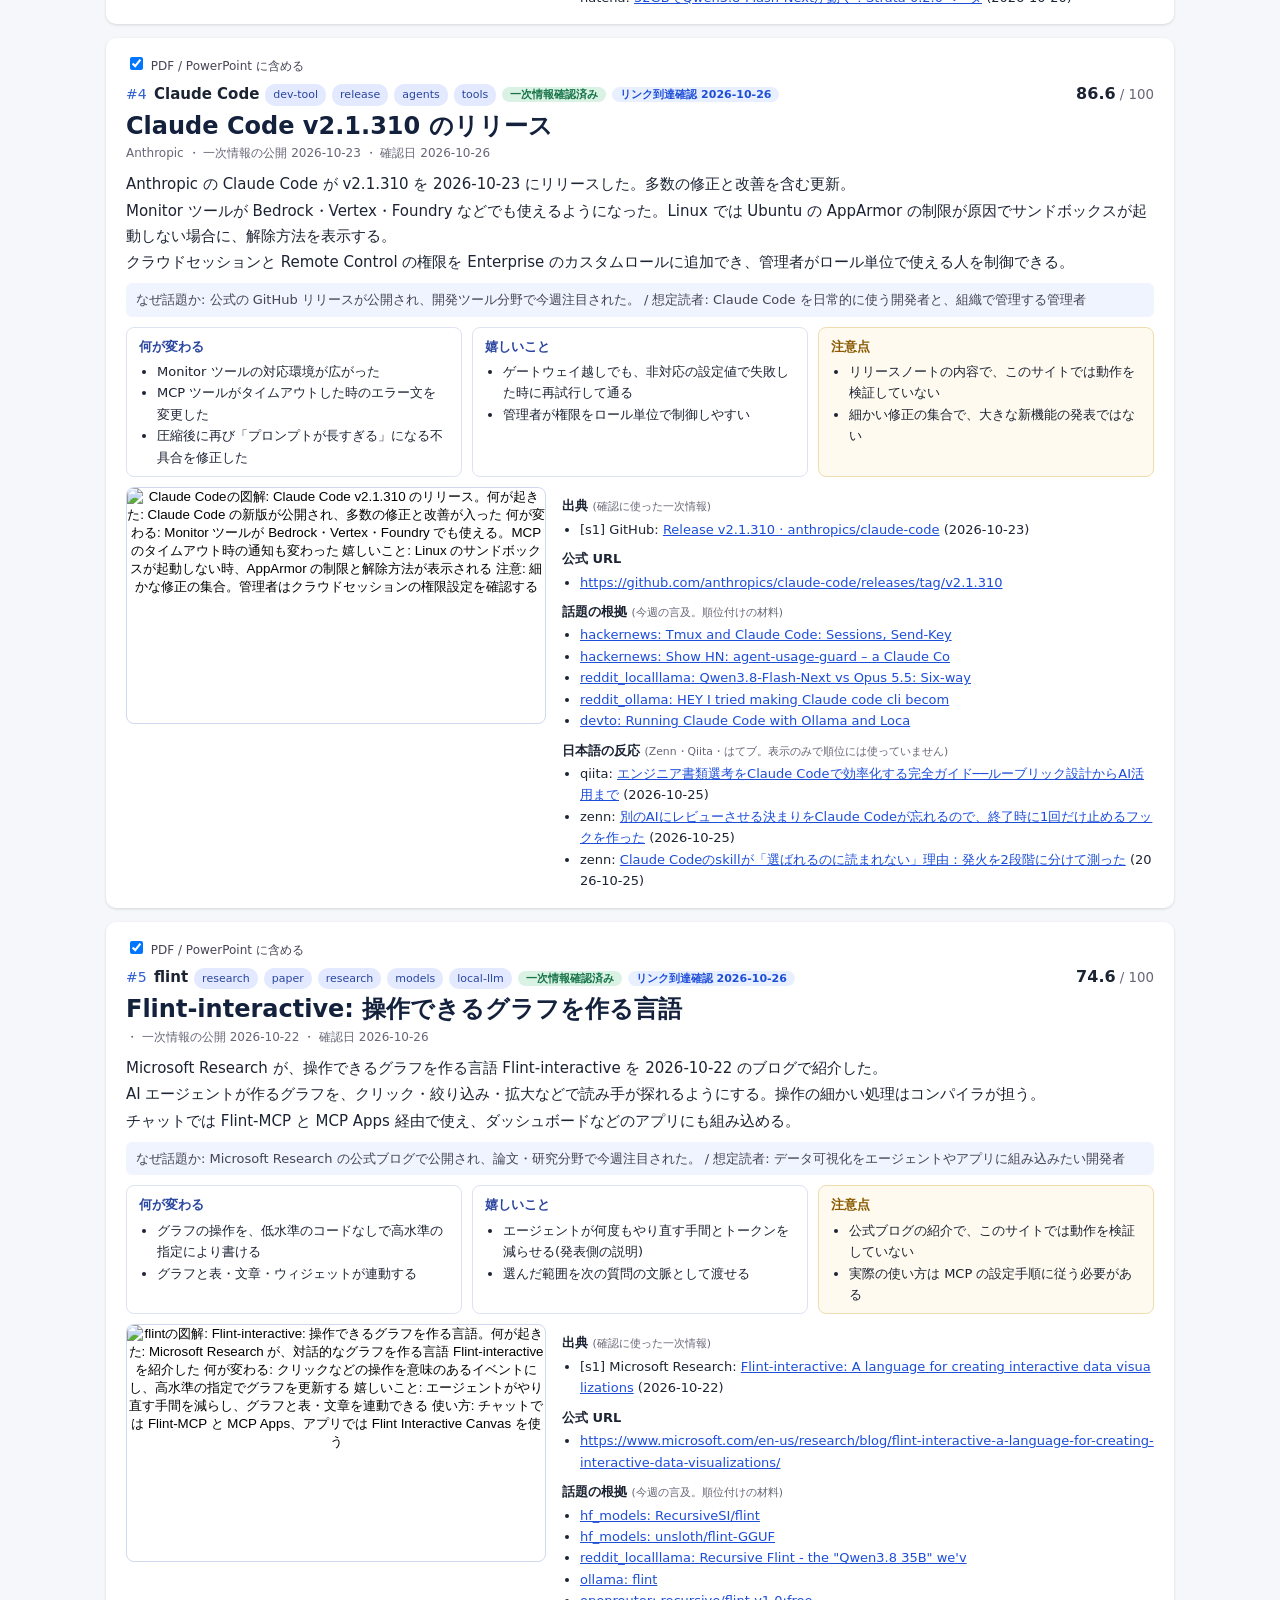
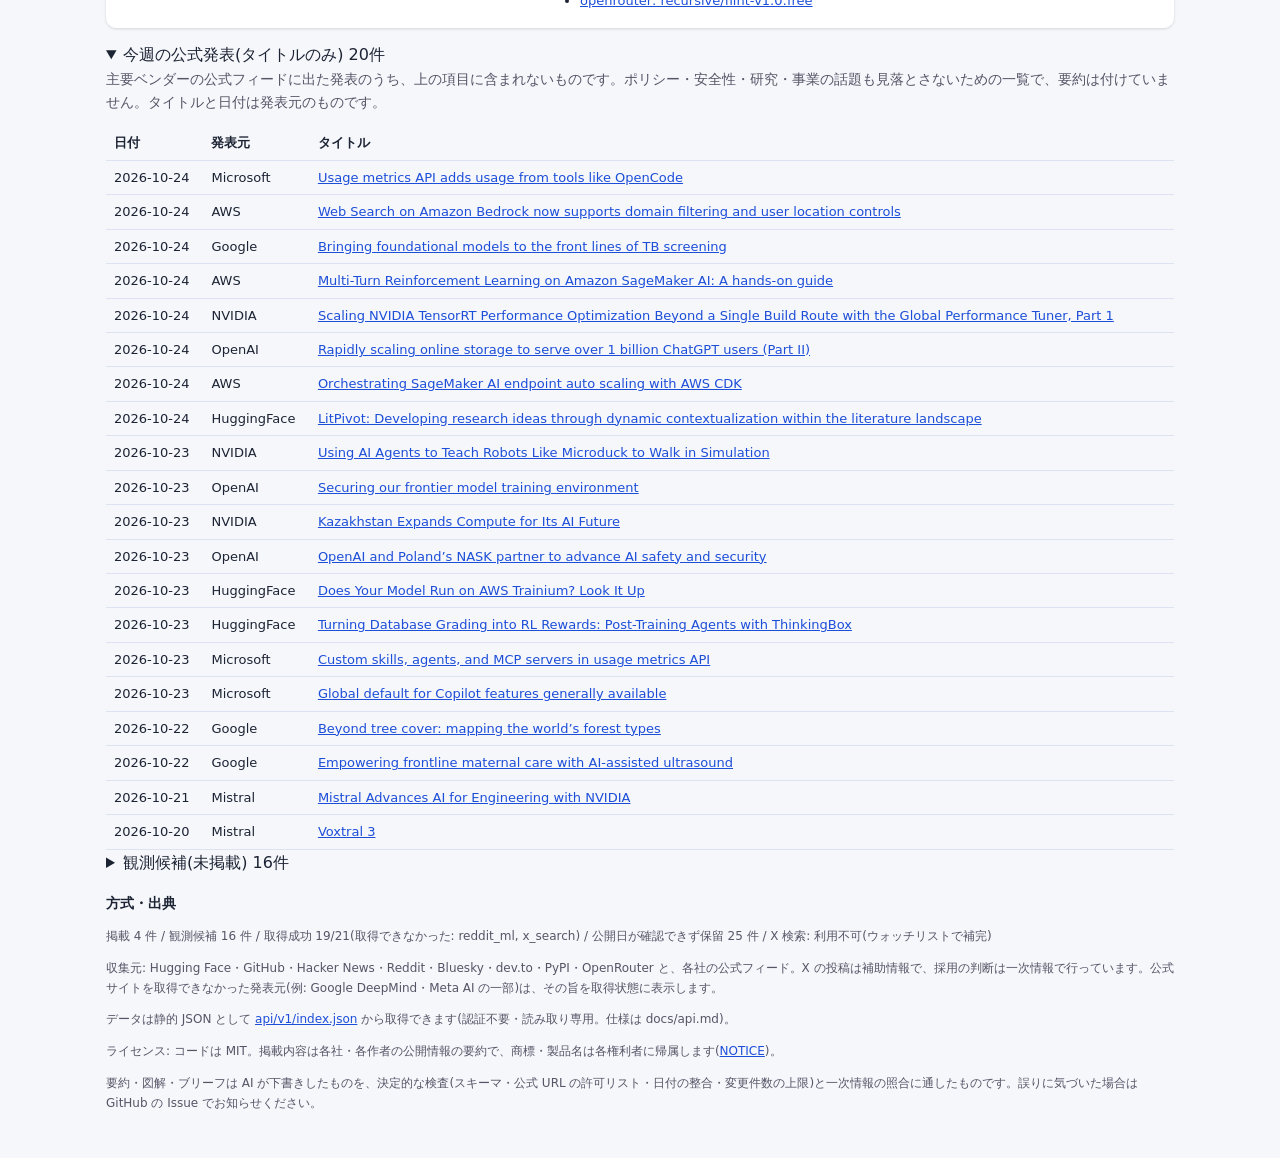
==== commit 5ca2c6b6: "Add prev / next week navigation to the top page and every week page" ====
--- a/site/index.html
+++ b/site/index.html
@@ -6,6 +6,7 @@
 <title>AI Trend Radar - AI トレンド・ダイジェスト(週 2 回更新)</title>
 <meta name="description" content="過去1週間の AI・ローカル LLM の新製品・モデル・リリースを、公式の一次情報で確認して日本語で整理したダイジェスト。毎週月曜と木曜に更新します。">
 <link rel="stylesheet" href="style.css">
+<link rel="icon" href="data:image/svg+xml,%3Csvg xmlns=%27http://www.w3.org/2000/svg%27 viewBox=%270 0 32 32%27%3E%3Crect width=%2732%27 height=%2732%27 rx=%276%27 fill=%27%231c2b4a%27/%3E%3Ccircle cx=%2716%27 cy=%2716%27 r=%276%27 fill=%27none%27 stroke=%27%23fff%27 stroke-width=%272%27/%3E%3Ccircle cx=%2716%27 cy=%2716%27 r=%272%27 fill=%27%232f5fd0%27/%3E%3C/svg%3E">
 </head>
 <body>
 <header class="site-header"><div class="wrap">
@@ -16,6 +17,7 @@
 <div class="demo-nav" aria-label="関連サイト"><div class="wrap"><span>関連サイト:</span> <a href="https://aktsmm.github.io/azure-update-digest/">Azure Update Digest</a> <a href="https://aktsmm.github.io/m365-copilot-update-digest/">M365 Copilot Update Digest</a> <a href="https://aktsmm.github.io/vscode-copilot-digest/index.html">VS Code Copilot Digest</a> <a href="https://aktsmm.github.io/daily-dev-byte/">Daily Dev Byte</a></div></div>
 <main class="wrap" id="top">
   <p class="statusbar" id="statusbar" role="status"></p>
+  <nav class="weeknav" id="weeknav" aria-label="週の切り替え" hidden></nav>
   <p class="lead">過去 1 週間に AI・ローカル LLM 界隈で出た新製品・モデル・リリースのうち、公式の一次情報で確認できたものを日本語で整理しています。各項目に図解 1 枚と、2 枚構成のブリーフ(PDF / PowerPoint)を付けています。</p>
   <details class="guide" open>
     <summary>このページの見方</summary>
--- a/site/style.css
+++ b/site/style.css
@@ -75,3 +75,4 @@
 
 .card h2 a.tl{color:inherit;text-decoration:none}.card h2 a.tl:hover{text-decoration:underline}
 .statusbar{font-size:13px;color:var(--muted);background:#fff;border:1px solid var(--line);border-radius:8px;padding:6px 12px;margin:0 0 12px}.statusbar b{color:var(--ink)}.statusbar .ng{color:#b3261e}ol.how li{margin:6px 0}
+.weeknav{display:flex;flex-wrap:wrap;gap:6px 14px;align-items:center;font-size:13px;margin:0 0 12px}.weeknav .off{color:#9aa}.weeknav .here{font-weight:700}.weeknav .all{margin-left:auto;color:var(--muted)}.weeknav .all b{color:var(--ink)}
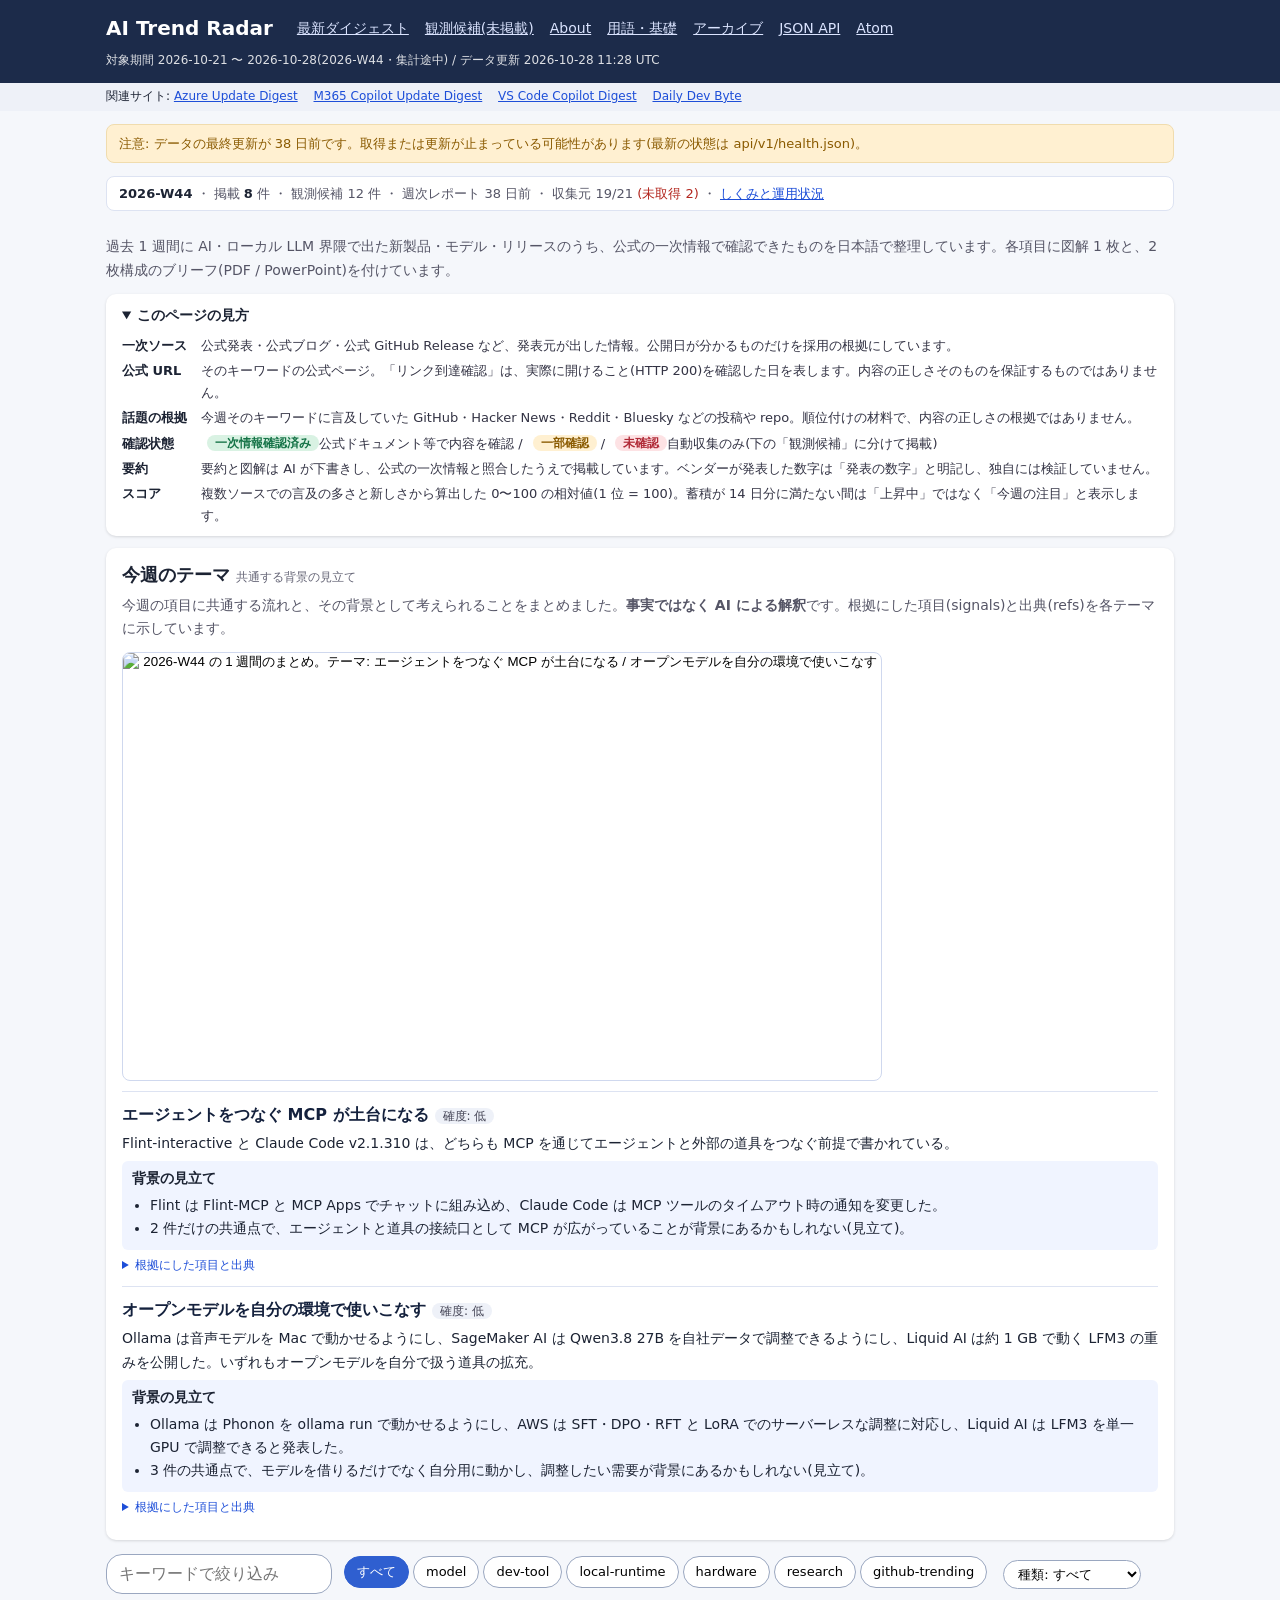
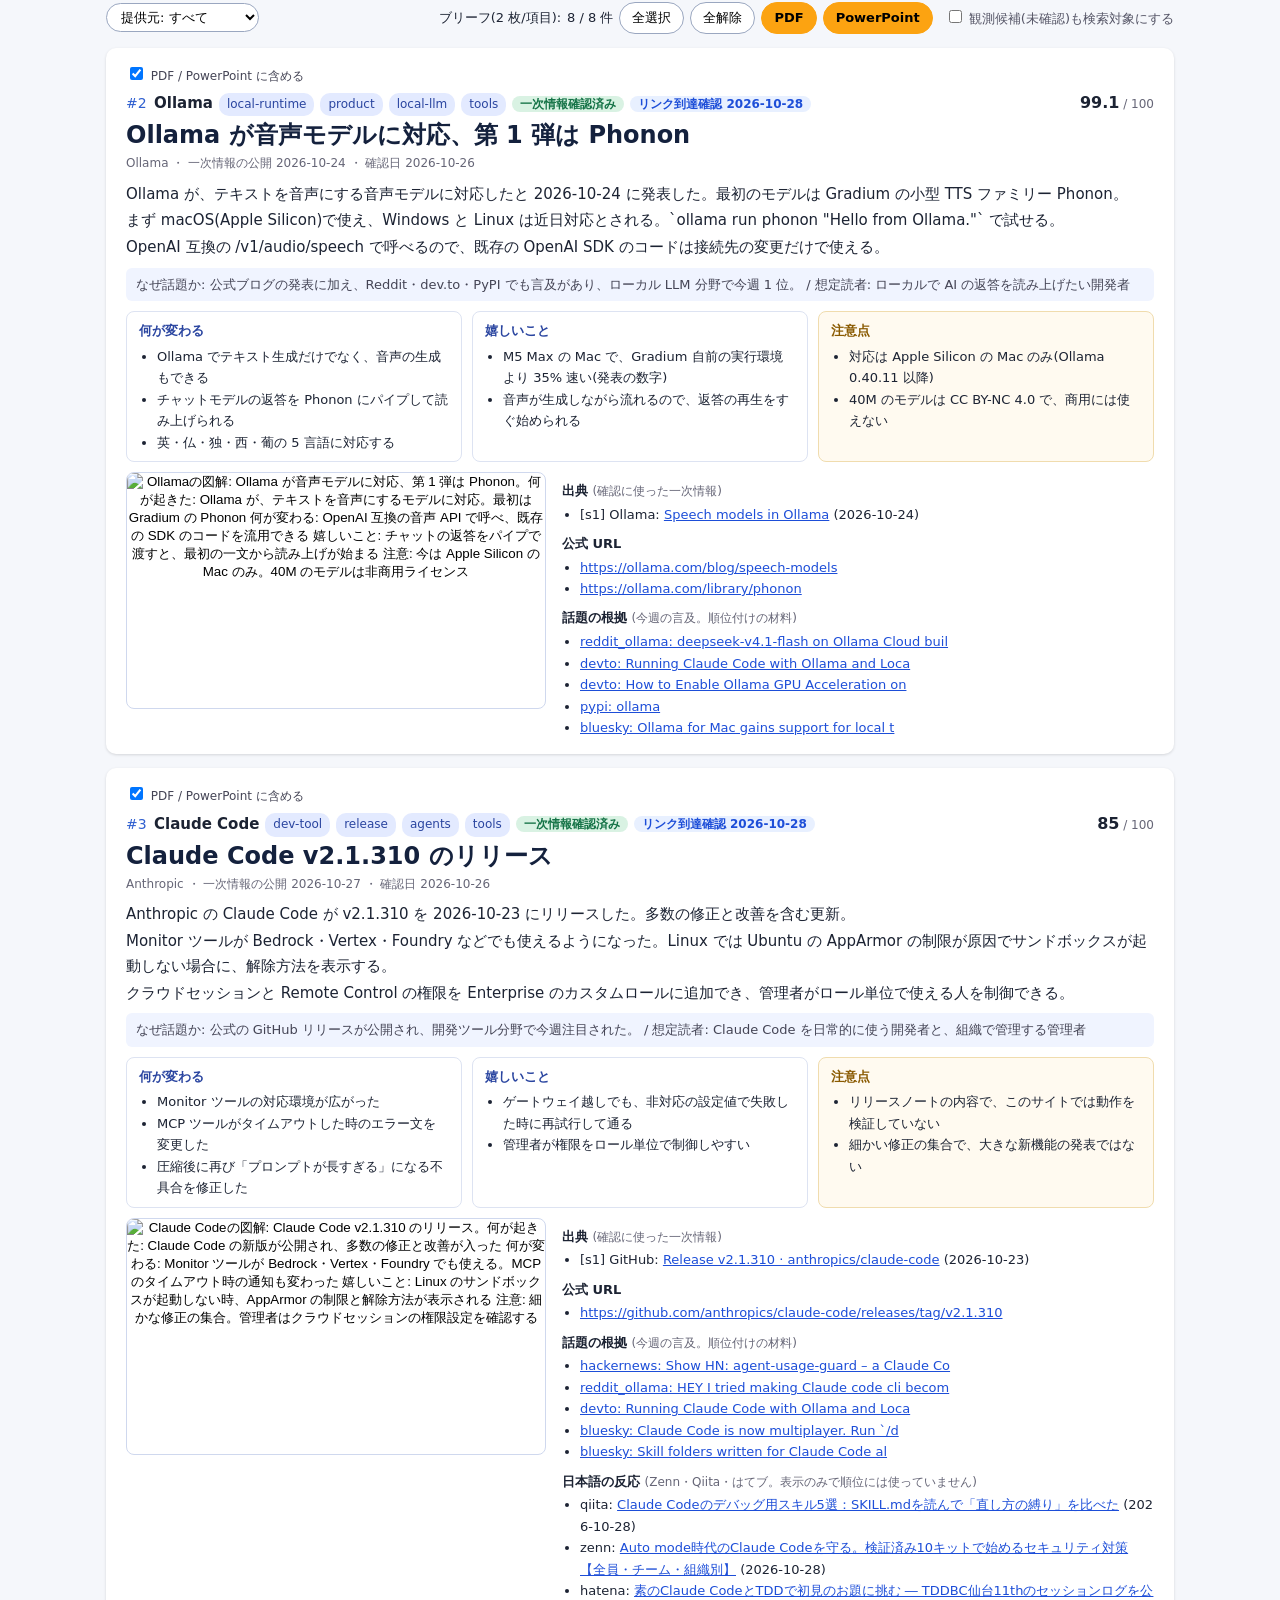
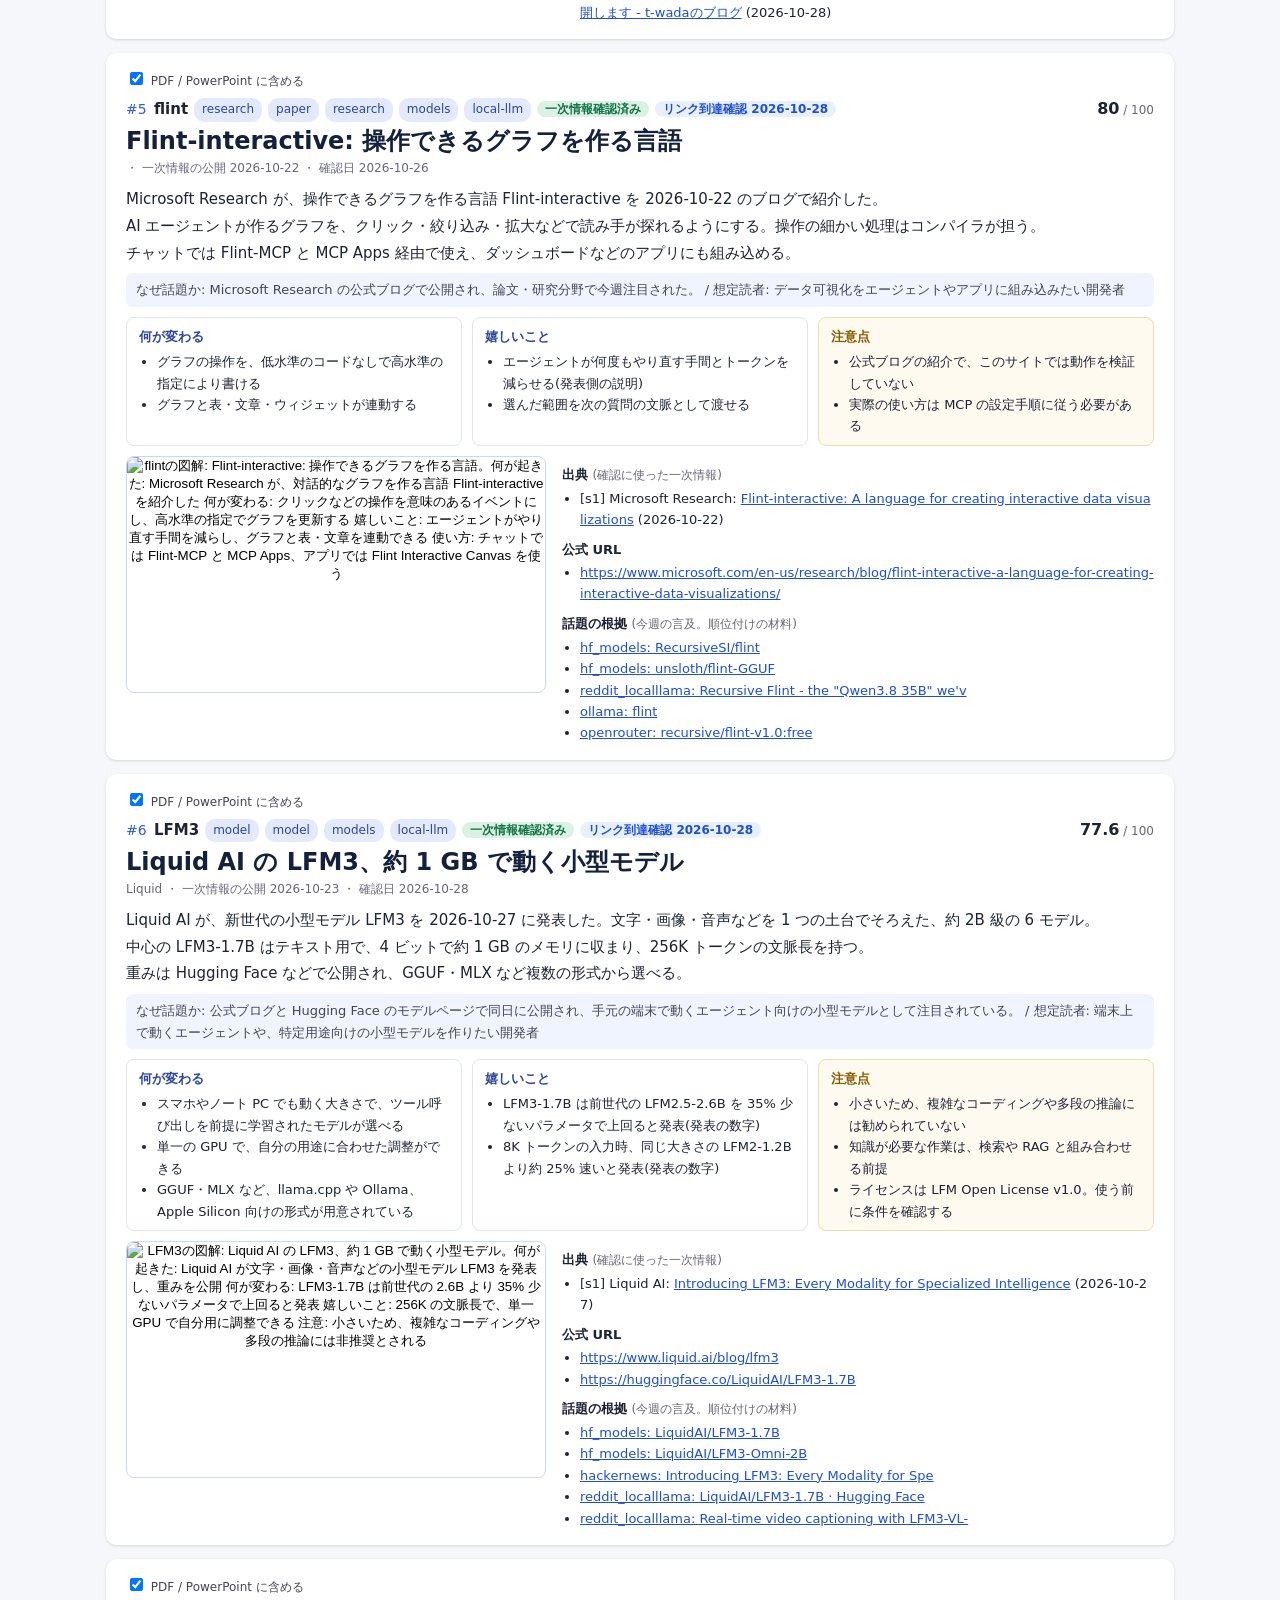
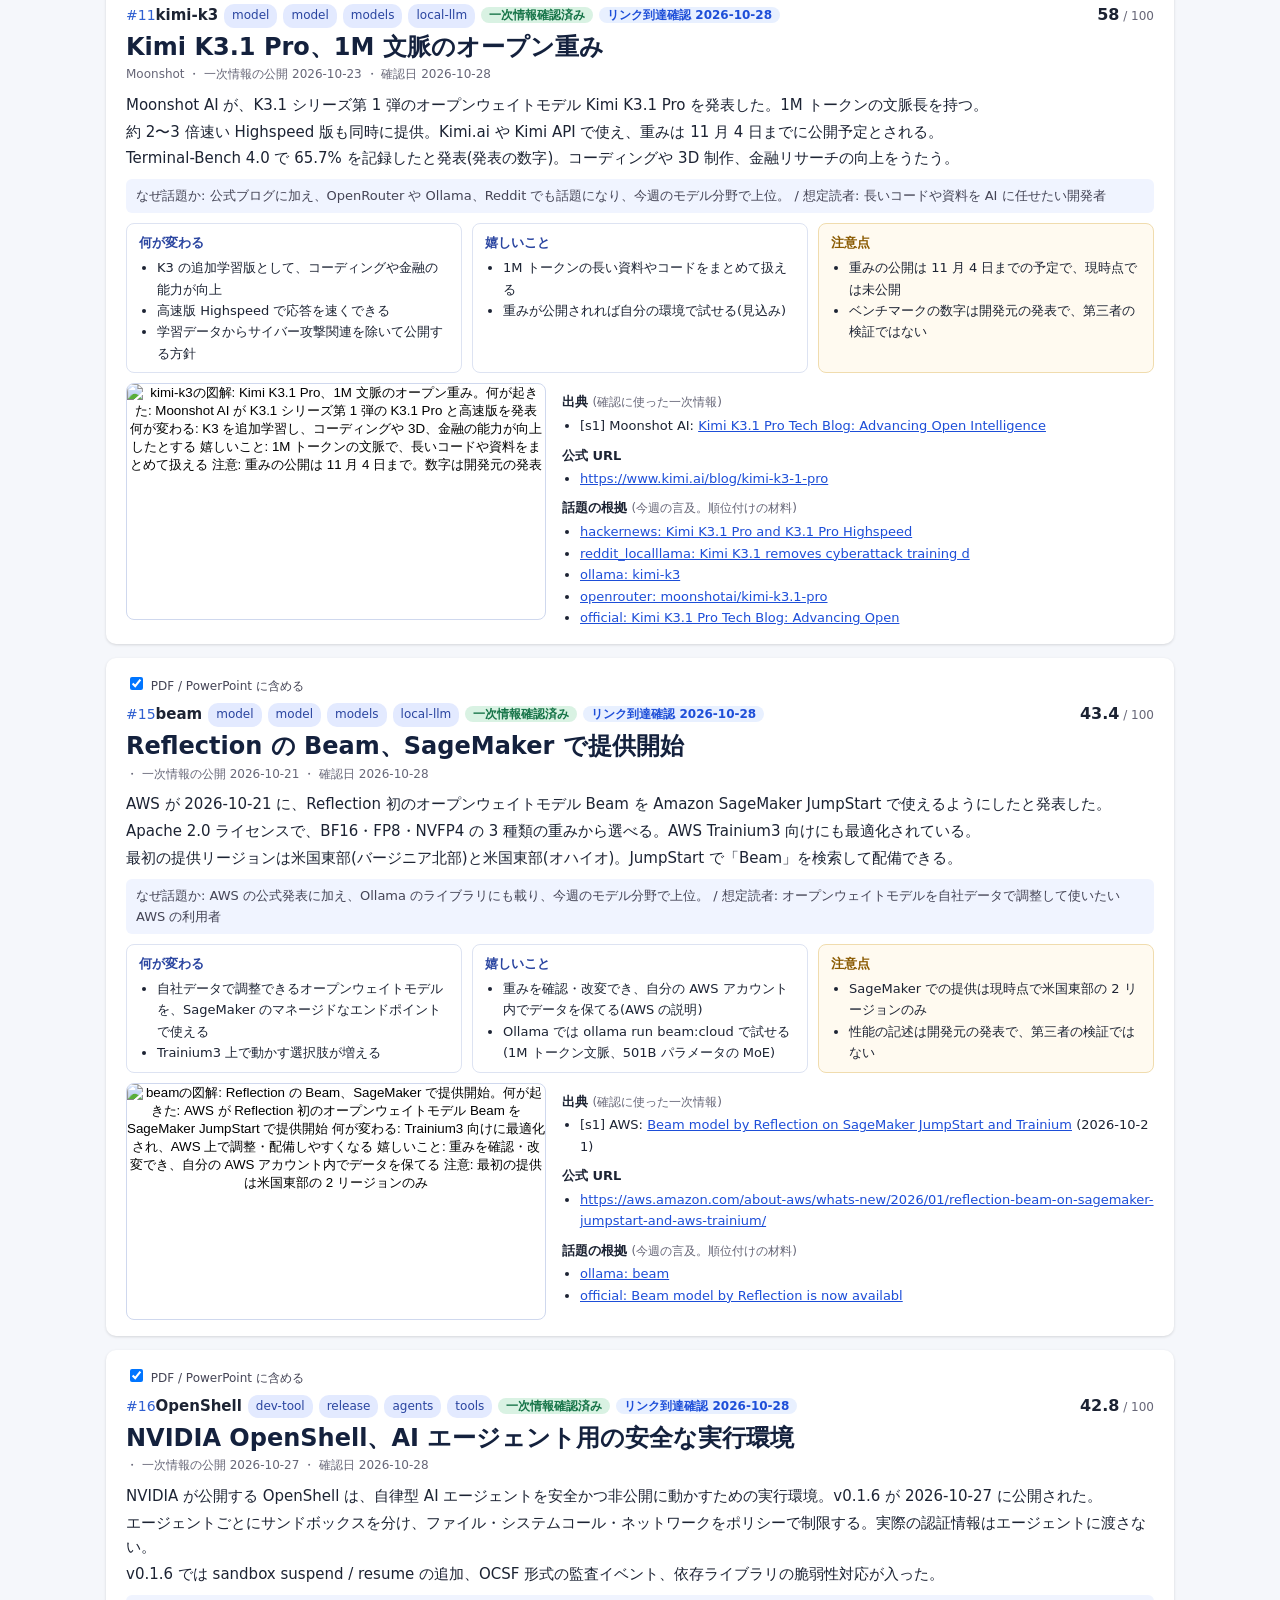
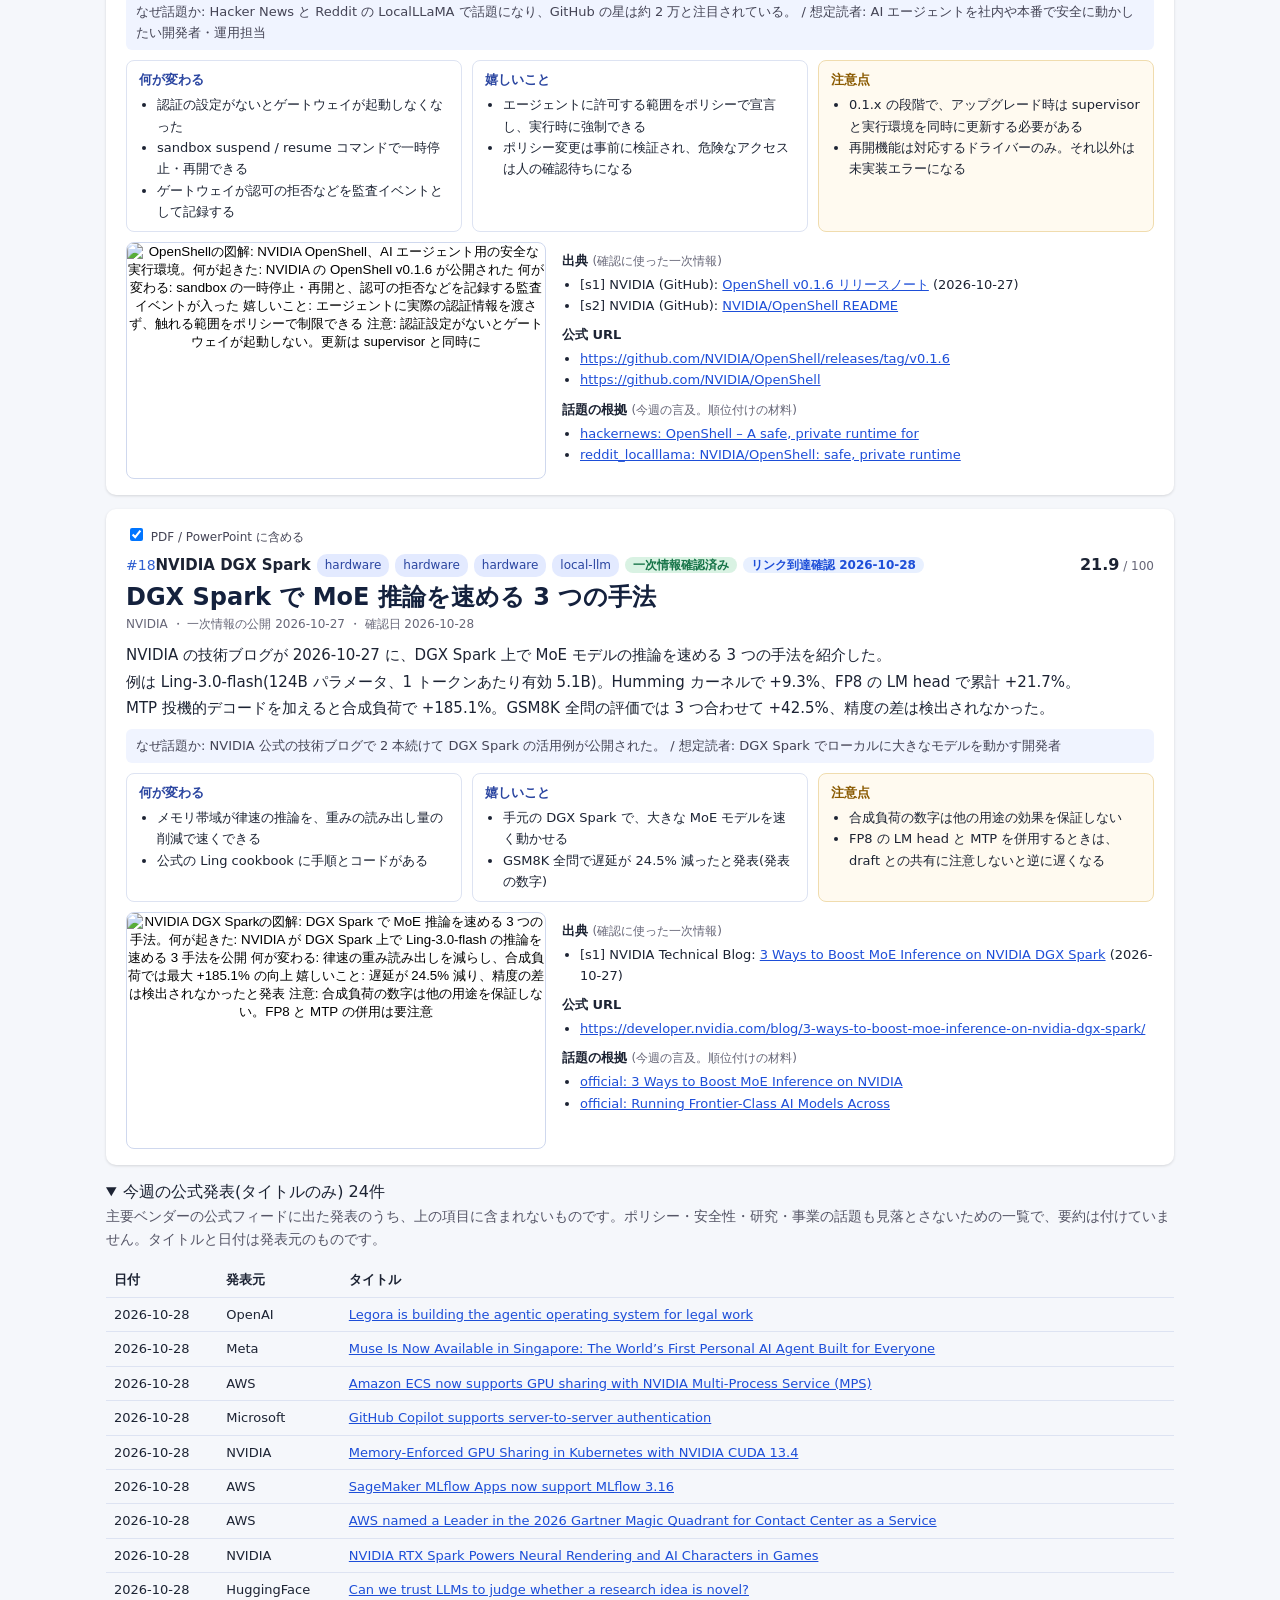
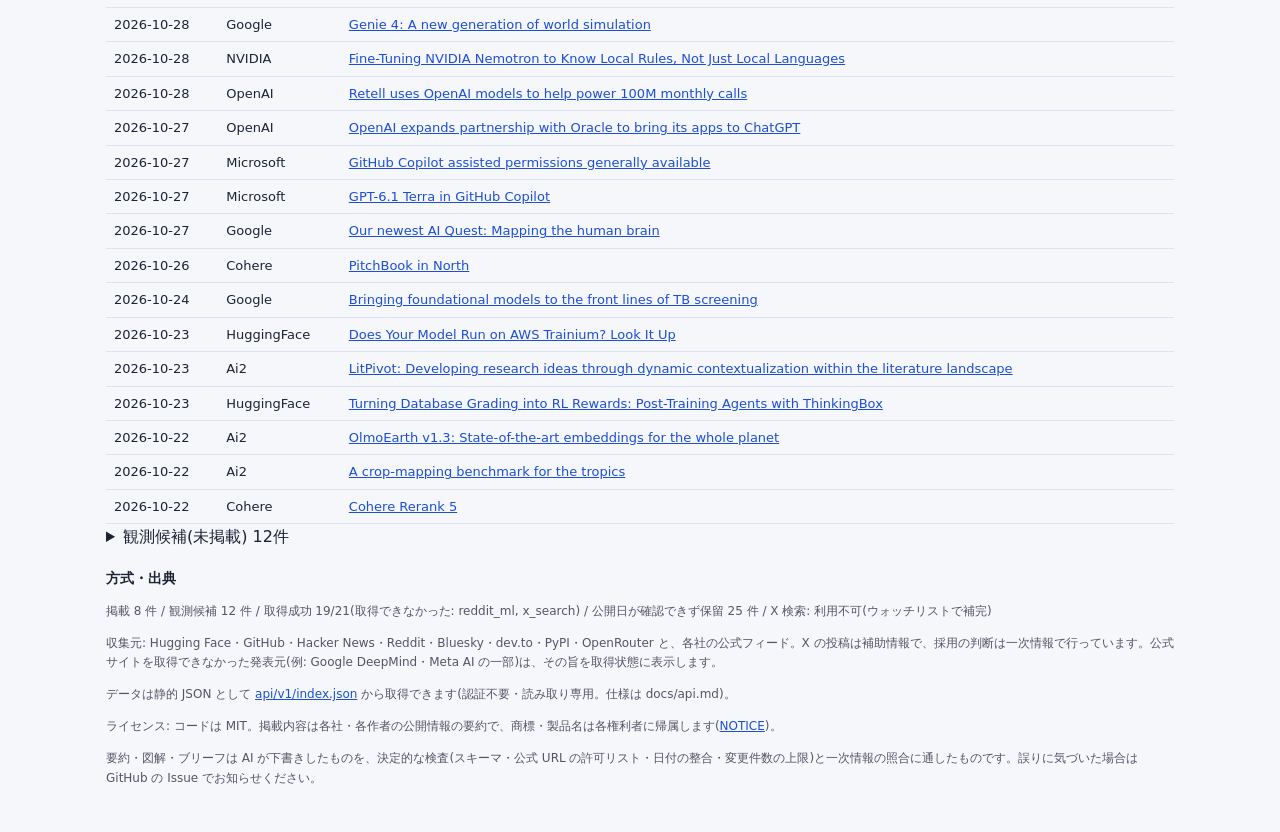
==== commit 7e288bac: "a11y: one h1 per page, skip link, min 12px text, guards" ====
--- a/site/index.html
+++ b/site/index.html
@@ -9,6 +9,7 @@
 <link rel="icon" href="data:image/svg+xml,%3Csvg xmlns=%27http://www.w3.org/2000/svg%27 viewBox=%270 0 32 32%27%3E%3Crect width=%2732%27 height=%2732%27 rx=%276%27 fill=%27%231c2b4a%27/%3E%3Ccircle cx=%2716%27 cy=%2716%27 r=%276%27 fill=%27none%27 stroke=%27%23fff%27 stroke-width=%272%27/%3E%3Ccircle cx=%2716%27 cy=%2716%27 r=%272%27 fill=%27%232f5fd0%27/%3E%3C/svg%3E">
 </head>
 <body>
+<a class="skip" href="#top">本文へ移動</a>
 <header class="site-header"><div class="wrap">
   <a class="brand" href="#top">AI Trend Radar</a>
   <nav aria-label="メニュー"><a href="#latest">最新ダイジェスト</a><a href="#cands">観測候補(未掲載)</a><a href="about.html">About</a><a href="glossary.html">用語・基礎</a><a href="archive.html">アーカイブ</a><a href="api/v1/index.json">JSON API</a><a href="feed.xml">Atom</a></nav>
@@ -16,6 +17,7 @@
 </div></header>
 <div class="demo-nav" aria-label="関連サイト"><div class="wrap"><span>関連サイト:</span> <a href="https://aktsmm.github.io/azure-update-digest/">Azure Update Digest</a> <a href="https://aktsmm.github.io/m365-copilot-update-digest/">M365 Copilot Update Digest</a> <a href="https://aktsmm.github.io/vscode-copilot-digest/index.html">VS Code Copilot Digest</a> <a href="https://aktsmm.github.io/daily-dev-byte/">Daily Dev Byte</a></div></div>
 <main class="wrap" id="top">
+  <h1 class="sr-only">AI トレンド・ダイジェスト(週 2 回更新)</h1>
   <p class="statusbar" id="statusbar" role="status"></p>
   <nav class="weeknav" id="weeknav" aria-label="週の切り替え" hidden></nav>
   <p class="lead">過去 1 週間に AI・ローカル LLM 界隈で出た新製品・モデル・リリースのうち、公式の一次情報で確認できたものを日本語で整理しています。各項目に図解 1 枚と、2 枚構成のブリーフ(PDF / PowerPoint)を付けています。</p>
--- a/site/style.css
+++ b/site/style.css
@@ -23,9 +23,9 @@
   .kicker{font-size:14px;line-height:1.8;padding-right:90px} .kicker strong{font-size:15px}
   .card h2{margin:2px 0 0;font-size:24px;line-height:1.35;font-weight:800;color:#14213d}
   .rank{display:inline-block;min-width:28px;color:var(--blue)}
-  .tag{display:inline-block;font-size:11px;padding:1px 8px;border-radius:10px;background:#e3eaff;color:#2a45a0;margin-left:6px;vertical-align:middle;font-weight:400}
+  .tag{display:inline-block;font-size:12px;padding:1px 8px;border-radius:10px;background:#e3eaff;color:#2a45a0;margin-left:6px;vertical-align:middle;font-weight:400}
   .score{float:right;font-weight:600} .score small{font-weight:400;color:#667}
-  .badge{font-size:11px;padding:1px 8px;border-radius:10px;margin-left:6px;font-weight:600;vertical-align:middle;white-space:nowrap}
+  .badge{font-size:12px;padding:1px 8px;border-radius:10px;margin-left:6px;font-weight:600;vertical-align:middle;white-space:nowrap}
   .badge.ok{background:#d9f2e3;color:#157347} .badge.part{background:#fff0d1;color:#8a5a00} .badge.no{background:#fde2e4;color:#b02a37} .badge.link{background:#e8f0ff;color:#1d4ed8}
   .sub{font-size:12px;color:#667;margin:2px 0 8px}
   .summary p{margin:2px 0;font-size:15px}
@@ -52,7 +52,7 @@
 .themes{background:#fff;border-radius:10px;padding:12px 16px;margin:0 0 14px;box-shadow:0 1px 3px #0002}
 .themes h2{margin:0 0 4px;font-size:18px} .themes h2 small{font-weight:400;color:#667;font-size:12px}
 .theme{border-top:1px solid var(--line);padding:10px 0;font-size:14px} .theme h3{margin:0 0 4px;font-size:16px;color:#14213d}
-.theme .conf{font-size:11px;padding:1px 8px;border-radius:10px;background:#eef1f8;color:#445;margin-left:6px;font-weight:400}
+.theme .conf{font-size:12px;padding:1px 8px;border-radius:10px;background:#eef1f8;color:#445;margin-left:6px;font-weight:400}
 .theme ul{margin:4px 0;padding-left:18px} .theme .bg{background:#f0f4ff;border-radius:6px;padding:6px 10px;margin:6px 0}
 .info.wide{width:100%;max-width:760px;margin:6px 0 10px}
 .theme details.ev summary{cursor:pointer;font-size:12px;color:#1d4ed8} .theme .chips .src{font-size:12px;color:#556;margin-left:6px}
@@ -76,3 +76,5 @@
 .card h2 a.tl{color:inherit;text-decoration:none}.card h2 a.tl:hover{text-decoration:underline}
 .statusbar{font-size:13px;color:var(--muted);background:#fff;border:1px solid var(--line);border-radius:8px;padding:6px 12px;margin:0 0 12px}.statusbar b{color:var(--ink)}.statusbar .ng{color:#b3261e}ol.how li{margin:6px 0}
 .weeknav{display:flex;flex-wrap:wrap;gap:6px 14px;align-items:center;font-size:13px;margin:0 0 12px}.weeknav .off{color:#9aa}.weeknav .here{font-weight:700}.weeknav .all{margin-left:auto;color:var(--muted)}.weeknav .all b{color:var(--ink)}
+.sr-only{position:absolute;width:1px;height:1px;padding:0;margin:-1px;overflow:hidden;clip:rect(0,0,0,0);white-space:nowrap;border:0}.skip{position:absolute;left:8px;top:-48px;z-index:10;background:#fff;color:#1d4ed8;padding:8px 14px;border-radius:6px;border:2px solid #1d4ed8}.skip:focus{top:8px}
+small{font-size:12px}
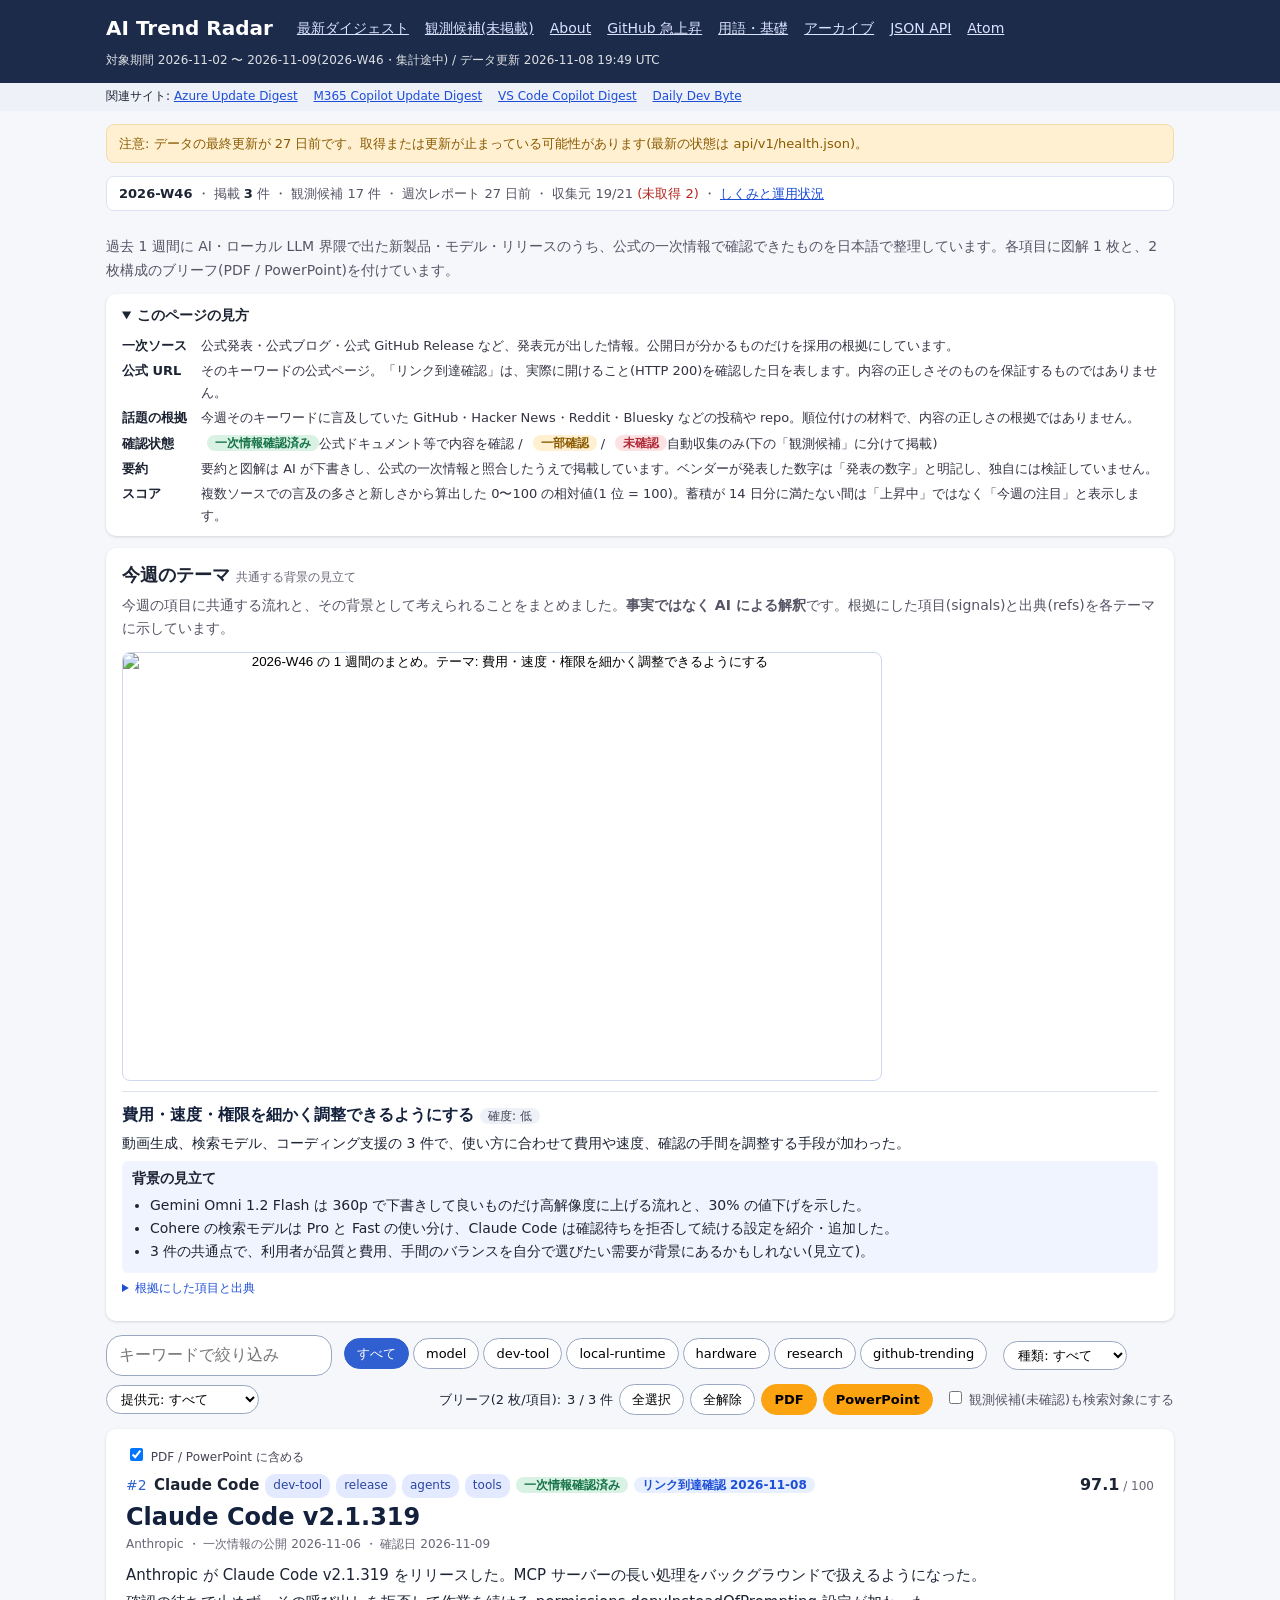
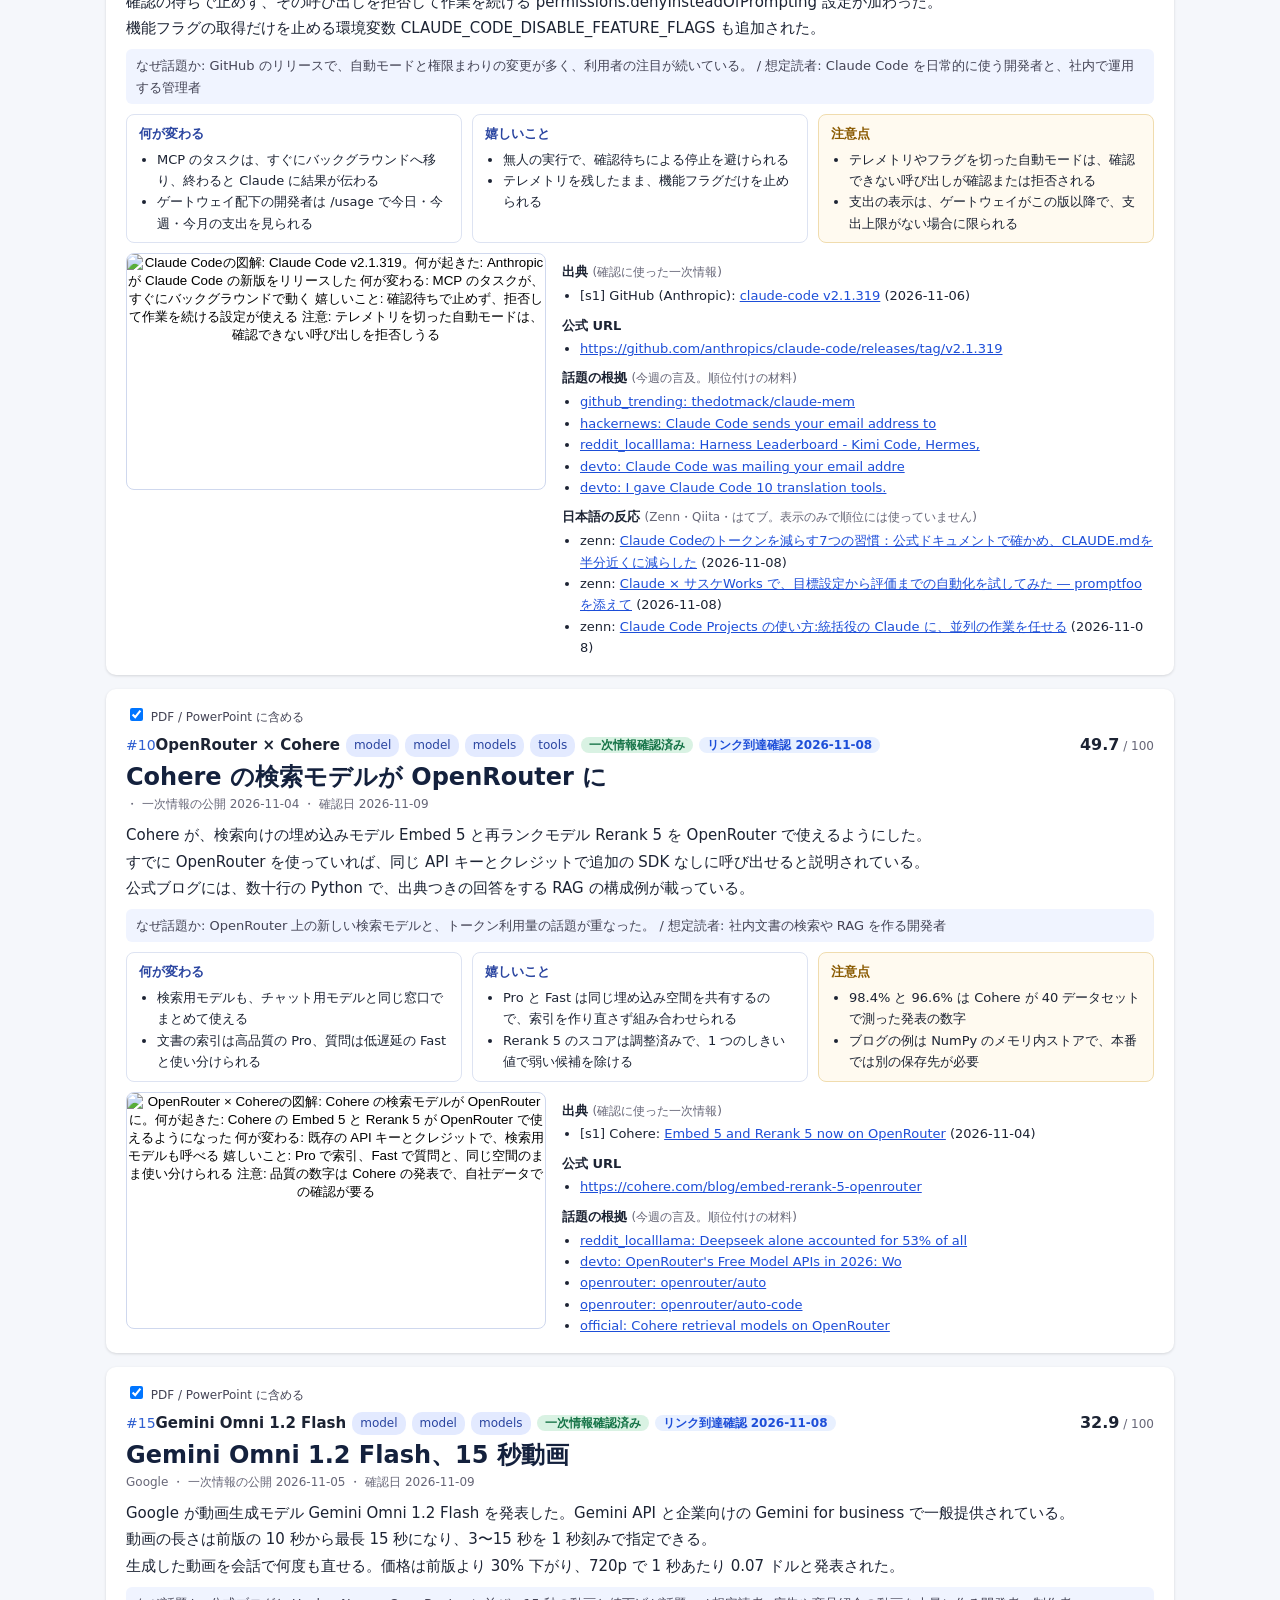
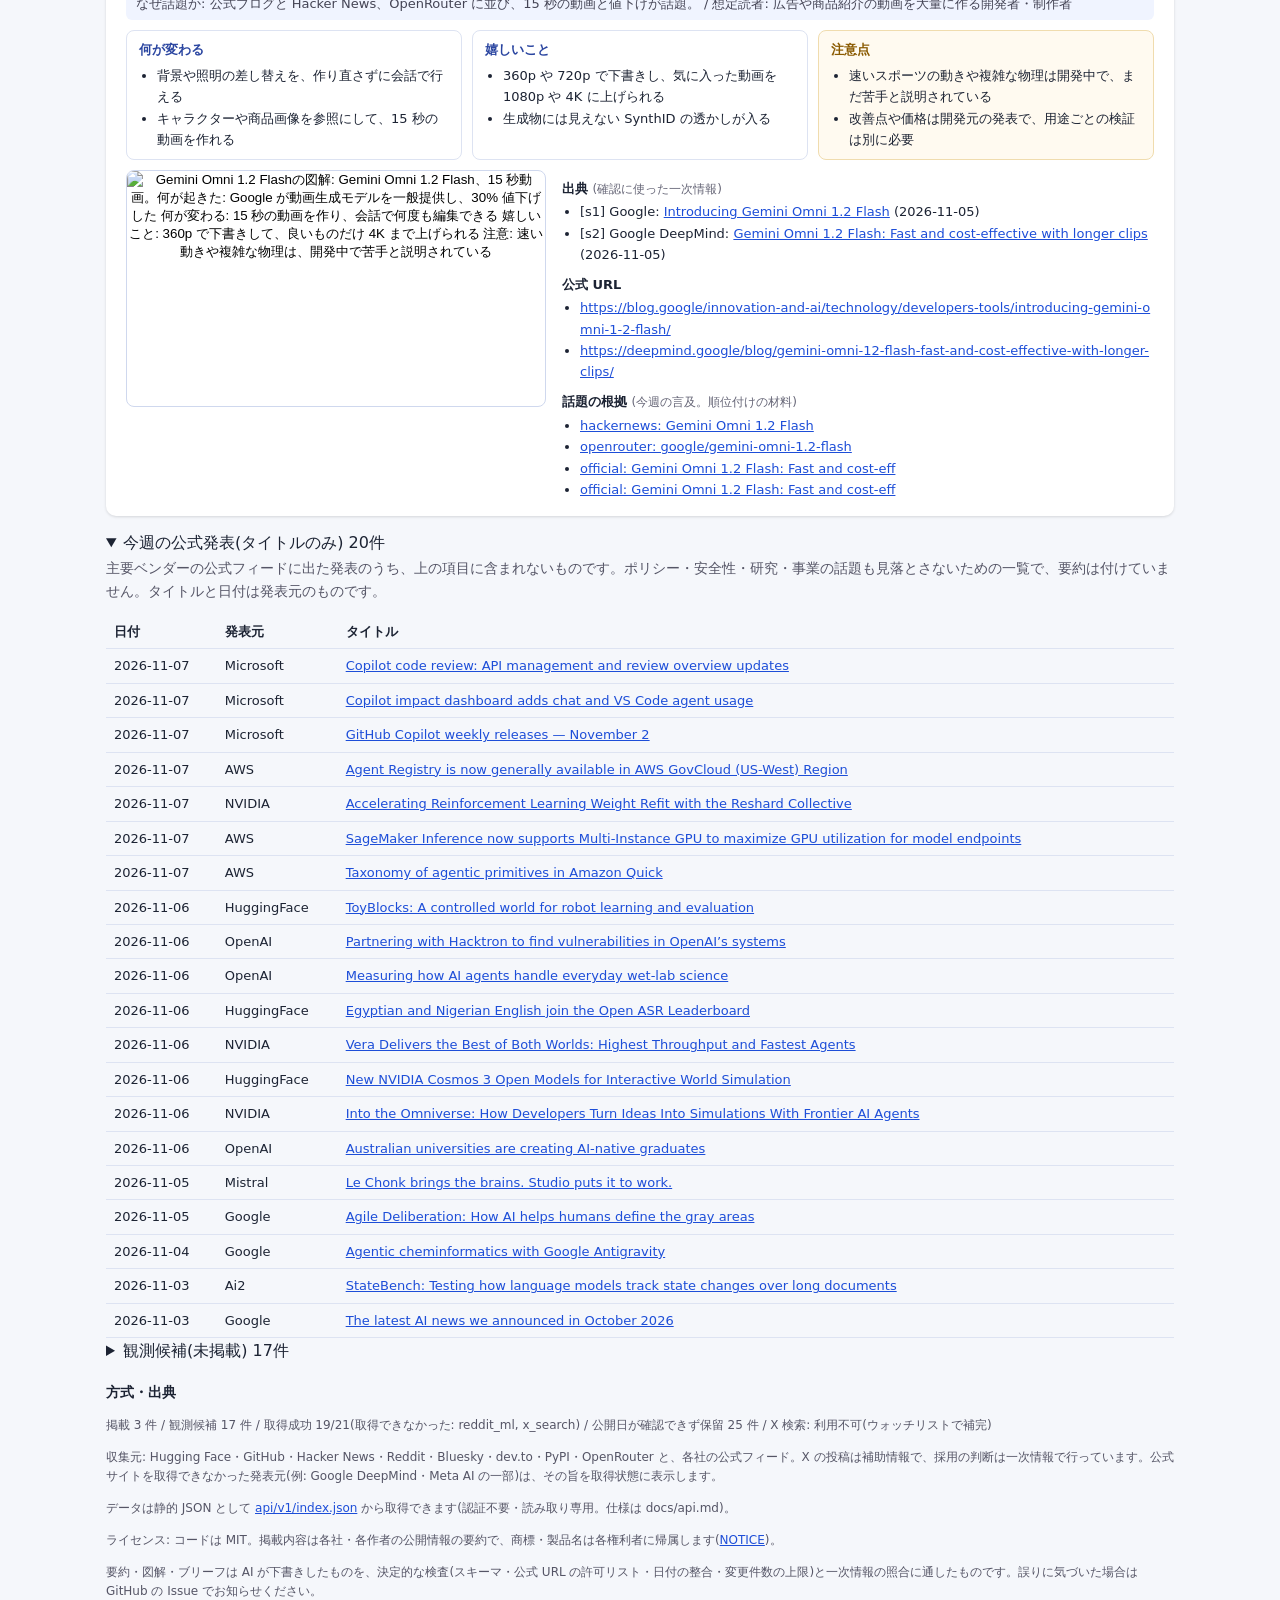
==== commit 79f0a946: "feat: weekly GitHub trending AI repos page (github.html, api/v1/github.json) \nAI-filtered GitHub Tr" ====
--- a/site/index.html
+++ b/site/index.html
@@ -12,7 +12,7 @@
 <a class="skip" href="#top">本文へ移動</a>
 <header class="site-header"><div class="wrap">
   <a class="brand" href="#top">AI Trend Radar</a>
-  <nav aria-label="メニュー"><a href="#latest">最新ダイジェスト</a><a href="#cands">観測候補(未掲載)</a><a href="about.html">About</a><a href="glossary.html">用語・基礎</a><a href="archive.html">アーカイブ</a><a href="api/v1/index.json">JSON API</a><a href="feed.xml">Atom</a></nav>
+  <nav aria-label="メニュー"><a href="#latest">最新ダイジェスト</a><a href="#cands">観測候補(未掲載)</a><a href="about.html">About</a><a href="github.html">GitHub 急上昇</a><a href="glossary.html">用語・基礎</a><a href="archive.html">アーカイブ</a><a href="api/v1/index.json">JSON API</a><a href="feed.xml">Atom</a></nav>
   <div class="period" id="period"></div>
 </div></header>
 <div class="demo-nav" aria-label="関連サイト"><div class="wrap"><span>関連サイト:</span> <a href="https://aktsmm.github.io/azure-update-digest/">Azure Update Digest</a> <a href="https://aktsmm.github.io/m365-copilot-update-digest/">M365 Copilot Update Digest</a> <a href="https://aktsmm.github.io/vscode-copilot-digest/index.html">VS Code Copilot Digest</a> <a href="https://aktsmm.github.io/daily-dev-byte/">Daily Dev Byte</a></div></div>
--- a/site/style.css
+++ b/site/style.css
@@ -78,3 +78,10 @@
 .weeknav{display:flex;flex-wrap:wrap;gap:6px 14px;align-items:center;font-size:13px;margin:0 0 12px}.weeknav .off{color:#9aa}.weeknav .here{font-weight:700}.weeknav .all{margin-left:auto;color:var(--muted)}.weeknav .all b{color:var(--ink)}
 .sr-only{position:absolute;width:1px;height:1px;padding:0;margin:-1px;overflow:hidden;clip:rect(0,0,0,0);white-space:nowrap;border:0}.skip{position:absolute;left:8px;top:-48px;z-index:10;background:#fff;color:#1d4ed8;padding:8px 14px;border-radius:6px;border:2px solid #1d4ed8}.skip:focus{top:8px}
 small{font-size:12px}
+@media (pointer:coarse){nav a,.demo-nav a,button,select,summary,.chips button,.weeknav a,.dl a{min-height:44px;display:inline-flex;align-items:center}summary{display:list-item}input[type=checkbox]{width:26px;height:26px}table.cand a,.chips a,.src a{display:inline-block;padding:10px 8px}input[type=search],input[type=text],select{min-height:44px}}
+
+.gh-list{list-style:none;margin:0;padding:0}
+.gh-item{display:flex;gap:12px;align-items:flex-start;background:#fff;border:1px solid var(--line);border-radius:10px;padding:10px 14px;margin:0 0 10px}
+.gh-rank{flex:none;min-width:2.2em;text-align:center;font-weight:800;color:var(--blue);font-size:20px}
+.gh-stars{font-size:13px;color:var(--muted)}
+.gh-item p{margin:4px 0 0}
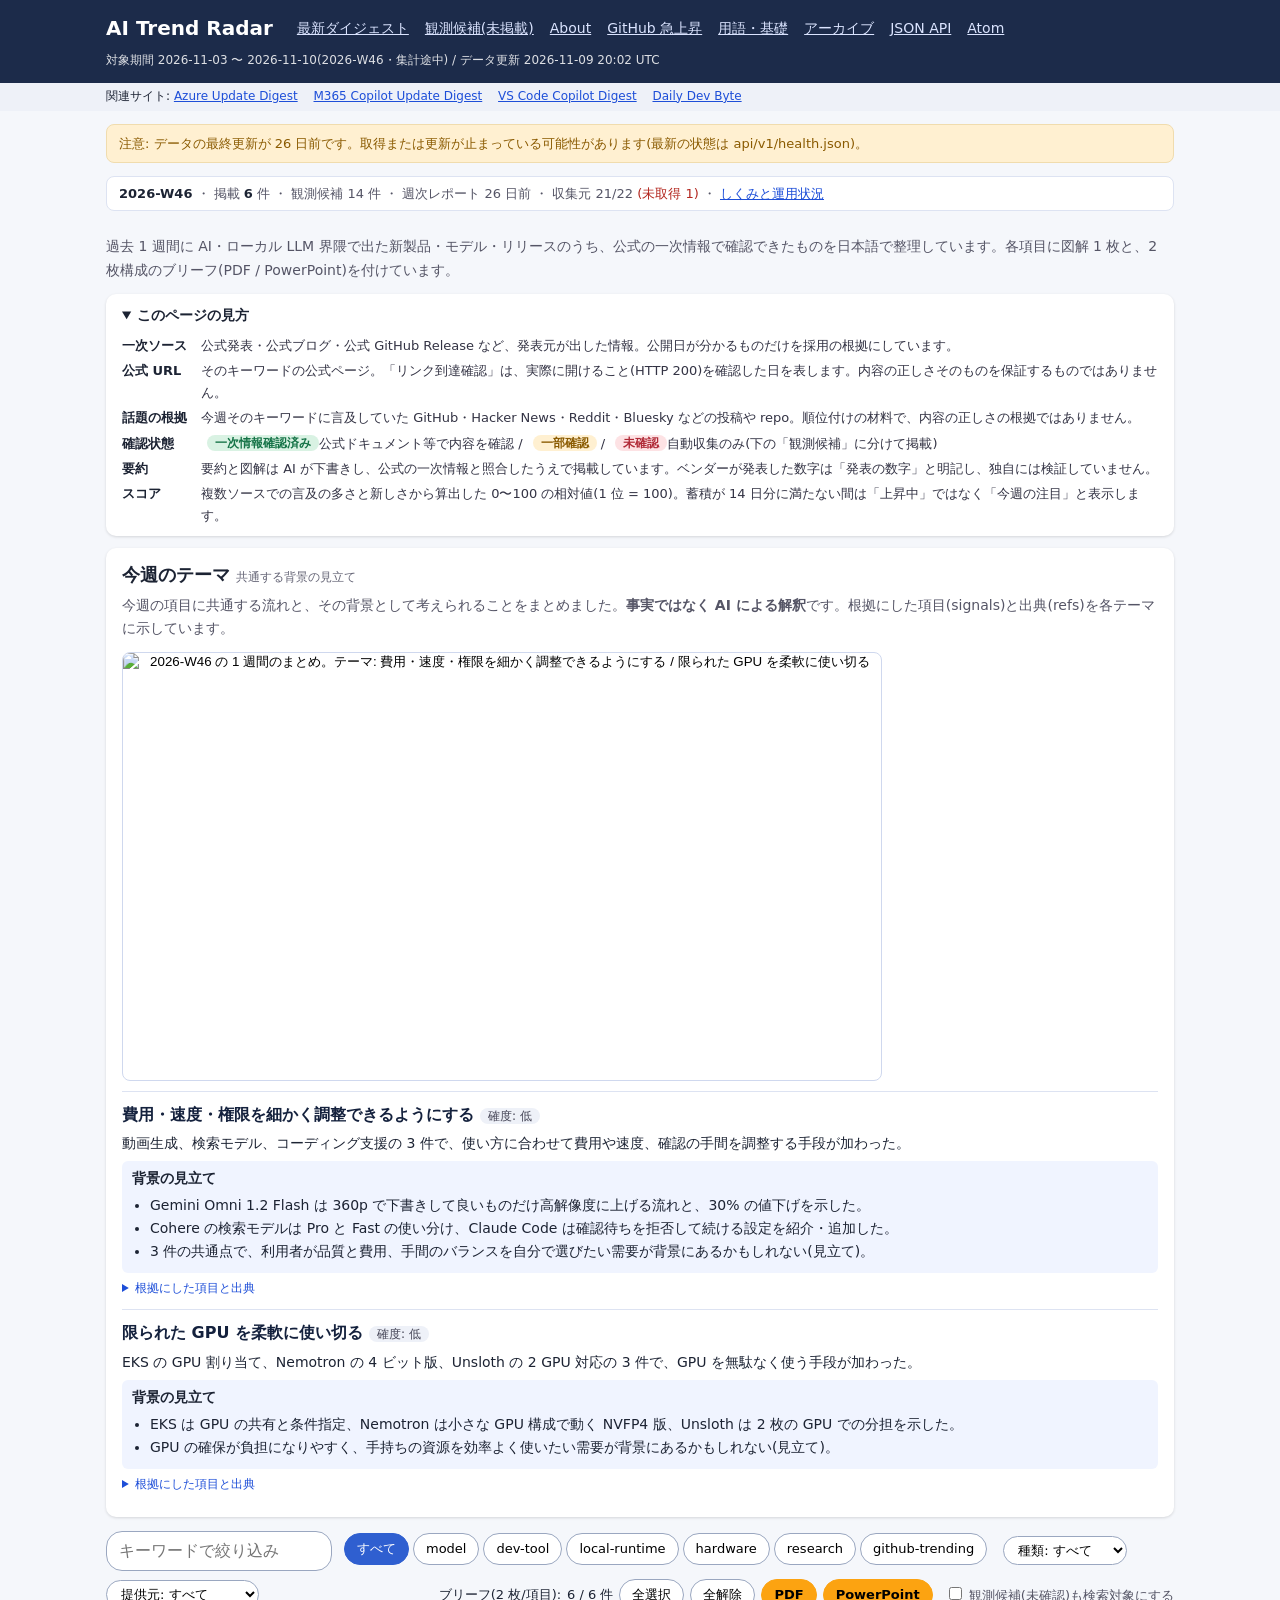
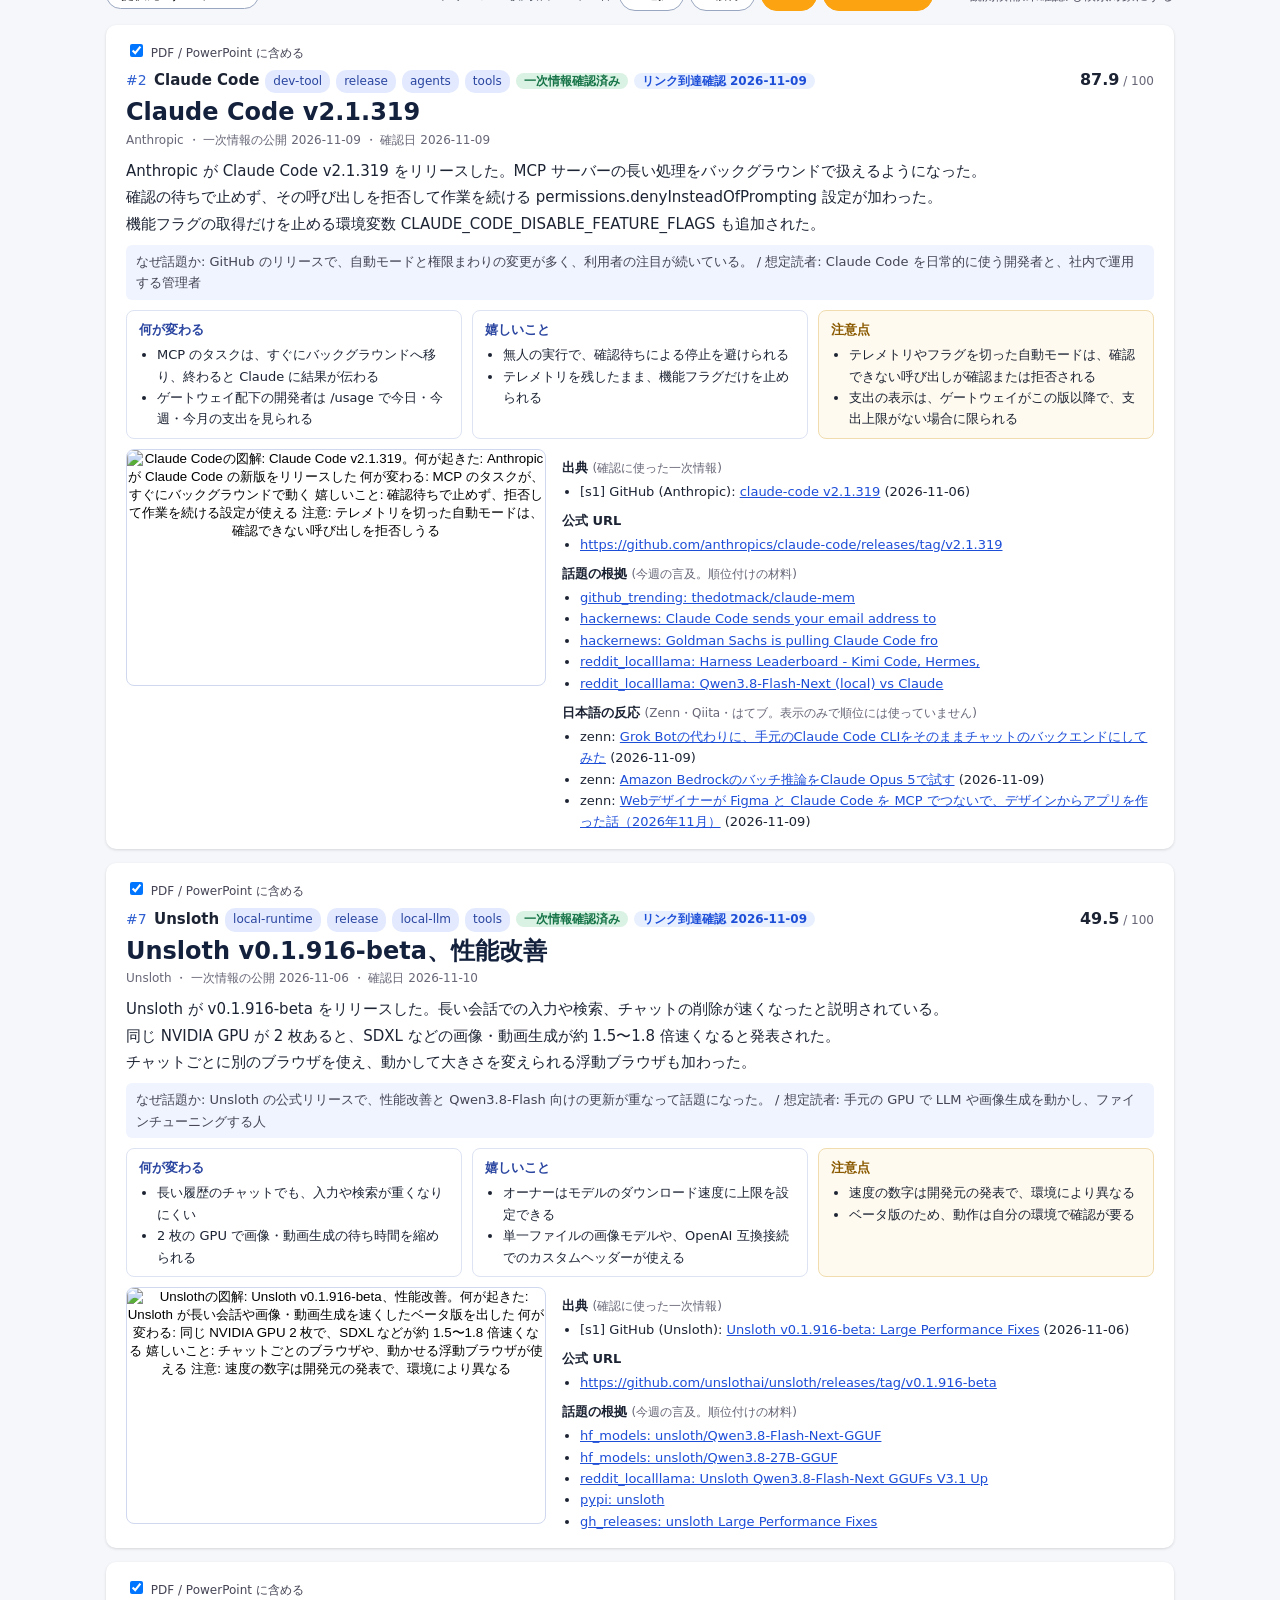
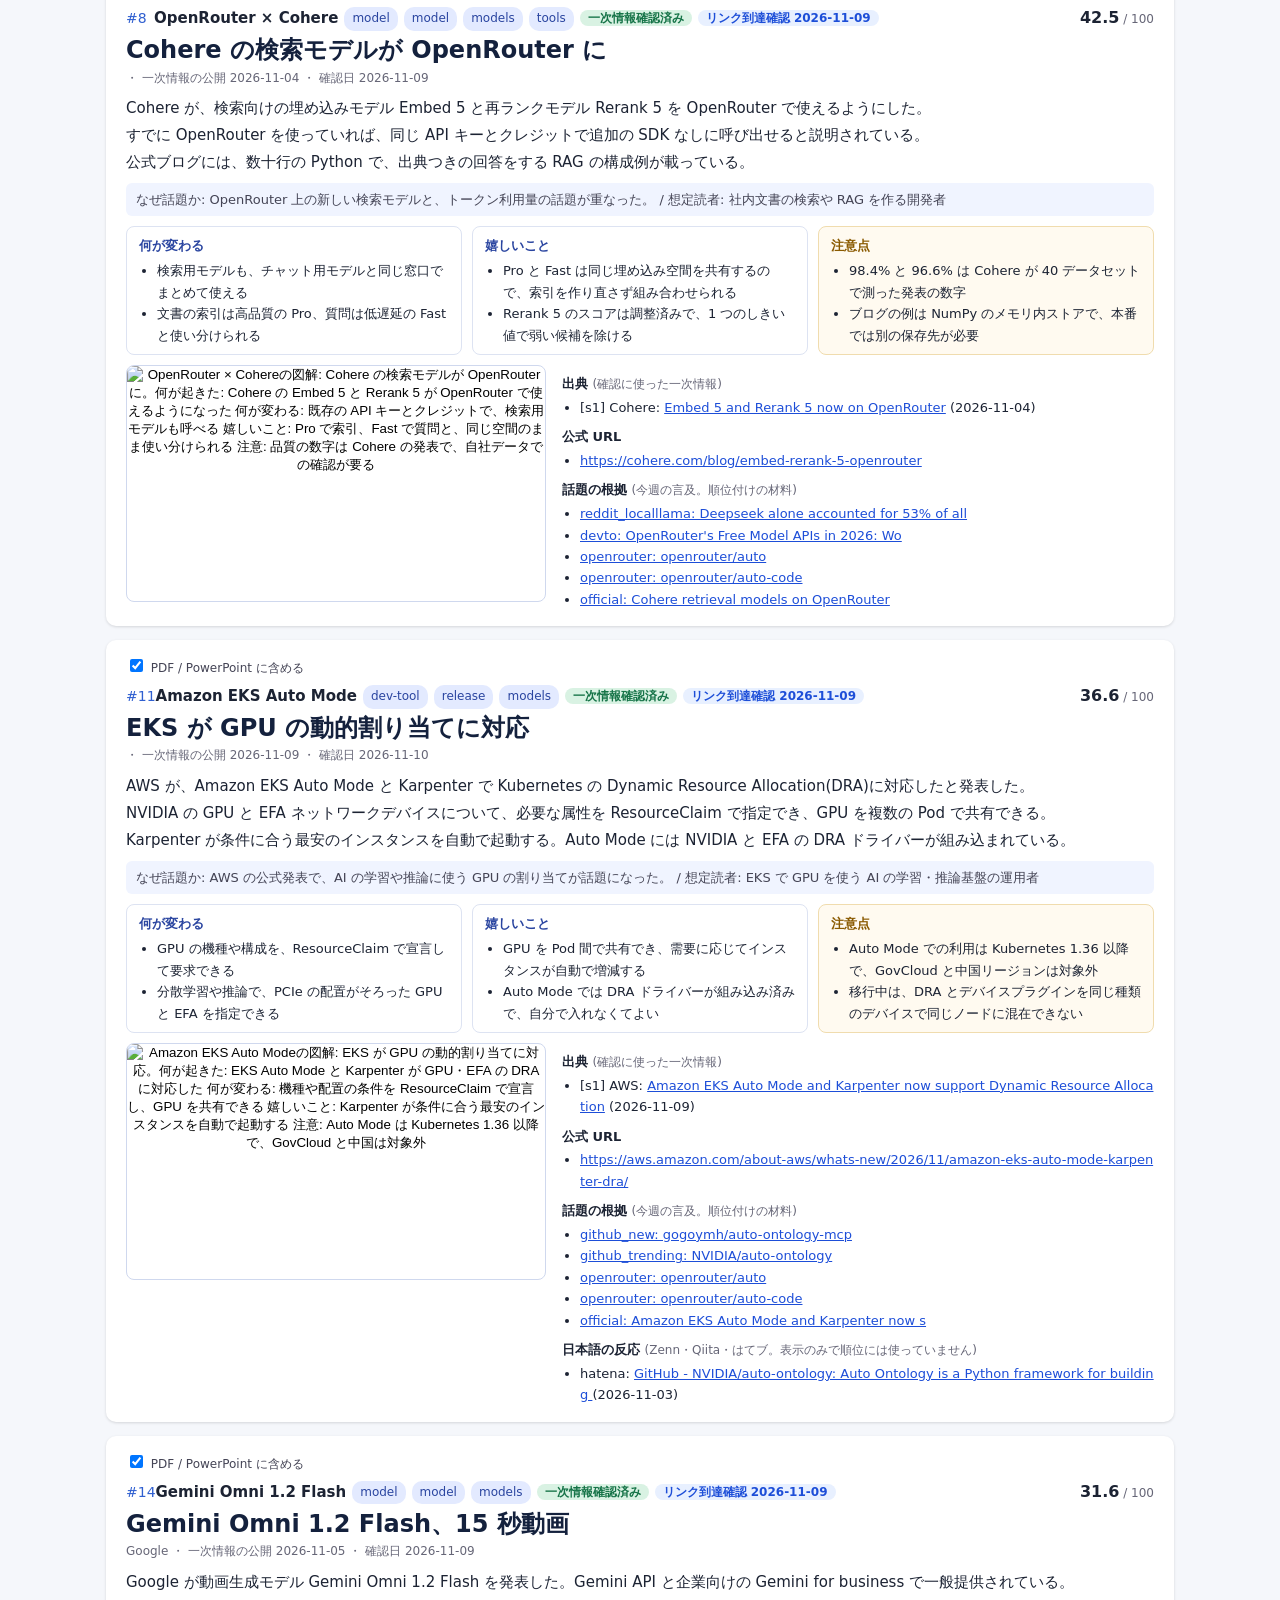
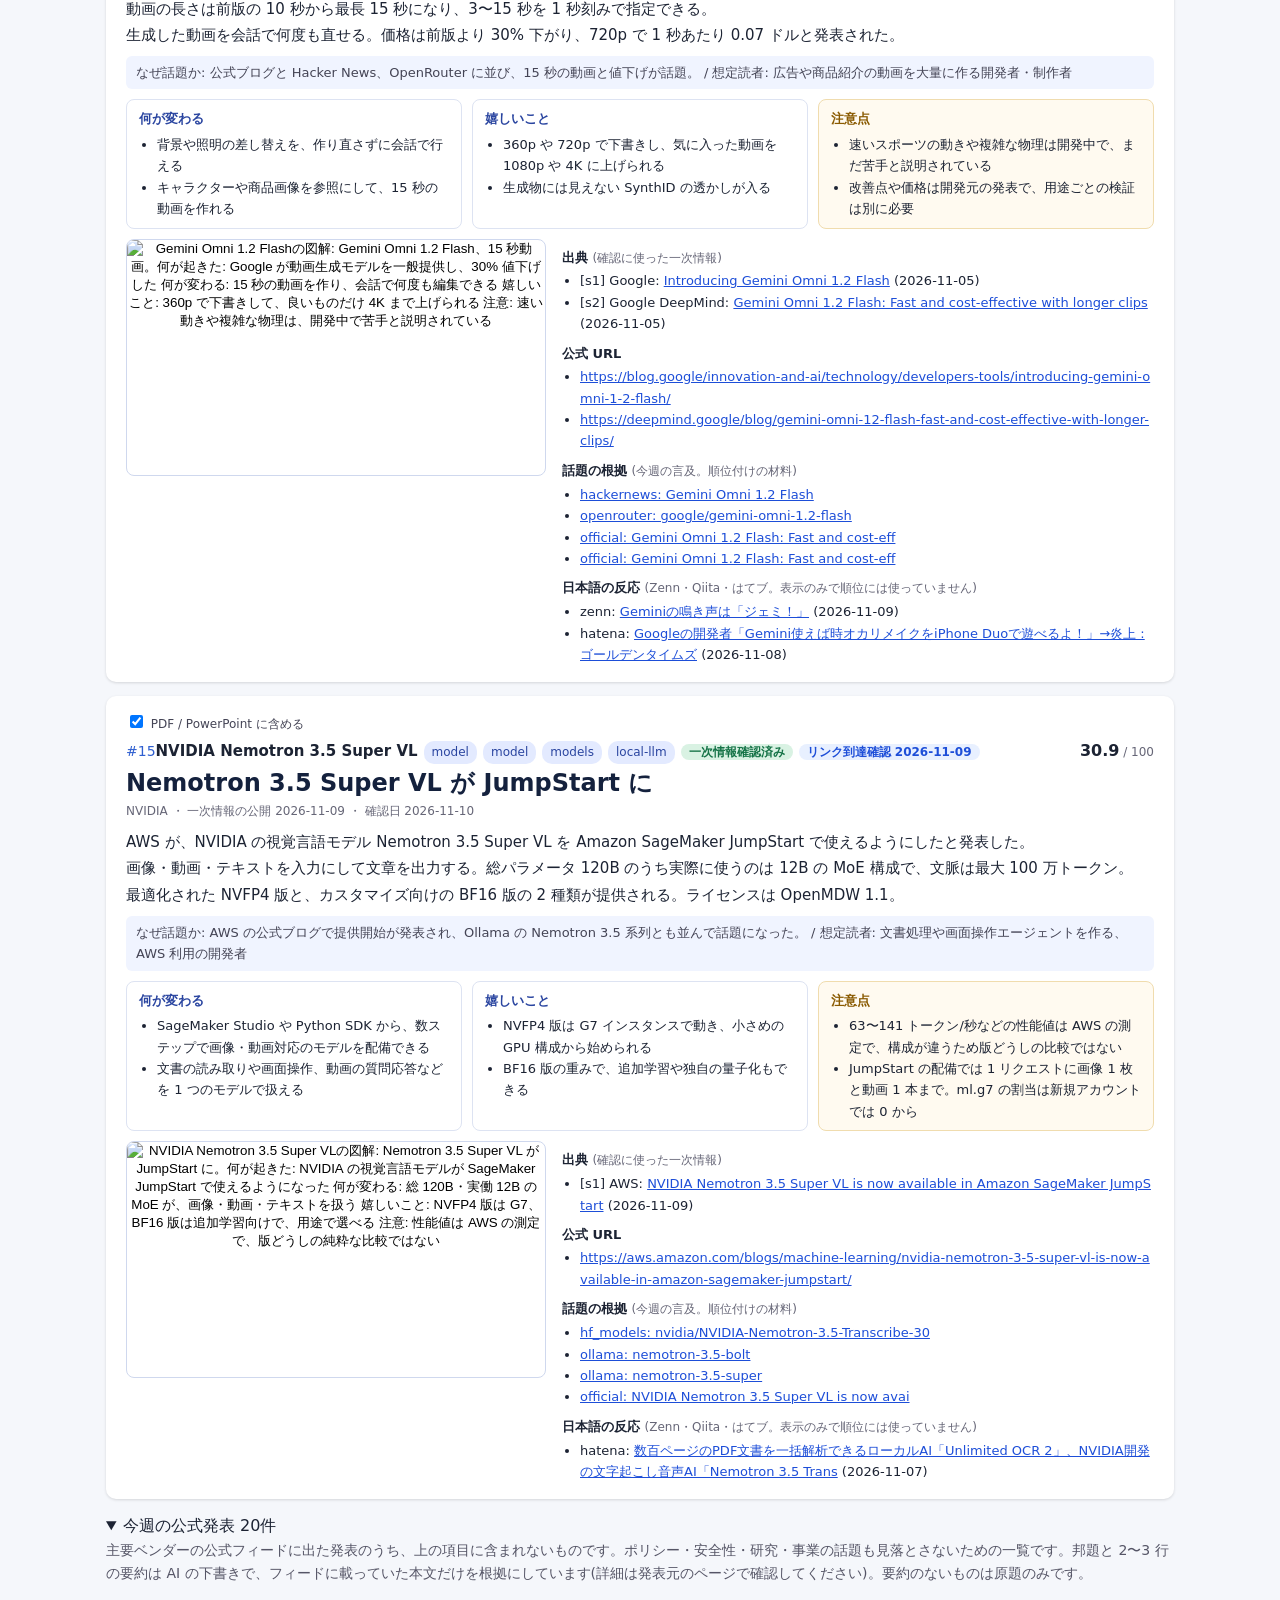
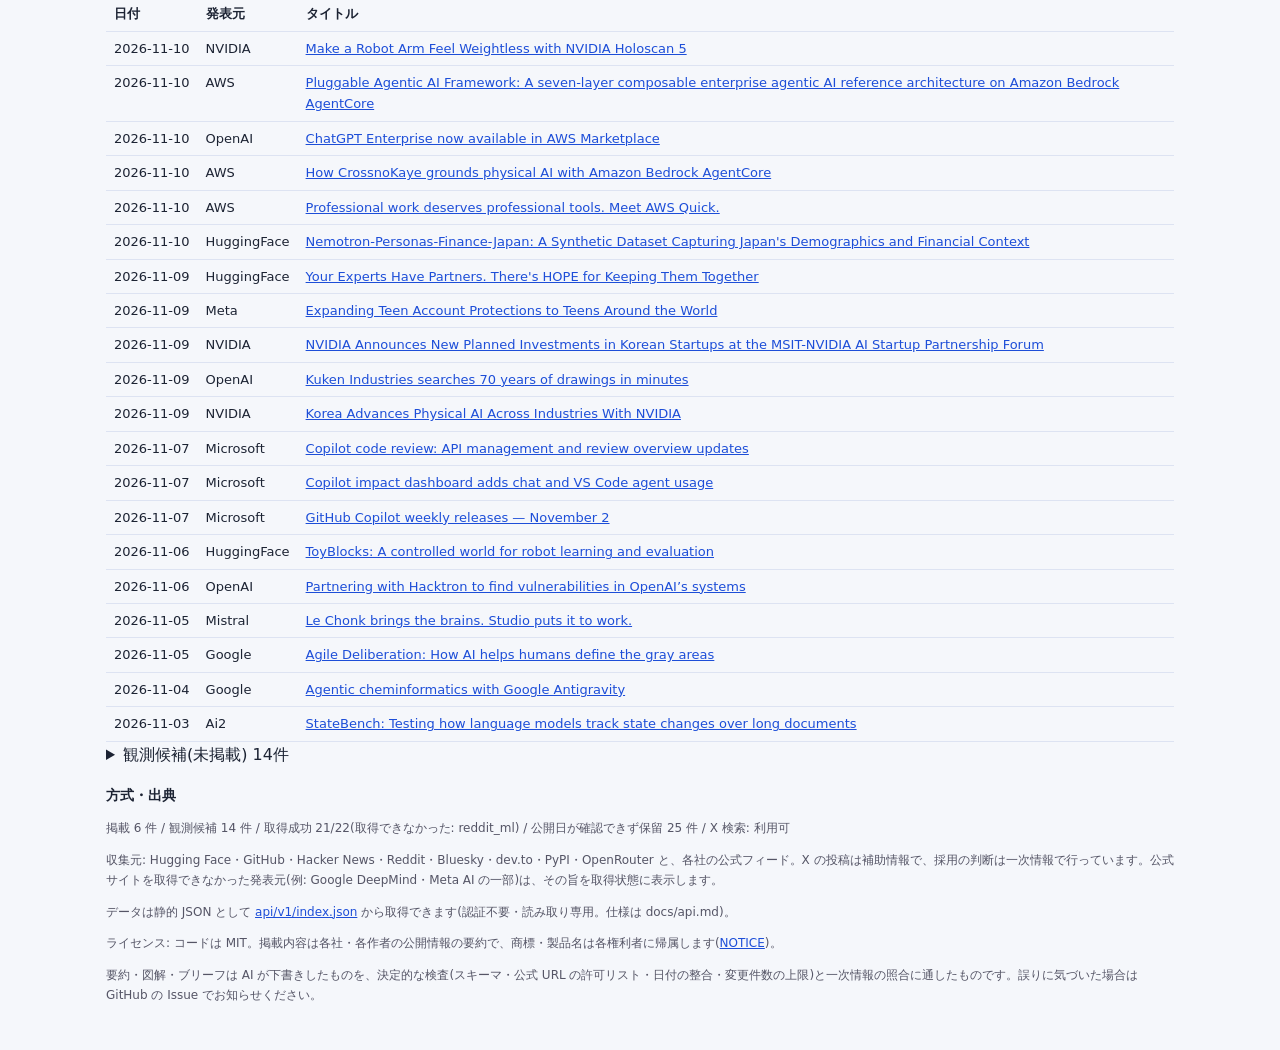
==== commit 81e88273: "feat: Japanese titles and 2-3 line summaries for the weekly official announcements report.json keeps" ====
--- a/site/index.html
+++ b/site/index.html
@@ -44,7 +44,7 @@
     <label class="tgl"><input type="checkbox" id="cand"> 観測候補(未確認)も検索対象にする</label>
   </div>
   <div id="latest" aria-live="polite"></div>
-  <details class="cands" id="hl" open><summary id="hlsum">今週の公式発表(タイトルのみ)</summary><p class="lead">主要ベンダーの公式フィードに出た発表のうち、上の項目に含まれないものです。ポリシー・安全性・研究・事業の話題も見落とさないための一覧で、要約は付けていません。タイトルと日付は発表元のものです。</p><div id="hllist"></div></details>
+  <details class="cands" id="hl" open><summary id="hlsum">今週の公式発表</summary><p class="lead">主要ベンダーの公式フィードに出た発表のうち、上の項目に含まれないものです。ポリシー・安全性・研究・事業の話題も見落とさないための一覧です。邦題と 2〜3 行の要約は AI の下書きで、フィードに載っていた本文だけを根拠にしています(詳細は発表元のページで確認してください)。要約のないものは原題のみです。</p><div id="hllist"></div></details>
   <details class="cands" id="cands"><summary id="candsum">観測候補(未掲載)</summary><p class="lead" id="candlead"></p><div id="candlist"></div></details>
   <footer class="site-footer" id="about">
     <h2>方式・出典</h2>
--- a/site/style.css
+++ b/site/style.css
@@ -85,3 +85,7 @@
 .gh-rank{flex:none;min-width:2.2em;text-align:center;font-weight:800;color:var(--blue);font-size:20px}
 .gh-stars{font-size:13px;color:var(--muted)}
 .gh-item p{margin:4px 0 0}
+
+.hl-orig{font-size:12px;color:var(--muted)}
+.hl-sum{font-size:14px;margin-top:2px}
+.nw{white-space:nowrap}
